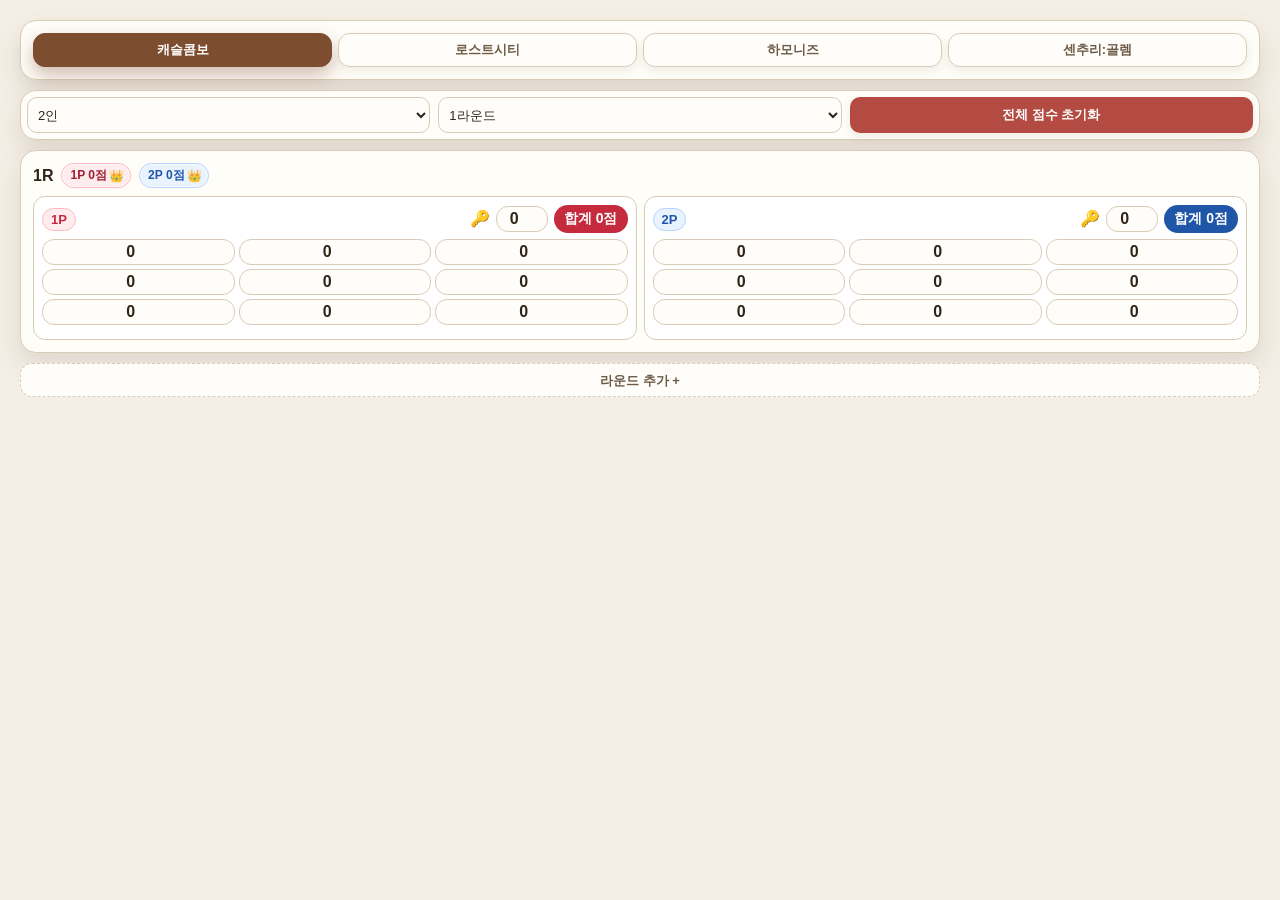
==== index.html @ 569b284f "Update styles and add round buttons in index.html Adjusted label widths and added styles for new rou" ====
<!doctype html>
<html lang="ko">
  <head>
    <meta charset="UTF-8" />
    <meta name="viewport" content="width=device-width, initial-scale=1.0" />
    <title>보드게임 점수 계산기</title>
    <style>
      :root {
        --bg: #f3f6fa;
        --card: #ffffff;
        --line: #d8e1eb;
        --text: #172033;
        --muted: #5e6d85;
        --primary: #2a62f2;
        --danger: #d84c57;
        --chip: #eef3ff;
        --shadow: 0 10px 28px rgba(17, 24, 39, 0.08);
        --shadow-soft: 0 4px 12px rgba(17, 24, 39, 0.06);
      }

      body.theme-castle {
        --bg: #f4efe6;
        --card: #fffdf8;
        --line: #d9ccb7;
        --text: #2f2418;
        --muted: #6d5b46;
        --primary: #7c4d2f;
        --danger: #b44b42;
        --chip: #f2e6d3;
        --shadow: 0 12px 26px rgba(92, 67, 40, 0.14);
        --shadow-soft: 0 4px 10px rgba(92, 67, 40, 0.09);
      }

      body.theme-lost {
        --bg: #f2ecdf;
        --card: #fffbf3;
        --line: #decfb3;
        --text: #352a1e;
        --muted: #75624a;
        --primary: #2d6f9f;
        --danger: #c15445;
        --chip: #f8eedb;
        --shadow: 0 12px 26px rgba(86, 66, 39, 0.13);
        --shadow-soft: 0 4px 10px rgba(86, 66, 39, 0.08);
      }

      body.theme-harmonies {
        --bg: #edf7f2;
        --card: #fbfffd;
        --line: #c8e0d3;
        --text: #17382d;
        --muted: #587a6b;
        --primary: #2f9d7e;
        --danger: #c45e4f;
        --chip: #e6f5ee;
        --shadow: 0 12px 26px rgba(32, 107, 83, 0.13);
        --shadow-soft: 0 4px 10px rgba(32, 107, 83, 0.08);
      }

      body.theme-century {
        --bg: #f4f0fa;
        --card: #fefcff;
        --line: #dccfee;
        --text: #2f2442;
        --muted: #6f618b;
        --primary: #5a4fcf;
        --danger: #c3567d;
        --chip: #efe8fb;
        --shadow: 0 12px 26px rgba(75, 58, 126, 0.15);
        --shadow-soft: 0 4px 10px rgba(75, 58, 126, 0.09);
      }

      * {
        box-sizing: border-box;
      }

      body {
        margin: 0;
        font-family:
          "Pretendard", "Noto Sans KR", "Segoe UI", Arial, sans-serif;
        background: var(--bg);
        color: var(--text);
        padding: 8px;
        -webkit-text-size-adjust: 100%;
        text-size-adjust: 100%;
        transition:
          background 0.25s ease,
          color 0.25s ease;
      }

      .wrap {
        max-width: 1100px;
        margin: 0 auto;
      }

      .title {
        margin: 0 0 4px;
        font-size: 24px;
      }

      .sub {
        margin: 0 0 14px;
        color: var(--muted);
        font-size: 13px;
      }

      .panel {
        background: var(--card);
        border: 1px solid var(--line);
        border-radius: 16px;
        padding: 10px;
        box-shadow: var(--shadow);
        margin-bottom: 6px;
        transition:
          border-color 0.2s ease,
          box-shadow 0.2s ease,
          background 0.2s ease;
      }

      .controls {
        display: grid;
        grid-template-columns: repeat(3, minmax(0, 1fr));
        gap: 6px;
        align-items: end;
        padding: 4px;
      }

      .field {
        display: flex;
        flex-direction: column;
        gap: 4px;
      }

      label {
        font-size: 11px;
        color: var(--muted);
      }

      select,
      input {
        width: 100%;
        border: 1px solid var(--line);
        border-radius: 12px;
        padding: 10px;
        font-size: 16px;
        background: color-mix(in srgb, var(--card) 92%, white 8%);
        color: var(--text);
        transition:
          border-color 0.2s ease,
          box-shadow 0.2s ease,
          background 0.2s ease;
      }

      select:focus,
      input:focus {
        outline: none;
        border-color: var(--primary);
        box-shadow: 0 0 0 3px
          color-mix(in srgb, var(--primary) 18%, transparent);
      }

      input[type="number"] {
        text-align: center;
        font-weight: 600;
      }

      button {
        border: 0;
        border-radius: 12px;
        padding: 11px 12px;
        font-size: 14px;
        font-weight: 600;
        cursor: pointer;
        width: 100%;
        transition:
          transform 0.12s ease,
          box-shadow 0.2s ease,
          background 0.2s ease,
          color 0.2s ease;
      }

      button:active {
        transform: translateY(1px);
      }

      .controls select,
      .controls button {
        height: 34px;
        padding: 4px 6px;
        font-size: 12px;
        border-radius: 10px;
      }

      .btn-danger {
        background: var(--danger);
        color: #fff;
        box-shadow: var(--shadow-soft);
      }

      .game-tabs {
        display: grid;
        grid-template-columns: repeat(4, minmax(0, 1fr));
        gap: 6px;
        padding: 4px;
      }

      .tab-btn {
        border: 1px solid var(--line);
        background: color-mix(in srgb, var(--card) 90%, white 10%);
        color: var(--muted);
        height: 34px;
        padding: 0;
        display: flex;
        align-items: center;
        justify-content: center;
        border-radius: 12px;
        font-size: 13px;
        font-weight: 700;
        box-shadow: var(--shadow-soft);
      }

      .tab-btn.active {
        background: var(--primary);
        border-color: var(--primary);
        color: #fff;
        box-shadow: 0 8px 18px
          color-mix(in srgb, var(--primary) 36%, transparent);
      }

      .game-page {
        display: none;
      }

      .game-page.active {
        display: block;
      }

      .lost-grid {
        display: grid;
        gap: 4px;
      }

      .lost-row {
        display: grid;
        grid-template-columns: 46px 60px minmax(116px, 1fr) 36px 56px;
        gap: 3px;
        align-items: center;
      }

      .lost-label {
        font-size: 12px;
        font-weight: 700;
        color: var(--muted);
        text-align: center;
      }

      .lost-row input {
        padding: 3px 4px;
        font-size: 16px;
      }

      .lost-sum-input {
        font-size: 16px;
        padding: 2px 4px;
      }

      .lost-wager-group {
        display: grid;
        grid-template-columns: repeat(4, 1fr);
        gap: 2px;
        padding: 1px;
        border: 1px solid var(--line);
        border-radius: 8px;
        background: #f8f9fd;
      }

      .lost-wager-btn {
        border: 0;
        border-radius: 6px;
        height: 24px;
        padding: 0;
        font-size: 12px;
        font-weight: 700;
        background: transparent;
        color: var(--muted);
      }

      .lost-wager-btn.active {
        background: var(--primary);
        color: #fff;
      }

      .lost-toggle {
        display: inline-flex;
        align-items: center;
        justify-content: center;
      }

      .lost-toggle input {
        width: 15px;
        height: 15px;
        margin: 0;
      }

      .lost-exp-score {
        border: 1px solid var(--line);
        border-radius: 8px;
        background: #f6f8fd;
        font-size: 12px;
        font-weight: 800;
        text-align: center;
        padding: 4px 3px;
      }

      .lost-guide-row {
        display: grid;
        grid-template-columns: 46px 60px minmax(116px, 1fr) 36px 56px;
        gap: 3px;
        align-items: center;
        margin-bottom: 2px;
      }

      .lost-guide {
        font-size: 10px;
        font-weight: 700;
        color: var(--muted);
        text-align: center;
        line-height: 1.1;
      }

      .harm-grid {
        display: grid;
        grid-template-columns: repeat(3, minmax(0, 1fr));
        gap: 4px;
      }

      .harm-divider {
        height: 1px;
        background: color-mix(in srgb, var(--line) 90%, transparent);
        margin: 2px 0;
      }

      .harm-col {
        display: grid;
        gap: 4px;
        align-content: start;
      }

      .harm-row {
        display: grid;
        grid-template-columns: 52px 1fr;
        gap: 4px;
        align-items: center;
      }

      .harm-label {
        font-size: 12px;
        font-weight: 700;
        color: var(--muted);
        text-align: center;
        border-radius: 8px;
        border: 1px solid transparent;
        padding: 2px 4px;
      }

      .harm-label.mountain {
        color: #5d646e;
        background: #eceff3;
        border-color: #c8ced8;
      }

      .harm-label.tree {
        color: #2f7a2f;
        background: #e5f5e5;
        border-color: #b7dfb7;
      }

      .harm-label.field {
        color: #8a6400;
        background: #fff3b8;
        border-color: #f4d35f;
      }

      .harm-label.river {
        color: #0f6071;
        background: #d9f4f8;
        border-color: #81d2dd;
      }

      .harm-label.building {
        color: #a9172e;
        background: #ffd8dd;
        border-color: #ff9aaa;
      }

      .harm-label.animal {
        color: #1f6fa5;
        background: #e8f5ff;
        border-color: #b9ddf5;
      }

      .harm-row input {
        padding: 3px 4px;
        font-size: 16px;
      }

      .cent-grid {
        display: grid;
        gap: 4px;
        --cent-label-w: 74px;
      }

      .cent-row {
        display: grid;
        grid-template-columns: var(--cent-label-w) repeat(3, minmax(0, 1fr));
        gap: 6px;
        align-items: center;
      }

      .cent-label {
        font-size: 12px;
        font-weight: 700;
        color: var(--muted);
        text-align: center;
        white-space: nowrap;
        border-radius: 8px;
        border: 1px solid transparent;
        padding: 2px 4px;
      }

      .cent-label.card {
        color: #2f4f78;
        background: #deecff;
        border-color: #9fc2f1;
      }

      .cent-label.gold {
        color: #8a5500;
        background: #ffe89a;
        border-color: #e8bc40;
      }

      .cent-label.silver {
        color: #4f5f6d;
        background: #dde8f2;
        border-color: #a8b8c7;
      }

      .cent-label.gem {
        color: #5a2fb3;
        background: #e8d8ff;
        border-color: #b999ff;
      }

      .cent-grid input {
        height: 26px;
        padding: 3px 4px;
      }

      .cent-empty {
        visibility: hidden;
      }

      .harm-sub-chip {
        font-size: 12px;
        border-radius: 999px;
        padding: 4px 8px;
        font-weight: 700;
        color: var(--muted);
        background: color-mix(in srgb, var(--card) 88%, var(--chip) 12%);
        border: 1px solid var(--line);
        white-space: nowrap;
      }

      .inline-bonus-icon {
        font-size: 16px;
        color: var(--muted);
        font-weight: 700;
        white-space: nowrap;
        line-height: 1;
      }

      .inline-bonus-input {
        width: 52px;
        min-width: 52px;
        height: 26px;
        padding: 3px 4px;
        font-size: 16px;
        border-radius: 12px;
      }

      .round-block + .round-block {
        margin-top: 14px;
      }

      .round-add-wrap {
        margin: 8px 0 12px;
      }

      .round-add-btn {
        height: 34px;
        border: 1px dashed var(--line);
        background: color-mix(in srgb, var(--card) 92%, white 8%);
        color: var(--muted);
        font-size: 13px;
        padding: 0;
        line-height: 1;
        display: flex;
        align-items: center;
        justify-content: center;
      }

      .round-add-btn:disabled {
        opacity: 0.55;
        cursor: not-allowed;
      }

      .round-title {
        margin: 0;
        font-size: 16px;
        flex: 0 0 auto;
      }

      .round-head {
        display: flex;
        align-items: center;
        gap: 8px;
        margin-bottom: 8px;
      }

      .round-meta {
        display: flex;
        flex-wrap: nowrap;
        gap: 6px;
        margin: 0;
        overflow-x: auto;
        white-space: nowrap;
      }

      .round-result-chip {
        display: inline-flex;
        align-items: center;
        gap: 2px;
        border: 1px solid var(--line);
        border-radius: 999px;
        padding: 3px 8px;
        font-size: 12px;
        font-weight: 700;
        background: var(--p-bg, #f4f7ff);
        border-color: var(--p-border, var(--line));
        color: var(--p-text, #3352a7);
      }

      .crown-slot {
        display: inline-block;
        width: 1.1em;
        text-align: center;
        line-height: 1;
        font-size: 12px;
      }

      .crown-slot.hidden {
        visibility: hidden;
      }

      .round-result-chip.win {
        box-shadow: inset 0 0 0 1px rgba(255, 255, 255, 0.7);
      }

      .round-result-chip.lose {
        opacity: 0.72;
      }

      .player-grid {
        display: grid;
        grid-template-columns: 1fr;
        gap: 10px;
      }

      .player-card {
        border: 1px solid var(--line);
        border-radius: 12px;
        padding: 8px;
        background: #fff;
      }

      .player-header {
        display: flex;
        align-items: center;
        justify-content: space-between;
        margin-bottom: 8px;
      }

      .player-name {
        font-size: 13px;
        font-weight: 800;
        padding: 4px 8px;
        border-radius: 999px;
        border: 1px solid var(--p-border, var(--line));
        background: var(--p-bg, #f4f7ff);
        color: var(--p-strong, var(--text));
        line-height: 1;
      }

      .player-head-right {
        display: flex;
        align-items: center;
        gap: 6px;
      }

      .round-total-chip {
        font-size: 14px;
        background: var(--p-strong, #1d3f95);
        border-radius: 99px;
        padding: 5px 10px;
        font-weight: 800;
        color: var(--p-strong-text, #ffffff);
      }

      .player-theme-1 {
        --p-bg: #ffecee;
        --p-border: #ffb9c0;
        --p-text: #9e1f2f;
        --p-strong: #c52a3d;
        --p-strong-text: #ffffff;
      }

      .player-theme-2 {
        --p-bg: #e9f2ff;
        --p-border: #b9d3ff;
        --p-text: #1f56a8;
        --p-strong: #1f56a8;
        --p-strong-text: #ffffff;
      }

      .player-theme-3 {
        --p-bg: #fff4e7;
        --p-border: #ffd7a8;
        --p-text: #9a5a00;
        --p-strong: #b96b00;
        --p-strong-text: #ffffff;
      }

      .player-theme-4 {
        --p-bg: #f4ecff;
        --p-border: #d5c0ff;
        --p-text: #6941a3;
        --p-strong: #6941a3;
        --p-strong-text: #ffffff;
      }

      .score-grid {
        display: grid;
        grid-template-columns: repeat(3, minmax(0, 1fr));
        gap: 6px;
        margin-bottom: 8px;
      }

      .score-grid input {
        padding: 5px 3px;
        font-size: 16px;
      }

      /* CastleCombo only: keep 16px text, compress vertical spacing */
      #pageCastle .round-block + .round-block {
        margin-top: 10px;
      }

      #pageCastle .player-grid {
        gap: 7px;
      }

      #pageCastle .player-card {
        padding: 8px;
      }

      #pageCastle .player-header {
        margin-bottom: 6px;
      }

      #pageCastle .score-grid {
        gap: 4px;
        margin-bottom: 6px;
      }

      #pageCastle .score-grid input {
        padding: 3px 2px;
        font-size: 16px;
      }

      @media (min-width: 680px) {
        body {
          padding: 18px;
        }

        .controls {
          grid-template-columns: repeat(3, minmax(0, 1fr));
        }
      }

      @media (max-width: 420px) {
        .controls {
          row-gap: 4px;
          column-gap: 5px;
        }

        .lost-row {
          grid-template-columns: 40px 52px minmax(96px, 1fr) 30px 50px;
        }

        .lost-guide-row {
          grid-template-columns: 40px 52px minmax(96px, 1fr) 30px 50px;
        }

        .harm-row {
          grid-template-columns: 44px 1fr;
          gap: 4px;
        }

        .harm-grid {
          gap: 3px;
        }

        .cent-row {
          --cent-label-w: 68px;
          grid-template-columns: var(--cent-label-w) repeat(3, minmax(0, 1fr));
          gap: 4px;
        }
      }

      /* Tablet (iPad) + phone landscape tablet-like optimization */
      @media (min-width: 768px) and (max-width: 1199px),
        (orientation: landscape) and (min-width: 640px) and (max-width: 767px) and (max-height: 500px) {
        body {
          padding: 12px;
        }

        .wrap {
          max-width: 1024px;
        }

        .panel {
          padding: 10px;
        }

        .player-grid {
          gap: 8px;
        }

        .round-meta {
          gap: 7px;
        }

        .lost-row {
          grid-template-columns: 42px 54px minmax(104px, 1fr) 30px 48px;
        }

        .lost-guide-row {
          grid-template-columns: 42px 54px minmax(104px, 1fr) 30px 48px;
        }
      }

      @media (min-width: 1200px) {
        body {
          padding: 20px;
        }

        .wrap {
          max-width: 1320px;
        }

        .panel {
          padding: 12px;
          margin-bottom: 10px;
        }

        .controls {
          gap: 8px;
          padding: 6px;
        }

        .controls select,
        .controls button {
          height: 36px;
          font-size: 13px;
        }

        .round-meta {
          gap: 8px;
        }

        .player-grid {
          gap: 10px;
        }
      }

      @media (min-width: 1600px) {
        .wrap {
          max-width: 1480px;
        }
      }
    </style>
  </head>
  <body>
    <div class="wrap">
      <section class="panel game-tabs">
        <button id="tabCastle" type="button" class="tab-btn active">
          캐슬콤보
        </button>
        <button id="tabLostCity" type="button" class="tab-btn">
          로스트시티
        </button>
        <button id="tabHarmonies" type="button" class="tab-btn">
          하모니즈
        </button>
        <button id="tabCentury" type="button" class="tab-btn">
          센추리:골렘
        </button>
      </section>

      <section id="pageCastle" class="game-page active">
        <section class="panel controls">
          <div class="field">
            <select id="playerCount">
              <option value="2" selected>2인</option>
              <option value="3">3인</option>
              <option value="4">4인</option>
            </select>
          </div>
          <div class="field">
            <select id="roundCount">
              <option value="1" selected>1라운드</option>
              <option value="2">2라운드</option>
              <option value="3">3라운드</option>
            </select>
          </div>
          <div class="field">
            <button id="resetBtn" type="button" class="btn-danger">
              전체 점수 초기화
            </button>
          </div>
        </section>

        <section id="roundContainer"></section>
        <div class="round-add-wrap">
          <button id="addRoundBtn" type="button" class="round-add-btn">
            라운드 추가 +
          </button>
        </div>
      </section>

      <section id="pageLostCity" class="game-page">
        <section class="panel controls">
          <div class="field">
            <select id="lostPlayerCount">
              <option value="2" selected>2인</option>
              <option value="3">3인</option>
              <option value="4">4인</option>
            </select>
          </div>
          <div class="field">
            <select id="lostRoundCount">
              <option value="1" selected>1라운드</option>
              <option value="2">2라운드</option>
              <option value="3">3라운드</option>
            </select>
          </div>
          <div class="field">
            <button id="lostResetBtn" type="button" class="btn-danger">
              전체 점수 초기화
            </button>
          </div>
        </section>

        <section id="lostRoundContainer"></section>
        <div class="round-add-wrap">
          <button id="lostAddRoundBtn" type="button" class="round-add-btn">
            라운드 추가 +
          </button>
        </div>
      </section>

      <section id="pageHarmonies" class="game-page">
        <section class="panel controls">
          <div class="field">
            <select id="harmPlayerCount">
              <option value="1">1인</option>
              <option value="2" selected>2인</option>
              <option value="3">3인</option>
              <option value="4">4인</option>
            </select>
          </div>
          <div class="field">
            <select id="harmRoundCount">
              <option value="1" selected>1라운드</option>
              <option value="2">2라운드</option>
              <option value="3">3라운드</option>
            </select>
          </div>
          <div class="field">
            <button id="harmResetBtn" type="button" class="btn-danger">
              전체 점수 초기화
            </button>
          </div>
        </section>

        <section id="harmRoundContainer"></section>
        <div class="round-add-wrap">
          <button id="harmAddRoundBtn" type="button" class="round-add-btn">
            라운드 추가 +
          </button>
        </div>
      </section>

      <section id="pageCentury" class="game-page">
        <section class="panel controls">
          <div class="field">
            <select id="centPlayerCount">
              <option value="2" selected>2인</option>
              <option value="3">3인</option>
              <option value="4">4인</option>
            </select>
          </div>
          <div class="field">
            <select id="centRoundCount">
              <option value="1" selected>1라운드</option>
              <option value="2">2라운드</option>
              <option value="3">3라운드</option>
            </select>
          </div>
          <div class="field">
            <button id="centResetBtn" type="button" class="btn-danger">
              전체 점수 초기화
            </button>
          </div>
        </section>

        <section id="centRoundContainer"></section>
        <div class="round-add-wrap">
          <button id="centAddRoundBtn" type="button" class="round-add-btn">
            라운드 추가 +
          </button>
        </div>
      </section>
    </div>

    <script>
      const state = {
        players: 2,
        rounds: 1,
        lostPlayers: 2,
        lostRounds: 1,
        harmPlayers: 2,
        harmRounds: 1,
        centPlayers: 2,
        centRounds: 1,
      };

      const STORAGE_KEYS = {
        castle: "board-score-castle-v1",
        lost: "board-score-lost-v1",
        harmonies: "board-score-harmonies-v1",
        century: "board-score-century-v1",
        ui: "board-score-ui-v1",
      };

      const playerCountEl = document.getElementById("playerCount");
      const roundCountEl = document.getElementById("roundCount");
      const resetBtn = document.getElementById("resetBtn");
      const addRoundBtnEl = document.getElementById("addRoundBtn");
      const roundContainerEl = document.getElementById("roundContainer");
      const tabCastleEl = document.getElementById("tabCastle");
      const tabLostCityEl = document.getElementById("tabLostCity");
      const tabHarmoniesEl = document.getElementById("tabHarmonies");
      const tabCenturyEl = document.getElementById("tabCentury");
      const pageCastleEl = document.getElementById("pageCastle");
      const pageLostCityEl = document.getElementById("pageLostCity");
      const pageHarmoniesEl = document.getElementById("pageHarmonies");
      const pageCenturyEl = document.getElementById("pageCentury");
      const lostPlayerCountEl = document.getElementById("lostPlayerCount");
      const lostRoundCountEl = document.getElementById("lostRoundCount");
      const lostResetBtnEl = document.getElementById("lostResetBtn");
      const lostAddRoundBtnEl = document.getElementById("lostAddRoundBtn");
      const lostRoundContainerEl =
        document.getElementById("lostRoundContainer");
      const harmPlayerCountEl = document.getElementById("harmPlayerCount");
      const harmRoundCountEl = document.getElementById("harmRoundCount");
      const harmResetBtnEl = document.getElementById("harmResetBtn");
      const harmAddRoundBtnEl = document.getElementById("harmAddRoundBtn");
      const harmRoundContainerEl =
        document.getElementById("harmRoundContainer");
      const centPlayerCountEl = document.getElementById("centPlayerCount");
      const centRoundCountEl = document.getElementById("centRoundCount");
      const centResetBtnEl = document.getElementById("centResetBtn");
      const centAddRoundBtnEl = document.getElementById("centAddRoundBtn");
      const centRoundContainerEl =
        document.getElementById("centRoundContainer");

      const GAME_DEFS = {
        castle: {
          statePlayersKey: "players",
          stateRoundsKey: "rounds",
          storageKey: STORAGE_KEYS.castle,
          pageEl: pageCastleEl,
          playerCountEl,
          roundCountEl,
          addRoundBtnEl,
          roundContainerEl,
          valueSelector: 'input[type="number"]',
        },
        lostcity: {
          statePlayersKey: "lostPlayers",
          stateRoundsKey: "lostRounds",
          storageKey: STORAGE_KEYS.lost,
          pageEl: pageLostCityEl,
          playerCountEl: lostPlayerCountEl,
          roundCountEl: lostRoundCountEl,
          addRoundBtnEl: lostAddRoundBtnEl,
          roundContainerEl: lostRoundContainerEl,
          valueSelector:
            'input[type="number"], input[type="hidden"], input[type="checkbox"]',
        },
        harmonies: {
          statePlayersKey: "harmPlayers",
          stateRoundsKey: "harmRounds",
          storageKey: STORAGE_KEYS.harmonies,
          pageEl: pageHarmoniesEl,
          playerCountEl: harmPlayerCountEl,
          roundCountEl: harmRoundCountEl,
          addRoundBtnEl: harmAddRoundBtnEl,
          roundContainerEl: harmRoundContainerEl,
          valueSelector: 'input[type="number"]',
        },
        century: {
          statePlayersKey: "centPlayers",
          stateRoundsKey: "centRounds",
          storageKey: STORAGE_KEYS.century,
          pageEl: pageCenturyEl,
          playerCountEl: centPlayerCountEl,
          roundCountEl: centRoundCountEl,
          addRoundBtnEl: centAddRoundBtnEl,
          roundContainerEl: centRoundContainerEl,
          valueSelector: 'input[type="number"]',
        },
      };

      function loadStorageByKey(key) {
        try {
          const raw = localStorage.getItem(key);
          if (!raw) return null;
          return JSON.parse(raw);
        } catch (_) {
          return null;
        }
      }

      function saveStorageByKey(key, payload) {
        try {
          localStorage.setItem(key, JSON.stringify(payload));
        } catch (_) {
          // Ignore storage failures on restricted environments.
        }
      }

      function collectValues(rootEl, selector) {
        const values = {};
        rootEl.querySelectorAll(selector).forEach((el) => {
          if (!el.id) return;
          if (el.type === "checkbox") {
            values[el.id] = Boolean(el.checked);
          } else {
            values[el.id] = el.value;
          }
        });
        return values;
      }

      function applyValues(values) {
        if (!values) return;
        Object.entries(values).forEach(([id, value]) => {
          const el = document.getElementById(id);
          if (!el) return;
          if (el.type === "checkbox") {
            el.checked = Boolean(value);
          } else {
            el.value = String(value);
          }
        });
      }

      function persistGame(gameKey) {
        const game = GAME_DEFS[gameKey];
        if (!game) return;
        saveStorageByKey(game.storageKey, {
          settings: {
            players: state[game.statePlayersKey],
            rounds: state[game.stateRoundsKey],
          },
          values: collectValues(game.roundContainerEl, game.valueSelector),
        });
      }

      const storedByGame = {};
      Object.keys(GAME_DEFS).forEach((gameKey) => {
        const game = GAME_DEFS[gameKey];
        storedByGame[gameKey] = loadStorageByKey(game.storageKey);
      });
      const storedUI = loadStorageByKey(STORAGE_KEYS.ui);

      Object.entries(GAME_DEFS).forEach(([gameKey, game]) => {
        const stored = storedByGame[gameKey];
        if (stored?.settings) {
          state[game.statePlayersKey] = Number(stored.settings.players) || 2;
          state[game.stateRoundsKey] = Math.min(
            3,
            Math.max(1, Number(stored.settings.rounds) || 1),
          );
        }
        game.playerCountEl.value = String(state[game.statePlayersKey]);
        game.roundCountEl.value = String(state[game.stateRoundsKey]);
      });

      function updateRoundAddButton(gameKey) {
        const game = GAME_DEFS[gameKey];
        if (!game?.addRoundBtnEl) return;
        const rounds = Math.min(3, Math.max(1, Number(state[game.stateRoundsKey]) || 1));
        game.addRoundBtnEl.disabled = rounds >= 3;
      }

      function setGameRounds(gameKey, nextRounds) {
        const game = GAME_DEFS[gameKey];
        const rounds = Math.min(3, Math.max(1, Number(nextRounds) || 1));
        state[game.stateRoundsKey] = rounds;
        game.roundCountEl.value = String(rounds);
        buildGameUI(gameKey);
        updateRoundAddButton(gameKey);
      }

      function toScore(value) {
        const n = Number(value);
        if (!Number.isFinite(n)) return 0;
        return Math.floor(n);
      }

      function normalizeInputNumber(
        inputEl,
        { min = -Infinity, max = Infinity } = {},
      ) {
        const value = Math.min(max, Math.max(min, toScore(inputEl.value)));
        inputEl.value = String(value);
        return value;
      }

      function getNormalizedValueById(id, options) {
        return normalizeInputNumber(document.getElementById(id), options);
      }

      function sumNormalizedRange(start, end, idBuilder, options) {
        let total = 0;
        for (let i = start; i <= end; i++) {
          total += getNormalizedValueById(idBuilder(i), options);
        }
        return total;
      }

      function setTextById(id, text) {
        const el = document.getElementById(id);
        if (el) el.textContent = text;
      }

      function createNumberInput({
        id,
        min,
        max,
        onInput,
        className,
        placeholder,
      }) {
        const input = document.createElement("input");
        input.type = "number";
        input.id = id;
        input.step = "1";
        if (min !== undefined) input.min = String(min);
        if (max !== undefined) input.max = String(max);
        if (className) input.className = className;
        if (placeholder) input.placeholder = placeholder;
        input.value = "0";
        input.inputMode = "numeric";
        bindSelectAll(input);
        if (onInput) input.addEventListener("input", onInput);
        return input;
      }

      function makeGridInput(round, player, cell) {
        return createNumberInput({
          id: `cell-r${round}-p${player}-c${cell}`,
          onInput: recalculate,
        });
      }

      function makeKeyInput(round, player) {
        return createNumberInput({
          id: `key-r${round}-p${player}`,
          min: 0,
          onInput: recalculate,
        });
      }

      const LOST_EXPEDITIONS = [
        { key: "z1", label: "1구역" },
        { key: "z2", label: "2구역" },
        { key: "z3", label: "3구역" },
        { key: "z4", label: "4구역" },
        { key: "z5", label: "5구역" },
      ];

      function makeLostInput(id, min, max) {
        return createNumberInput({
          id,
          min,
          max,
          onInput: recalculateLost,
        });
      }

      function makeLostWagerButtons(id) {
        const wrap = document.createElement("div");
        wrap.className = "lost-wager-group";

        [0, 1, 2, 3].forEach((n) => {
          const btn = document.createElement("button");
          btn.type = "button";
          btn.className = `lost-wager-btn${n === 0 ? " active" : ""}`;
          btn.dataset.value = String(n);
          btn.textContent = String(n);
          btn.addEventListener("click", () => {
            setLostWagerValue(id, n);
          });
          wrap.appendChild(btn);
        });

        const hidden = document.createElement("input");
        hidden.type = "hidden";
        hidden.id = id;
        hidden.value = "0";
        wrap.appendChild(hidden);

        return wrap;
      }

      function syncLostWagerButtons(id) {
        const hidden = document.getElementById(id);
        if (!hidden) return;
        const value = normalizeInputNumber(hidden, { min: 0, max: 3 });
        const wrap = hidden.parentElement;
        if (!wrap) return;
        const buttons = wrap.querySelectorAll(".lost-wager-btn");
        buttons.forEach((btn) => {
          btn.classList.toggle("active", toScore(btn.dataset.value) === value);
        });
      }

      function setLostWagerValue(id, value) {
        const hidden = document.getElementById(id);
        if (!hidden) return;
        hidden.value = String(value);
        syncLostWagerButtons(id);
        recalculateLost();
      }

      function makeLostBonusToggle(id) {
        const wrap = document.createElement("label");
        wrap.className = "lost-toggle";

        const checkbox = document.createElement("input");
        checkbox.type = "checkbox";
        checkbox.id = id;
        checkbox.addEventListener("change", recalculateLost);

        wrap.appendChild(checkbox);
        return wrap;
      }

      function bindSelectAll(input) {
        const selectAll = () => {
          if (typeof input.select === "function") {
            input.select();
          }
        };

        input.addEventListener("focus", () => {
          requestAnimationFrame(selectAll);
        });

        input.addEventListener("mouseup", (event) => {
          event.preventDefault();
          selectAll();
        });
      }

      function getResponsiveMaxColumns() {
        const width = window.innerWidth || document.documentElement.clientWidth;
        const height =
          window.innerHeight || document.documentElement.clientHeight;
        const isLandscapePhoneTabletLayout =
          width >= 640 &&
          width < 768 &&
          height <= 500 &&
          window.matchMedia("(orientation: landscape)").matches;
        if (width >= 1400) return 4;
        if (width >= 768 || isLandscapePhoneTabletLayout) return 2;
        return 1;
      }

      function applyResponsiveGridColumns(gridEl, playerCount) {
        const cols = Math.min(playerCount, getResponsiveMaxColumns());
        gridEl.style.gridTemplateColumns = `repeat(${Math.max(1, cols)}, minmax(0, 1fr))`;
      }

      function createRoundShell(round, metaId, playerCount) {
        const roundPanel = document.createElement("section");
        roundPanel.className = "panel round-block";

        const roundHead = document.createElement("div");
        roundHead.className = "round-head";

        const title = document.createElement("h2");
        title.className = "round-title";
        title.textContent = `${round}R`;
        roundHead.appendChild(title);

        const roundMeta = document.createElement("div");
        roundMeta.className = "round-meta";
        roundMeta.id = metaId;
        roundHead.appendChild(roundMeta);
        roundPanel.appendChild(roundHead);

        const playerGrid = document.createElement("div");
        playerGrid.className = "player-grid";
        applyResponsiveGridColumns(playerGrid, playerCount);

        return { roundPanel, playerGrid };
      }

      function createPlayerCardShell(player) {
        const card = document.createElement("article");
        card.className = "player-card";

        const header = document.createElement("div");
        header.className = "player-header";

        const name = document.createElement("div");
        name.className = `player-name player-theme-${player}`;
        name.textContent = `${player}P`;

        const headRight = document.createElement("div");
        headRight.className = "player-head-right";

        header.appendChild(name);
        header.appendChild(headRight);
        card.appendChild(header);

        return { card, headRight };
      }

      function syncAllLostWagerButtons() {
        document
          .querySelectorAll('#pageLostCity input[type="hidden"][id^="lost-w-"]')
          .forEach((hidden) => {
            syncLostWagerButtons(hidden.id);
          });
      }

      function buildUI() {
        const prevValues = collectValues(
          roundContainerEl,
          'input[type="number"]',
        );
        roundContainerEl.innerHTML = "";

        for (let r = 1; r <= state.rounds; r++) {
          const { roundPanel, playerGrid } = createRoundShell(
            r,
            `round-meta-r${r}`,
            state.players,
          );

          for (let p = 1; p <= state.players; p++) {
            const { card, headRight } = createPlayerCardShell(p);

            const keyLabel = document.createElement("span");
            keyLabel.className = "inline-bonus-icon";
            keyLabel.textContent = "🔑";
            const keyInput = makeKeyInput(r, p);
            keyInput.classList.add("inline-bonus-input");

            const roundTotal = document.createElement("div");
            roundTotal.className = `round-total-chip player-theme-${p}`;
            roundTotal.id = `round-total-r${r}-p${p}`;
            roundTotal.textContent = "합계 0점";

            headRight.appendChild(keyLabel);
            headRight.appendChild(keyInput);
            headRight.appendChild(roundTotal);

            const scoreGrid = document.createElement("div");
            scoreGrid.className = "score-grid";
            for (let c = 1; c <= 9; c++) {
              scoreGrid.appendChild(makeGridInput(r, p, c));
            }
            card.appendChild(scoreGrid);

            playerGrid.appendChild(card);
          }

          roundPanel.appendChild(playerGrid);
          roundContainerEl.appendChild(roundPanel);
        }

        applyValues(prevValues);
        recalculateGame("castle");
      }

      function computeCastleRoundScore(r, p) {
        const roundCard = sumNormalizedRange(
          1,
          9,
          (c) => `cell-r${r}-p${p}-c${c}`,
        );
        const roundKey = getNormalizedValueById(`key-r${r}-p${p}`, { min: 0 });
        const roundFinal = roundCard + roundKey;
        setTextById(`round-total-r${r}-p${p}`, `합계 ${roundFinal}점`);
        return roundFinal;
      }

      function computeHarmoniesRoundScore(r, p) {
        const landscapeTotal = sumNormalizedRange(
          0,
          HARM_LANDSCAPES.length - 1,
          (idx) => `harm-land-r${r}-p${p}-c${idx}`,
          { min: 0 },
        );
        const animalTotal = sumNormalizedRange(
          1,
          HARM_ANIMAL_INPUTS,
          (a) => `harm-animal-r${r}-p${p}-a${a}`,
          { min: 0 },
        );
        const total = landscapeTotal + animalTotal;
        setTextById(`harm-land-sub-r${r}-p${p}`, `풍경 ${landscapeTotal}`);
        setTextById(`harm-animal-sub-r${r}-p${p}`, `동물 ${animalTotal}`);
        setTextById(`harm-total-r${r}-p${p}`, `합계 ${total}점`);
        return total;
      }

      function computeCenturyRoundScore(r, p) {
        const cardTotal = sumNormalizedRange(
          1,
          6,
          (i) => `cent-card-r${r}-p${p}-i${i}`,
          { min: 0 },
        );
        const gold = getNormalizedValueById(`cent-gold-r${r}-p${p}`, {
          min: 0,
        });
        const silver = getNormalizedValueById(`cent-silver-r${r}-p${p}`, {
          min: 0,
        });
        const gem = getNormalizedValueById(`cent-gem-r${r}-p${p}`, { min: 0 });
        const bonusTotal = gold * 3 + silver + gem;
        const total = cardTotal + bonusTotal;
        setTextById(`cent-card-sub-r${r}-p${p}`, `카드 ${cardTotal}`);
        setTextById(`cent-bonus-sub-r${r}-p${p}`, `보너스 ${bonusTotal}`);
        setTextById(`cent-total-r${r}-p${p}`, `합계 ${total}점`);
        return total;
      }

      function computeLostRoundScore(r, p) {
        let total = 0;
        const bonus = getNormalizedValueById(`lost-bonus-r${r}-p${p}`, {
          min: 0,
        });

        LOST_EXPEDITIONS.forEach((_, idx) => {
          const sumId = `lost-sum-r${r}-p${p}-e${idx}`;
          const wagerId = `lost-w-r${r}-p${p}-e${idx}`;
          const bonusEl = document.getElementById(`lost-b-r${r}-p${p}-e${idx}`);
          const expScoreEl = document.getElementById(
            `lost-exp-score-r${r}-p${p}-e${idx}`,
          );

          const sum = getNormalizedValueById(sumId, { min: 0 });
          const wager = getNormalizedValueById(wagerId, { min: 0, max: 3 });
          const hasBonus = Boolean(bonusEl.checked);

          let expeditionScore = 0;
          if (sum > 0 || wager > 0 || hasBonus) {
            expeditionScore = (sum - 20) * (wager + 1);
            if (hasBonus) {
              expeditionScore += 20;
            }
          }

          expScoreEl.textContent = String(expeditionScore);
          total += expeditionScore;
        });

        total += bonus;
        setTextById(`lost-total-r${r}-p${p}`, `합계 ${total}점`);
        return total;
      }

      const GAME_RECALC_DEFS = {
        castle: {
          getRoundCount: () => state.rounds,
          getPlayerCount: () => state.players,
          metaPrefix: "round-meta-r",
          computeScore: computeCastleRoundScore,
        },
        harmonies: {
          getRoundCount: () => state.harmRounds,
          getPlayerCount: () => state.harmPlayers,
          metaPrefix: "harm-round-meta-r",
          computeScore: computeHarmoniesRoundScore,
        },
        century: {
          getRoundCount: () => state.centRounds,
          getPlayerCount: () => state.centPlayers,
          metaPrefix: "cent-round-meta-r",
          computeScore: computeCenturyRoundScore,
        },
        lostcity: {
          getRoundCount: () => state.lostRounds,
          getPlayerCount: () => state.lostPlayers,
          metaPrefix: "lost-round-meta-r",
          computeScore: computeLostRoundScore,
        },
      };

      function recalculateByGameDef(gameKey) {
        const def = GAME_RECALC_DEFS[gameKey];
        const roundScores = collectRoundScores(
          def.getRoundCount(),
          def.getPlayerCount(),
          def.computeScore,
        );
        finalizeRecalculation(roundScores, def.metaPrefix, gameKey);
      }

      function recalculate() {
        recalculateByGameDef("castle");
      }

      function renderRoundResults(roundScores, metaPrefix) {
        roundScores.forEach(({ round, entries }) => {
          const metaEl = document.getElementById(`${metaPrefix}${round}`);
          metaEl.innerHTML = "";

          const maxScore = Math.max(...entries.map((entry) => entry.score));

          entries.forEach((entry) => {
            const chip = document.createElement("span");
            const isWin = entry.score === maxScore;
            chip.className = `round-result-chip player-theme-${entry.player} ${isWin ? "win" : "lose"}`;

            const scoreText = document.createElement("span");
            scoreText.textContent = `${entry.player}P ${entry.score}점`;

            const crown = document.createElement("span");
            crown.className = `crown-slot${isWin ? "" : " hidden"}`;
            crown.textContent = "👑";

            chip.appendChild(scoreText);
            chip.appendChild(crown);
            metaEl.appendChild(chip);
          });
        });
      }

      function collectRoundScores(roundCount, playerCount, scoreByPlayer) {
        const roundScores = [];
        for (let r = 1; r <= roundCount; r++) {
          const entries = [];
          for (let p = 1; p <= playerCount; p++) {
            entries.push({ player: p, score: scoreByPlayer(r, p) });
          }
          roundScores.push({ round: r, entries });
        }
        return roundScores;
      }

      function finalizeRecalculation(roundScores, metaPrefix, gameKey) {
        renderRoundResults(roundScores, metaPrefix);
        persistGame(gameKey);
      }

      const HARM_LANDSCAPES = [
        { key: "mountain", label: "산", cls: "mountain" },
        { key: "tree", label: "나무", cls: "tree" },
        { key: "field", label: "들판", cls: "field" },
        { key: "river", label: "강", cls: "river" },
        { key: "building", label: "건물", cls: "building" },
      ];
      const HARM_ANIMAL_INPUTS = 9;

      function buildHarmoniesUI() {
        const prevValues = collectValues(
          harmRoundContainerEl,
          'input[type="number"]',
        );
        harmRoundContainerEl.innerHTML = "";

        for (let r = 1; r <= state.harmRounds; r++) {
          const { roundPanel, playerGrid } = createRoundShell(
            r,
            `harm-round-meta-r${r}`,
            state.harmPlayers,
          );

          for (let p = 1; p <= state.harmPlayers; p++) {
            const { card, headRight } = createPlayerCardShell(p);

            const landSub = document.createElement("div");
            landSub.className = "harm-sub-chip";
            landSub.id = `harm-land-sub-r${r}-p${p}`;
            landSub.textContent = "풍경 0";

            const animalSub = document.createElement("div");
            animalSub.className = "harm-sub-chip";
            animalSub.id = `harm-animal-sub-r${r}-p${p}`;
            animalSub.textContent = "동물 0";

            const total = document.createElement("div");
            total.className = `round-total-chip player-theme-${p}`;
            total.id = `harm-total-r${r}-p${p}`;
            total.textContent = "합계 0점";

            headRight.appendChild(landSub);
            headRight.appendChild(animalSub);
            headRight.appendChild(total);

            const grid = document.createElement("div");
            grid.className = "harm-grid";

            const landCol = document.createElement("div");
            landCol.className = "harm-col";

            HARM_LANDSCAPES.forEach((item, idx) => {
              const row = document.createElement("div");
              row.className = "harm-row";

              const label = document.createElement("div");
              label.className = `harm-label ${item.cls}`;
              label.textContent = item.label;

              const input = createNumberInput({
                id: `harm-land-r${r}-p${p}-c${idx}`,
                onInput: recalculateHarmonies,
              });

              row.appendChild(label);
              row.appendChild(input);
              landCol.appendChild(row);
            });

            const animalCol = document.createElement("div");
            animalCol.className = "harm-col";
            const animalCol2 = document.createElement("div");
            animalCol2.className = "harm-col";

            for (let a = 1; a <= HARM_ANIMAL_INPUTS; a++) {
              const row = document.createElement("div");
              row.className = "harm-row";

              const label = document.createElement("div");
              label.className = "harm-label animal";
              label.textContent = `동물${a}`;

              const input = createNumberInput({
                id: `harm-animal-r${r}-p${p}-a${a}`,
                onInput: recalculateHarmonies,
              });

              row.appendChild(label);
              row.appendChild(input);
              if (a <= Math.ceil(HARM_ANIMAL_INPUTS / 2)) {
                animalCol.appendChild(row);
              } else {
                animalCol2.appendChild(row);
              }
            }

            grid.appendChild(landCol);
            grid.appendChild(animalCol);
            grid.appendChild(animalCol2);

            card.appendChild(grid);
            playerGrid.appendChild(card);
          }

          roundPanel.appendChild(playerGrid);
          harmRoundContainerEl.appendChild(roundPanel);
        }

        applyValues(prevValues);
        recalculateGame("harmonies");
      }

      function recalculateHarmonies() {
        recalculateByGameDef("harmonies");
      }

      function buildCenturyUI() {
        const prevValues = collectValues(
          centRoundContainerEl,
          'input[type="number"]',
        );
        centRoundContainerEl.innerHTML = "";

        for (let r = 1; r <= state.centRounds; r++) {
          const { roundPanel, playerGrid } = createRoundShell(
            r,
            `cent-round-meta-r${r}`,
            state.centPlayers,
          );

          for (let p = 1; p <= state.centPlayers; p++) {
            const { card, headRight } = createPlayerCardShell(p);

            const cardSub = document.createElement("div");
            cardSub.className = "harm-sub-chip";
            cardSub.id = `cent-card-sub-r${r}-p${p}`;
            cardSub.textContent = "카드 0";

            const bonusSub = document.createElement("div");
            bonusSub.className = "harm-sub-chip";
            bonusSub.id = `cent-bonus-sub-r${r}-p${p}`;
            bonusSub.textContent = "보너스 0";

            const total = document.createElement("div");
            total.className = `round-total-chip player-theme-${p}`;
            total.id = `cent-total-r${r}-p${p}`;
            total.textContent = "합계 0점";

            headRight.appendChild(cardSub);
            headRight.appendChild(bonusSub);
            headRight.appendChild(total);

            const grid = document.createElement("div");
            grid.className = "cent-grid";

            const cardRow = document.createElement("div");
            cardRow.className = "cent-row";
            const cardLabel = document.createElement("div");
            cardLabel.className = "cent-label card";
            cardLabel.textContent = "승점카드";
            cardRow.appendChild(cardLabel);
            for (let i = 1; i <= 3; i++) {
              cardRow.appendChild(
                createNumberInput({
                  id: `cent-card-r${r}-p${p}-i${i}`,
                  onInput: recalculateCentury,
                }),
              );
            }
            grid.appendChild(cardRow);

            const cardRow2 = document.createElement("div");
            cardRow2.className = "cent-row";
            const cardRow2Label = document.createElement("div");
            cardRow2Label.className = "cent-label card cent-empty";
            cardRow2Label.textContent = "승점카드";
            cardRow2.appendChild(cardRow2Label);
            for (let i = 4; i <= 6; i++) {
              cardRow2.appendChild(
                createNumberInput({
                  id: `cent-card-r${r}-p${p}-i${i}`,
                  onInput: recalculateCentury,
                }),
              );
            }
            grid.appendChild(cardRow2);

            const goldRow = document.createElement("div");
            goldRow.className = "cent-row";
            const goldLabel = document.createElement("div");
            goldLabel.className = "cent-label gold";
            goldLabel.textContent = "동화 x3";
            goldRow.appendChild(goldLabel);
            goldRow.appendChild(
              createNumberInput({
                id: `cent-gold-r${r}-p${p}`,
                onInput: recalculateCentury,
              }),
            );
            goldRow.appendChild(document.createElement("div")).className =
              "cent-empty";
            goldRow.appendChild(document.createElement("div")).className =
              "cent-empty";
            grid.appendChild(goldRow);

            const silverRow = document.createElement("div");
            silverRow.className = "cent-row";
            const silverLabel = document.createElement("div");
            silverLabel.className = "cent-label silver";
            silverLabel.textContent = "은화 x1";
            silverRow.appendChild(silverLabel);
            silverRow.appendChild(
              createNumberInput({
                id: `cent-silver-r${r}-p${p}`,
                onInput: recalculateCentury,
              }),
            );
            const gemLabel = document.createElement("div");
            gemLabel.className = "cent-label gem";
            gemLabel.textContent = "수정(노랑제외)";
            silverRow.appendChild(gemLabel);
            silverRow.appendChild(
              createNumberInput({
                id: `cent-gem-r${r}-p${p}`,
                onInput: recalculateCentury,
              }),
            );
            grid.appendChild(silverRow);

            card.appendChild(grid);
            playerGrid.appendChild(card);
          }

          roundPanel.appendChild(playerGrid);
          centRoundContainerEl.appendChild(roundPanel);
        }

        applyValues(prevValues);
        recalculateGame("century");
      }

      function recalculateCentury() {
        recalculateByGameDef("century");
      }

      function buildLostUI() {
        const prevValues = collectValues(
          lostRoundContainerEl,
          'input[type="number"], input[type="hidden"], input[type="checkbox"]',
        );
        lostRoundContainerEl.innerHTML = "";

        for (let r = 1; r <= state.lostRounds; r++) {
          const { roundPanel, playerGrid } = createRoundShell(
            r,
            `lost-round-meta-r${r}`,
            state.lostPlayers,
          );

          for (let p = 1; p <= state.lostPlayers; p++) {
            const { card, headRight } = createPlayerCardShell(p);

            const bonusLabel = document.createElement("span");
            bonusLabel.className = "inline-bonus-icon";
            bonusLabel.textContent = "🃏";
            const bonusInput = makeLostInput(
              `lost-bonus-r${r}-p${p}`,
              0,
              undefined,
            );
            bonusInput.classList.add("inline-bonus-input");

            const roundTotal = document.createElement("div");
            roundTotal.className = `round-total-chip player-theme-${p}`;
            roundTotal.id = `lost-total-r${r}-p${p}`;
            roundTotal.textContent = "합계 0점";

            headRight.appendChild(bonusLabel);
            headRight.appendChild(bonusInput);
            headRight.appendChild(roundTotal);

            const grid = document.createElement("div");
            grid.className = "lost-grid";

            const guideRow = document.createElement("div");
            guideRow.className = "lost-guide-row";

            const g0 = document.createElement("div");
            g0.className = "lost-guide";
            g0.textContent = "";
            const g1 = document.createElement("div");
            g1.className = "lost-guide";
            g1.textContent = "점수합";
            const g2 = document.createElement("div");
            g2.className = "lost-guide";
            g2.textContent = "x2투자";
            const g3 = document.createElement("div");
            g3.className = "lost-guide";
            g3.textContent = "8장+";
            const g4 = document.createElement("div");
            g4.className = "lost-guide";
            g4.textContent = "구역합";

            guideRow.appendChild(g0);
            guideRow.appendChild(g1);
            guideRow.appendChild(g2);
            guideRow.appendChild(g3);
            guideRow.appendChild(g4);
            grid.appendChild(guideRow);

            LOST_EXPEDITIONS.forEach((exp, idx) => {
              const row = document.createElement("div");
              row.className = "lost-row";

              const label = document.createElement("div");
              label.className = "lost-label";
              label.textContent = exp.label;

              const sumInput = makeLostInput(
                `lost-sum-r${r}-p${p}-e${idx}`,
                0,
                undefined,
              );
              sumInput.classList.add("lost-sum-input");
              sumInput.placeholder = "숫자합";

              const wagerInput = makeLostWagerButtons(
                `lost-w-r${r}-p${p}-e${idx}`,
              );
              const bonusToggle = makeLostBonusToggle(
                `lost-b-r${r}-p${p}-e${idx}`,
              );

              const expScore = document.createElement("div");
              expScore.className = "lost-exp-score";
              expScore.id = `lost-exp-score-r${r}-p${p}-e${idx}`;
              expScore.textContent = "0";

              row.appendChild(label);
              row.appendChild(sumInput);
              row.appendChild(wagerInput);
              row.appendChild(bonusToggle);
              row.appendChild(expScore);
              grid.appendChild(row);
            });

            card.appendChild(grid);
            playerGrid.appendChild(card);
          }

          roundPanel.appendChild(playerGrid);
          lostRoundContainerEl.appendChild(roundPanel);
        }

        applyValues(prevValues);
        syncAllLostWagerButtons();
        recalculateGame("lostcity");
      }

      function recalculateLost() {
        recalculateByGameDef("lostcity");
      }

      const GAME_RUNTIME = {
        castle: {
          build: buildUI,
          recalc: recalculate,
          tabEl: tabCastleEl,
          resetSelector: 'input[type="number"]',
        },
        lostcity: {
          build: buildLostUI,
          recalc: recalculateLost,
          tabEl: tabLostCityEl,
          resetSelector:
            'input[type="number"], input[type="hidden"], input[type="checkbox"]',
          resetExtra: syncAllLostWagerButtons,
          afterRestore: syncAllLostWagerButtons,
        },
        harmonies: {
          build: buildHarmoniesUI,
          recalc: recalculateHarmonies,
          tabEl: tabHarmoniesEl,
          resetSelector: 'input[type="number"]',
        },
        century: {
          build: buildCenturyUI,
          recalc: recalculateCentury,
          tabEl: tabCenturyEl,
          resetSelector: 'input[type="number"]',
        },
      };

      function buildGameUI(gameKey) {
        GAME_RUNTIME[gameKey].build();
      }

      function recalculateGame(gameKey) {
        GAME_RUNTIME[gameKey].recalc();
      }

      function resetGame(gameKey) {
        const game = GAME_DEFS[gameKey];
        const runtime = GAME_RUNTIME[gameKey];
        game.roundContainerEl
          .querySelectorAll(runtime.resetSelector || 'input[type="number"]')
          .forEach((el) => {
            if (el.type === "checkbox") {
              el.checked = false;
            } else {
              el.value = "0";
            }
          });
        runtime.resetExtra?.();
        recalculateGame(gameKey);
      }

      function bindGameControls(gameKey, resetButtonEl) {
        const game = GAME_DEFS[gameKey];
        game.playerCountEl.addEventListener("change", () => {
          state[game.statePlayersKey] = Number(game.playerCountEl.value) || 2;
          buildGameUI(gameKey);
        });
        game.roundCountEl.addEventListener("change", () => {
          setGameRounds(gameKey, game.roundCountEl.value);
        });
        resetButtonEl.addEventListener("click", () => {
          resetGame(gameKey);
        });
        game.addRoundBtnEl?.addEventListener("click", () => {
          setGameRounds(gameKey, Number(state[game.stateRoundsKey]) + 1);
        });
        updateRoundAddButton(gameKey);
      }

      bindGameControls("castle", resetBtn);
      bindGameControls("lostcity", lostResetBtnEl);
      bindGameControls("harmonies", harmResetBtnEl);
      bindGameControls("century", centResetBtnEl);

      function setActiveGame(gameKey) {
        Object.entries(GAME_RUNTIME).forEach(([key, runtime]) => {
          const isActive = key === gameKey;
          runtime.tabEl.classList.toggle("active", isActive);
          GAME_DEFS[key].pageEl.classList.toggle("active", isActive);
          document.body.classList.toggle(
            `theme-${key === "lostcity" ? "lost" : key}`,
            isActive,
          );
        });
        saveStorageByKey(STORAGE_KEYS.ui, { activeGame: gameKey });
      }

      Object.entries(GAME_RUNTIME).forEach(([key, runtime]) => {
        runtime.tabEl.addEventListener("click", () => {
          setActiveGame(key);
        });
      });

      window.addEventListener("resize", () => {
        Object.entries(GAME_DEFS).forEach(([key, game]) => {
          game.pageEl.querySelectorAll(".player-grid").forEach((grid) => {
            applyResponsiveGridColumns(grid, state[game.statePlayersKey]);
          });
          GAME_RUNTIME[key].afterRestore?.();
        });
      });

      const initialGame =
        storedUI?.activeGame === "lostcity" ||
        storedUI?.activeGame === "harmonies" ||
        storedUI?.activeGame === "century"
          ? storedUI.activeGame
          : "castle";
      setActiveGame(initialGame);
      Object.keys(GAME_RUNTIME).forEach((gameKey) => buildGameUI(gameKey));
      Object.keys(GAME_RUNTIME).forEach((gameKey) => updateRoundAddButton(gameKey));

      const hasStoredValues = Object.values(storedByGame).some((v) =>
        Boolean(v),
      );
      if (hasStoredValues) {
        Object.entries(storedByGame).forEach(([gameKey, stored]) => {
          applyValues(stored?.values);
          GAME_RUNTIME[gameKey].afterRestore?.();
          recalculateGame(gameKey);
        });
      }
    </script>
  </body>
</html>
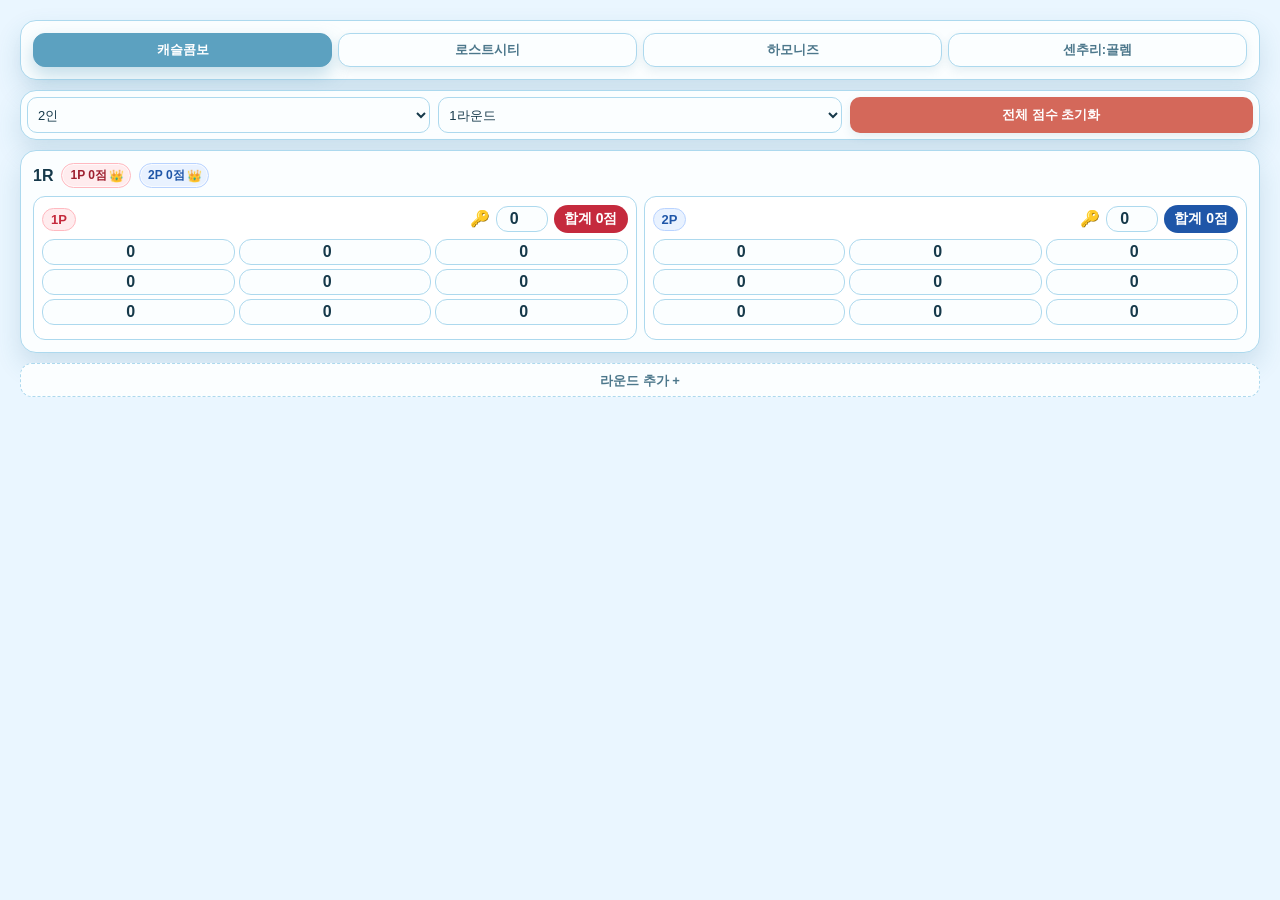
==== commit af240fbd: "Update index.html" ====
--- a/index.html
+++ b/index.html
@@ -19,29 +19,29 @@
       }
 
       body.theme-castle {
-        --bg: #f4efe6;
+        --bg: #eaf6ff;
+        --card: #fbfeff;
+        --line: #add9ee;
+        --text: #16394a;
+        --muted: #4c778b;
+        --primary: #5ca1c0;
+        --danger: #d4685a;
+        --chip: #dff1fb;
+        --shadow: 0 12px 26px rgba(39, 105, 134, 0.16);
+        --shadow-soft: 0 4px 10px rgba(39, 105, 134, 0.1);
+      }
+
+      body.theme-lost {
+        --bg: #f8f3e8;
         --card: #fffdf8;
-        --line: #d9ccb7;
-        --text: #2f2418;
-        --muted: #6d5b46;
-        --primary: #7c4d2f;
-        --danger: #b44b42;
-        --chip: #f2e6d3;
-        --shadow: 0 12px 26px rgba(92, 67, 40, 0.14);
-        --shadow-soft: 0 4px 10px rgba(92, 67, 40, 0.09);
-      }
-
-      body.theme-lost {
-        --bg: #f2ecdf;
-        --card: #fffbf3;
-        --line: #decfb3;
-        --text: #352a1e;
-        --muted: #75624a;
-        --primary: #2d6f9f;
-        --danger: #c15445;
-        --chip: #f8eedb;
-        --shadow: 0 12px 26px rgba(86, 66, 39, 0.13);
-        --shadow-soft: 0 4px 10px rgba(86, 66, 39, 0.08);
+        --line: #e2d1af;
+        --text: #2b3f61;
+        --muted: #5b6f90;
+        --primary: #c57e29;
+        --danger: #0d4e96;
+        --chip: #f7ecd8;
+        --shadow: 0 12px 26px rgba(126, 86, 30, 0.18);
+        --shadow-soft: 0 4px 10px rgba(126, 86, 30, 0.11);
       }
 
       body.theme-harmonies {
@@ -252,6 +252,64 @@
         font-weight: 700;
         color: var(--muted);
         text-align: center;
+        border-radius: 8px;
+        border: 1px solid transparent;
+        padding: 2px 4px;
+      }
+
+      .lost-label.zone-1 {
+        color: #8a6500;
+        background: #fff3bf;
+        border-color: #f1d36d;
+      }
+
+      .lost-row.zone-1 {
+        --lost-zone-accent: #e0bf62;
+        --lost-zone-accent-text: #ffffff;
+      }
+
+      .lost-label.zone-2 {
+        color: #0f6071;
+        background: #d9f4f8;
+        border-color: #81d2dd;
+      }
+
+      .lost-row.zone-2 {
+        --lost-zone-accent: #58accb;
+        --lost-zone-accent-text: #ffffff;
+      }
+
+      .lost-label.zone-3 {
+        color: #5f3f9f;
+        background: #efe6ff;
+        border-color: #cbb0ff;
+      }
+
+      .lost-row.zone-3 {
+        --lost-zone-accent: #8d72bc;
+        --lost-zone-accent-text: #ffffff;
+      }
+
+      .lost-label.zone-4 {
+        color: #2f7a2f;
+        background: #e5f5e5;
+        border-color: #b7dfb7;
+      }
+
+      .lost-row.zone-4 {
+        --lost-zone-accent: #68ad6f;
+        --lost-zone-accent-text: #ffffff;
+      }
+
+      .lost-label.zone-5 {
+        color: #a45a18;
+        background: #ffe7cf;
+        border-color: #f2c79d;
+      }
+
+      .lost-row.zone-5 {
+        --lost-zone-accent: #c96a5f;
+        --lost-zone-accent-text: #ffffff;
       }
 
       .lost-row input {
@@ -286,8 +344,8 @@
       }
 
       .lost-wager-btn.active {
-        background: var(--primary);
-        color: #fff;
+        background: var(--lost-zone-accent, var(--primary));
+        color: var(--lost-zone-accent-text, #fff);
       }
 
       .lost-toggle {
@@ -1207,11 +1265,11 @@
       }
 
       const LOST_EXPEDITIONS = [
-        { key: "z1", label: "1구역" },
-        { key: "z2", label: "2구역" },
-        { key: "z3", label: "3구역" },
-        { key: "z4", label: "4구역" },
-        { key: "z5", label: "5구역" },
+        { key: "z1", label: "1구역", cls: "zone-1" },
+        { key: "z2", label: "2구역", cls: "zone-2" },
+        { key: "z3", label: "3구역", cls: "zone-3" },
+        { key: "z4", label: "4구역", cls: "zone-4" },
+        { key: "z5", label: "5구역", cls: "zone-5" },
       ];
 
       function makeLostInput(id, min, max) {
@@ -1906,10 +1964,10 @@
 
             LOST_EXPEDITIONS.forEach((exp, idx) => {
               const row = document.createElement("div");
-              row.className = "lost-row";
+              row.className = `lost-row ${exp.cls}`;
 
               const label = document.createElement("div");
-              label.className = "lost-label";
+              label.className = `lost-label ${exp.cls}`;
               label.textContent = exp.label;
 
               const sumInput = makeLostInput(
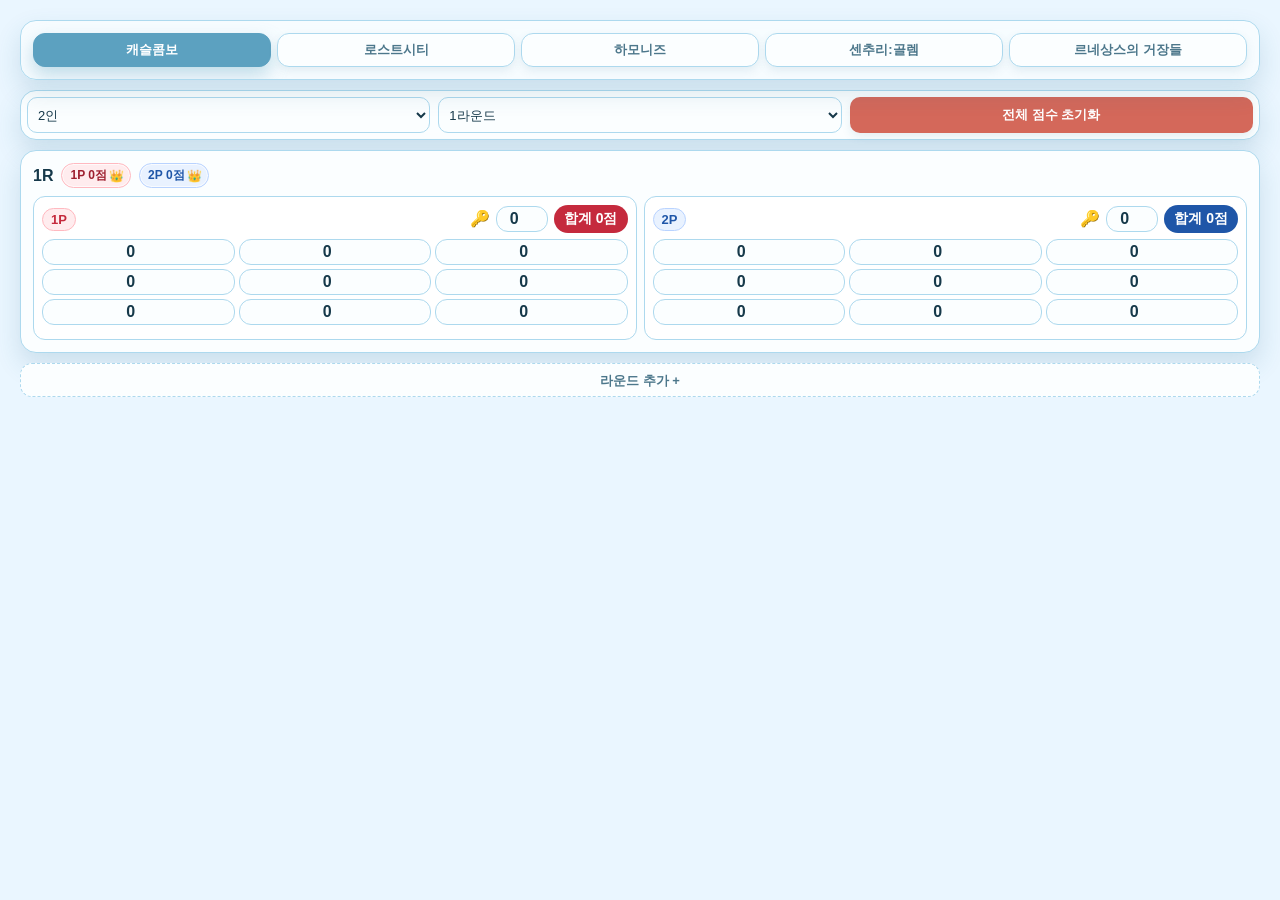
==== commit fae7510b: "Add 'renaissance' theme styles and update layout Added styles for a new theme 'renaissance' includin" ====
--- a/index.html
+++ b/index.html
@@ -70,6 +70,19 @@
         --shadow-soft: 0 4px 10px rgba(75, 58, 126, 0.09);
       }
 
+      body.theme-renaissance {
+        --bg: #f4eee4;
+        --card: #fffdf8;
+        --line: #dccab0;
+        --text: #34251f;
+        --muted: #806b5c;
+        --primary: #8f3f37;
+        --danger: #8f3f37;
+        --chip: #f2e5d2;
+        --shadow: 0 12px 28px rgba(88, 54, 35, 0.14);
+        --shadow-soft: 0 4px 10px rgba(88, 54, 35, 0.09);
+      }
+
       * {
         box-sizing: border-box;
       }
@@ -91,6 +104,7 @@
       .wrap {
         max-width: 1100px;
         margin: 0 auto;
+        min-width: 0;
       }
 
       .title {
@@ -129,6 +143,7 @@
         display: flex;
         flex-direction: column;
         gap: 4px;
+        min-width: 0;
       }
 
       label {
@@ -139,6 +154,7 @@
       select,
       input {
         width: 100%;
+        min-width: 0;
         border: 1px solid var(--line);
         border-radius: 12px;
         padding: 10px;
@@ -198,10 +214,21 @@
       }
 
       .game-tabs {
-        display: grid;
-        grid-template-columns: repeat(4, minmax(0, 1fr));
+        position: sticky;
+        top: 8px;
+        z-index: 20;
+        display: flex;
         gap: 6px;
-        padding: 4px;
+        padding: 5px;
+        overflow-x: auto;
+        scrollbar-width: none;
+        background: color-mix(in srgb, var(--card) 76%, transparent);
+        backdrop-filter: blur(16px) saturate(135%);
+        -webkit-backdrop-filter: blur(16px) saturate(135%);
+      }
+
+      .game-tabs::-webkit-scrollbar {
+        display: none;
       }
 
       .tab-btn {
@@ -217,6 +244,8 @@
         font-size: 13px;
         font-weight: 700;
         box-shadow: var(--shadow-soft);
+        flex: 1 0 104px;
+        white-space: nowrap;
       }
 
       .tab-btn.active {
@@ -640,6 +669,114 @@
         border-radius: 12px;
         padding: 8px;
         background: #fff;
+        min-width: 0;
+      }
+
+      .rena-grid {
+        display: grid;
+        gap: 4px;
+        --rena-label-w: 74px;
+      }
+
+      .rena-row {
+        display: grid;
+        grid-template-columns: var(--rena-label-w) repeat(4, minmax(0, 1fr));
+        gap: 6px;
+        align-items: center;
+      }
+
+      .rena-label {
+        font-size: 12px;
+        font-weight: 700;
+        color: var(--muted);
+        text-align: center;
+        white-space: nowrap;
+        border: 1px solid transparent;
+        border-radius: 8px;
+        padding: 2px 4px;
+      }
+
+      .rena-label.card {
+        color: #71362f;
+        background: #f4ded6;
+        border-color: #d9a89b;
+      }
+
+      .rena-label.faith {
+        color: #7d2940;
+        background: #f5dce3;
+        border-color: #dca6b5;
+      }
+
+      .rena-label.resource {
+        color: #76521e;
+        background: #f5e6bd;
+        border-color: #d9bd77;
+      }
+
+      .rena-row input[type="number"] {
+        height: 26px;
+        padding: 3px 2px;
+      }
+
+      .rena-empty {
+        visibility: hidden;
+      }
+
+      .rena-pope-group {
+        grid-column: span 3;
+        display: grid;
+        grid-template-columns: repeat(3, minmax(0, 1fr));
+        gap: 4px;
+      }
+
+      .rena-pope {
+        position: relative;
+        min-height: 26px;
+        display: flex;
+        align-items: center;
+        justify-content: center;
+        border: 1px solid var(--line);
+        border-radius: 9px;
+        background: #fff;
+        color: var(--muted);
+        font-size: 12px;
+        font-weight: 800;
+        cursor: pointer;
+      }
+
+      .rena-pope input {
+        position: absolute;
+        opacity: 0;
+        pointer-events: none;
+      }
+
+      .rena-pope:has(input:checked) {
+        border-color: var(--primary);
+        background: color-mix(in srgb, var(--primary) 13%, white);
+        color: var(--primary);
+        box-shadow: inset 0 0 0 1px var(--primary);
+      }
+
+      .rena-sub-chip {
+        font-size: 11px;
+        font-weight: 800;
+        color: var(--muted);
+        white-space: nowrap;
+      }
+
+      .rena-resource-cell {
+        min-width: 0;
+        display: grid;
+        gap: 2px;
+      }
+
+      .rena-resource-name {
+        color: var(--muted);
+        font-size: 9px;
+        font-weight: 700;
+        text-align: center;
+        line-height: 1;
       }
 
       .player-header {
@@ -754,6 +891,10 @@
         .controls {
           grid-template-columns: repeat(3, minmax(0, 1fr));
         }
+
+        .game-tabs {
+          top: 12px;
+        }
       }
 
       @media (max-width: 420px) {
@@ -782,6 +923,14 @@
         .cent-row {
           --cent-label-w: 68px;
           grid-template-columns: var(--cent-label-w) repeat(3, minmax(0, 1fr));
+          gap: 4px;
+        }
+
+        .rena-grid {
+          --rena-label-w: 68px;
+        }
+
+        .rena-row {
           gap: 4px;
         }
       }
@@ -873,6 +1022,9 @@
         </button>
         <button id="tabCentury" type="button" class="tab-btn">
           센추리:골렘
+        </button>
+        <button id="tabRenaissance" type="button" class="tab-btn">
+          르네상스의 거장들
         </button>
       </section>
 
@@ -1000,6 +1152,37 @@
           </button>
         </div>
       </section>
+
+      <section id="pageRenaissance" class="game-page">
+        <section class="panel controls">
+          <div class="field">
+            <select id="renaPlayerCount" aria-label="플레이어 수">
+              <option value="2" selected>2인</option>
+              <option value="3">3인</option>
+              <option value="4">4인</option>
+            </select>
+          </div>
+          <div class="field">
+            <select id="renaRoundCount" aria-label="게임 기록 수">
+              <option value="1" selected>1게임</option>
+              <option value="2">2게임</option>
+              <option value="3">3게임</option>
+            </select>
+          </div>
+          <div class="field">
+            <button id="renaResetBtn" type="button" class="btn-danger">
+              전체 점수 초기화
+            </button>
+          </div>
+        </section>
+
+        <section id="renaRoundContainer"></section>
+        <div class="round-add-wrap">
+          <button id="renaAddRoundBtn" type="button" class="round-add-btn">
+            게임 기록 추가 +
+          </button>
+        </div>
+      </section>
     </div>
 
     <script>
@@ -1012,6 +1195,8 @@
         harmRounds: 1,
         centPlayers: 2,
         centRounds: 1,
+        renaPlayers: 2,
+        renaRounds: 1,
       };
 
       const STORAGE_KEYS = {
@@ -1019,6 +1204,7 @@
         lost: "board-score-lost-v1",
         harmonies: "board-score-harmonies-v1",
         century: "board-score-century-v1",
+        renaissance: "board-score-renaissance-v1",
         ui: "board-score-ui-v1",
       };
 
@@ -1031,10 +1217,12 @@
       const tabLostCityEl = document.getElementById("tabLostCity");
       const tabHarmoniesEl = document.getElementById("tabHarmonies");
       const tabCenturyEl = document.getElementById("tabCentury");
+      const tabRenaissanceEl = document.getElementById("tabRenaissance");
       const pageCastleEl = document.getElementById("pageCastle");
       const pageLostCityEl = document.getElementById("pageLostCity");
       const pageHarmoniesEl = document.getElementById("pageHarmonies");
       const pageCenturyEl = document.getElementById("pageCentury");
+      const pageRenaissanceEl = document.getElementById("pageRenaissance");
       const lostPlayerCountEl = document.getElementById("lostPlayerCount");
       const lostRoundCountEl = document.getElementById("lostRoundCount");
       const lostResetBtnEl = document.getElementById("lostResetBtn");
@@ -1053,6 +1241,12 @@
       const centAddRoundBtnEl = document.getElementById("centAddRoundBtn");
       const centRoundContainerEl =
         document.getElementById("centRoundContainer");
+      const renaPlayerCountEl = document.getElementById("renaPlayerCount");
+      const renaRoundCountEl = document.getElementById("renaRoundCount");
+      const renaResetBtnEl = document.getElementById("renaResetBtn");
+      const renaAddRoundBtnEl = document.getElementById("renaAddRoundBtn");
+      const renaRoundContainerEl =
+        document.getElementById("renaRoundContainer");
 
       const GAME_DEFS = {
         castle: {
@@ -1100,6 +1294,17 @@
           roundContainerEl: centRoundContainerEl,
           valueSelector: 'input[type="number"]',
         },
+        renaissance: {
+          statePlayersKey: "renaPlayers",
+          stateRoundsKey: "renaRounds",
+          storageKey: STORAGE_KEYS.renaissance,
+          pageEl: pageRenaissanceEl,
+          playerCountEl: renaPlayerCountEl,
+          roundCountEl: renaRoundCountEl,
+          addRoundBtnEl: renaAddRoundBtnEl,
+          roundContainerEl: renaRoundContainerEl,
+          valueSelector: 'input[type="number"], input[type="checkbox"]',
+        },
       };
 
       function loadStorageByKey(key) {
@@ -1565,6 +1770,64 @@
 
         total += bonus;
         setTextById(`lost-total-r${r}-p${p}`, `합계 ${total}점`);
+        return total;
+      }
+
+      function getRenaissanceFaithScore(position) {
+        const spaces = [
+          [24, 20],
+          [21, 16],
+          [18, 12],
+          [15, 9],
+          [12, 6],
+          [9, 4],
+          [6, 2],
+          [3, 1],
+        ];
+        const match = spaces.find(([space]) => position >= space);
+        return match ? match[1] : 0;
+      }
+
+      function getRenaissanceResourceCount(r, p) {
+        return getNormalizedValueById(
+          `rena-resource-r${r}-p${p}`,
+          { min: 0 },
+        );
+      }
+
+      function computeRenaissanceRoundScore(r, p) {
+        const development = sumNormalizedRange(
+          1,
+          3,
+          (i) => `rena-dev-col-r${r}-p${p}-i${i}`,
+          { min: 0 },
+        );
+        const faithPosition = getNormalizedValueById(
+          `rena-faith-r${r}-p${p}`,
+          { min: 0, max: 24 },
+        );
+        const faith = getRenaissanceFaithScore(faithPosition);
+        let pope = 0;
+        [2, 3, 4].forEach((value) => {
+          if (document.getElementById(`rena-pope-${value}-r${r}-p${p}`).checked) {
+            pope += value;
+          }
+        });
+        const leaders = getNormalizedValueById(
+          `rena-leader-r${r}-p${p}`,
+          { min: 0 },
+        );
+        const resources = getRenaissanceResourceCount(r, p);
+        const resourceScore = Math.floor(resources / 5);
+        const total = development + faith + pope + leaders + resourceScore;
+
+        setTextById(`rena-dev-label-r${r}-p${p}`, `개발 ${development}`);
+        setTextById(
+          `rena-faith-label-r${r}-p${p}`,
+          `신앙 ${faith + pope}`,
+        );
+        setTextById(`rena-resource-label-r${r}-p${p}`, `자원 ${resourceScore}`);
+        setTextById(`rena-total-r${r}-p${p}`, `합계 ${total}점`);
         return total;
       }
 
@@ -1593,6 +1856,13 @@
           metaPrefix: "lost-round-meta-r",
           computeScore: computeLostRoundScore,
         },
+        renaissance: {
+          getRoundCount: () => state.renaRounds,
+          getPlayerCount: () => state.renaPlayers,
+          metaPrefix: "rena-round-meta-r",
+          computeScore: computeRenaissanceRoundScore,
+          tieBreakByPlayer: getRenaissanceResourceCount,
+        },
       };
 
       function recalculateByGameDef(gameKey) {
@@ -1601,6 +1871,7 @@
           def.getRoundCount(),
           def.getPlayerCount(),
           def.computeScore,
+          def.tieBreakByPlayer,
         );
         finalizeRecalculation(roundScores, def.metaPrefix, gameKey);
       }
@@ -1615,10 +1886,21 @@
           metaEl.innerHTML = "";
 
           const maxScore = Math.max(...entries.map((entry) => entry.score));
+          const scoreLeaders = entries.filter(
+            (entry) => entry.score === maxScore,
+          );
+          const usesTieBreak = scoreLeaders.some((entry) =>
+            Number.isFinite(entry.tieBreak),
+          );
+          const maxTieBreak = usesTieBreak
+            ? Math.max(...scoreLeaders.map((entry) => entry.tieBreak))
+            : null;
 
           entries.forEach((entry) => {
             const chip = document.createElement("span");
-            const isWin = entry.score === maxScore;
+            const isWin =
+              entry.score === maxScore &&
+              (!usesTieBreak || entry.tieBreak === maxTieBreak);
             chip.className = `round-result-chip player-theme-${entry.player} ${isWin ? "win" : "lose"}`;
 
             const scoreText = document.createElement("span");
@@ -1635,12 +1917,23 @@
         });
       }
 
-      function collectRoundScores(roundCount, playerCount, scoreByPlayer) {
+      function collectRoundScores(
+        roundCount,
+        playerCount,
+        scoreByPlayer,
+        tieBreakByPlayer,
+      ) {
         const roundScores = [];
         for (let r = 1; r <= roundCount; r++) {
           const entries = [];
           for (let p = 1; p <= playerCount; p++) {
-            entries.push({ player: p, score: scoreByPlayer(r, p) });
+            entries.push({
+              player: p,
+              score: scoreByPlayer(r, p),
+              tieBreak: tieBreakByPlayer
+                ? tieBreakByPlayer(r, p)
+                : undefined,
+            });
           }
           roundScores.push({ round: r, entries });
         }
@@ -1895,6 +2188,148 @@
 
       function recalculateCentury() {
         recalculateByGameDef("century");
+      }
+
+      function makeRenaissanceInput(id, onInput, max) {
+        return createNumberInput({
+          id,
+          min: 0,
+          max,
+          onInput,
+        });
+      }
+
+      function createRenaissanceLabel(text, id, variant) {
+        const label = document.createElement("div");
+        label.className = `rena-label${variant ? ` ${variant}` : ""}`;
+        label.textContent = text;
+        if (id) label.id = id;
+        return label;
+      }
+
+      function buildRenaissanceUI() {
+        const prevValues = collectValues(
+          renaRoundContainerEl,
+          'input[type="number"], input[type="checkbox"]',
+        );
+        renaRoundContainerEl.innerHTML = "";
+
+        for (let r = 1; r <= state.renaRounds; r++) {
+          const { roundPanel, playerGrid } = createRoundShell(
+            r,
+            `rena-round-meta-r${r}`,
+            state.renaPlayers,
+          );
+          roundPanel.querySelector(".round-title").textContent = `${r}게임`;
+
+          for (let p = 1; p <= state.renaPlayers; p++) {
+            const { card, headRight } = createPlayerCardShell(p);
+            const total = document.createElement("div");
+            total.className = `round-total-chip player-theme-${p}`;
+            total.id = `rena-total-r${r}-p${p}`;
+            total.textContent = "합계 0점";
+            headRight.appendChild(total);
+
+            const grid = document.createElement("div");
+            grid.className = "rena-grid";
+
+            const developmentRow = document.createElement("div");
+            developmentRow.className = "rena-row";
+            developmentRow.appendChild(
+              createRenaissanceLabel(
+                "개발 0",
+                `rena-dev-label-r${r}-p${p}`,
+                "card",
+              ),
+            );
+            ["1열", "2열", "3열", "지도자"].forEach((name, index) => {
+              const scoreCell = document.createElement("div");
+              scoreCell.className = "rena-resource-cell";
+              const scoreName = document.createElement("span");
+              scoreName.className = "rena-resource-name";
+              scoreName.textContent = name;
+              const input = makeRenaissanceInput(
+                index < 3
+                  ? `rena-dev-col-r${r}-p${p}-i${index + 1}`
+                  : `rena-leader-r${r}-p${p}`,
+                recalculateRenaissance,
+              );
+              input.setAttribute("aria-label", `${name} 카드 점수 합계`);
+              scoreCell.appendChild(scoreName);
+              scoreCell.appendChild(input);
+              developmentRow.appendChild(scoreCell);
+            });
+            grid.appendChild(developmentRow);
+
+            const faithRow = document.createElement("div");
+            faithRow.className = "rena-row";
+            faithRow.appendChild(
+              createRenaissanceLabel(
+                "신앙 0",
+                `rena-faith-label-r${r}-p${p}`,
+                "faith",
+              ),
+            );
+            const faithInput = makeRenaissanceInput(
+              `rena-faith-r${r}-p${p}`,
+              recalculateRenaissance,
+              24,
+            );
+            faithInput.title = "신앙 트랙 위치 (0–24)";
+            faithInput.setAttribute("aria-label", "신앙 트랙 위치");
+            faithRow.appendChild(faithInput);
+            const popeGroup = document.createElement("div");
+            popeGroup.className = "rena-pope-group";
+            [2, 3, 4].forEach((value) => {
+              const popeLabel = document.createElement("label");
+              popeLabel.className = "rena-pope";
+              const checkbox = document.createElement("input");
+              checkbox.type = "checkbox";
+              checkbox.id = `rena-pope-${value}-r${r}-p${p}`;
+              checkbox.addEventListener("change", recalculateRenaissance);
+              popeLabel.appendChild(checkbox);
+              popeLabel.append(`${value}점`);
+              popeGroup.appendChild(popeLabel);
+            });
+            faithRow.appendChild(popeGroup);
+            grid.appendChild(faithRow);
+
+            const resourceRow = document.createElement("div");
+            resourceRow.className = "rena-row";
+            resourceRow.appendChild(
+              createRenaissanceLabel(
+                "자원 0",
+                `rena-resource-label-r${r}-p${p}`,
+                "resource",
+              ),
+            );
+            const resourceInput = makeRenaissanceInput(
+              `rena-resource-r${r}-p${p}`,
+              recalculateRenaissance,
+            );
+            resourceInput.setAttribute("aria-label", "남은 자원 총개수");
+            resourceRow.appendChild(resourceInput);
+            for (let i = 0; i < 3; i++) {
+              const empty = document.createElement("div");
+              empty.className = "rena-empty";
+              resourceRow.appendChild(empty);
+            }
+            grid.appendChild(resourceRow);
+
+            card.appendChild(grid);
+            playerGrid.appendChild(card);
+          }
+
+          roundPanel.appendChild(playerGrid);
+          renaRoundContainerEl.appendChild(roundPanel);
+        }
+
+        applyValues(prevValues);
+        recalculateGame("renaissance");
+      }
+
+      function recalculateRenaissance() {
+        recalculateByGameDef("renaissance");
       }
 
       function buildLostUI() {
@@ -2043,6 +2478,12 @@
           tabEl: tabCenturyEl,
           resetSelector: 'input[type="number"]',
         },
+        renaissance: {
+          build: buildRenaissanceUI,
+          recalc: recalculateRenaissance,
+          tabEl: tabRenaissanceEl,
+          resetSelector: 'input[type="number"], input[type="checkbox"]',
+        },
       };
 
       function buildGameUI(gameKey) {
@@ -2091,6 +2532,7 @@
       bindGameControls("lostcity", lostResetBtnEl);
       bindGameControls("harmonies", harmResetBtnEl);
       bindGameControls("century", centResetBtnEl);
+      bindGameControls("renaissance", renaResetBtnEl);
 
       function setActiveGame(gameKey) {
         Object.entries(GAME_RUNTIME).forEach(([key, runtime]) => {
@@ -2103,6 +2545,11 @@
           );
         });
         saveStorageByKey(STORAGE_KEYS.ui, { activeGame: gameKey });
+        GAME_RUNTIME[gameKey].tabEl.scrollIntoView({
+          behavior: "smooth",
+          block: "nearest",
+          inline: "center",
+        });
       }
 
       Object.entries(GAME_RUNTIME).forEach(([key, runtime]) => {
@@ -2123,7 +2570,8 @@
       const initialGame =
         storedUI?.activeGame === "lostcity" ||
         storedUI?.activeGame === "harmonies" ||
-        storedUI?.activeGame === "century"
+        storedUI?.activeGame === "century" ||
+        storedUI?.activeGame === "renaissance"
           ? storedUI.activeGame
           : "castle";
       setActiveGame(initialGame);
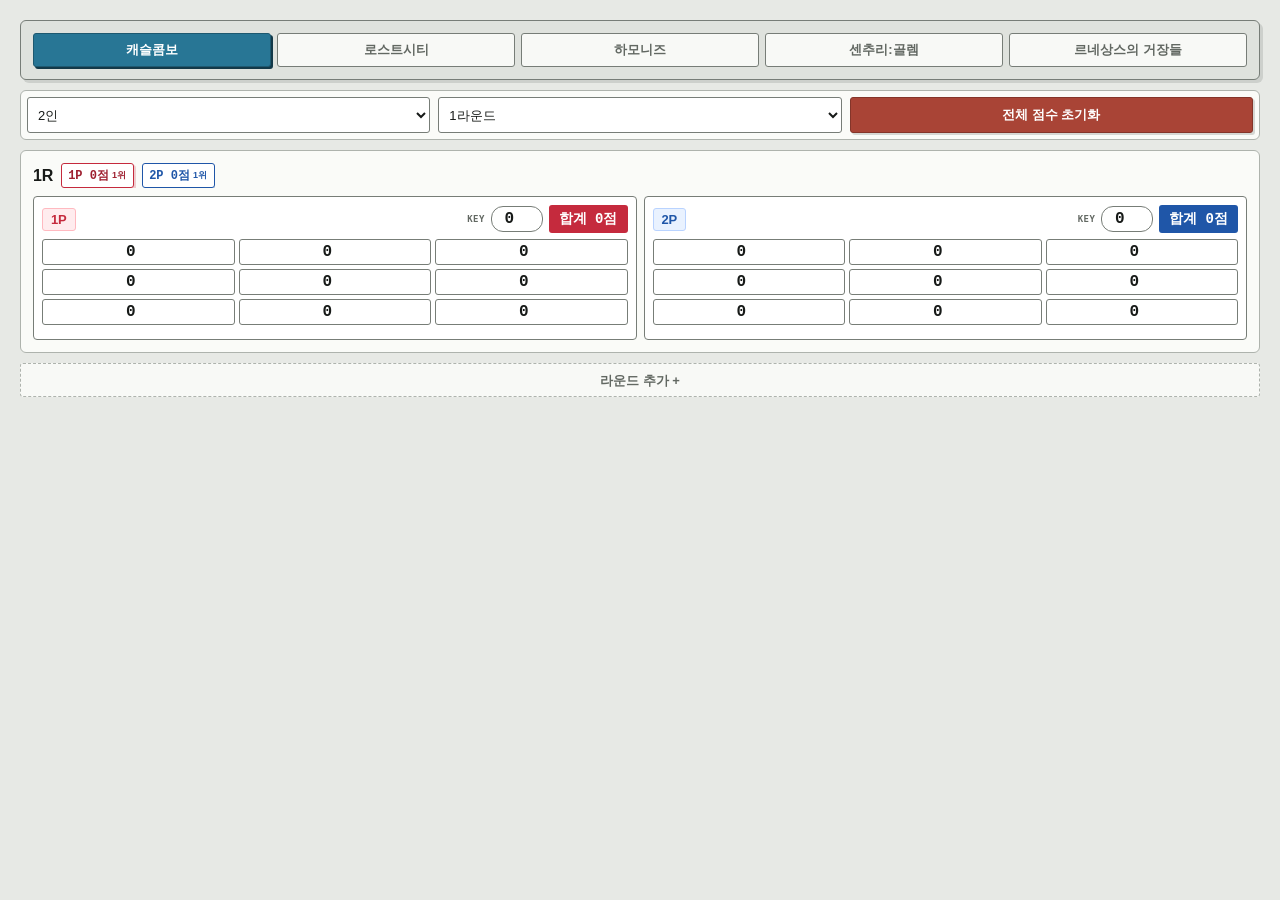
==== commit e1bfaf72: "Refactor CSS variables and update UI elements Updated theme colors and styles in index.html for bett" ====
--- a/index.html
+++ b/index.html
@@ -6,81 +6,47 @@
     <title>보드게임 점수 계산기</title>
     <style>
       :root {
-        --bg: #f3f6fa;
-        --card: #ffffff;
-        --line: #d8e1eb;
-        --text: #172033;
-        --muted: #5e6d85;
-        --primary: #2a62f2;
-        --danger: #d84c57;
-        --chip: #eef3ff;
-        --shadow: 0 10px 28px rgba(17, 24, 39, 0.08);
-        --shadow-soft: 0 4px 12px rgba(17, 24, 39, 0.06);
+        --bg: #e7e9e5;
+        --card: #fafbf8;
+        --line: #aeb3ad;
+        --line-strong: #777d77;
+        --text: #171a18;
+        --muted: #626862;
+        --primary: #26312b;
+        --danger: #a23b32;
+        --chip: #eceee9;
+        --shadow: none;
+        --shadow-soft: 2px 2px 0 rgba(23, 26, 24, 0.12);
       }
 
       body.theme-castle {
-        --bg: #eaf6ff;
-        --card: #fbfeff;
-        --line: #add9ee;
-        --text: #16394a;
-        --muted: #4c778b;
-        --primary: #5ca1c0;
-        --danger: #d4685a;
-        --chip: #dff1fb;
-        --shadow: 0 12px 26px rgba(39, 105, 134, 0.16);
-        --shadow-soft: 0 4px 10px rgba(39, 105, 134, 0.1);
+        --primary: #287695;
+        --danger: #a94436;
+        --chip: #e7f0f2;
       }
 
       body.theme-lost {
-        --bg: #f8f3e8;
-        --card: #fffdf8;
-        --line: #e2d1af;
-        --text: #2b3f61;
-        --muted: #5b6f90;
-        --primary: #c57e29;
-        --danger: #0d4e96;
-        --chip: #f7ecd8;
-        --shadow: 0 12px 26px rgba(126, 86, 30, 0.18);
-        --shadow-soft: 0 4px 10px rgba(126, 86, 30, 0.11);
+        --primary: #b5651d;
+        --danger: #285789;
+        --chip: #f2e9dc;
       }
 
       body.theme-harmonies {
-        --bg: #edf7f2;
-        --card: #fbfffd;
-        --line: #c8e0d3;
-        --text: #17382d;
-        --muted: #587a6b;
-        --primary: #2f9d7e;
-        --danger: #c45e4f;
-        --chip: #e6f5ee;
-        --shadow: 0 12px 26px rgba(32, 107, 83, 0.13);
-        --shadow-soft: 0 4px 10px rgba(32, 107, 83, 0.08);
+        --primary: #277c63;
+        --danger: #a84638;
+        --chip: #e4efe9;
       }
 
       body.theme-century {
-        --bg: #f4f0fa;
-        --card: #fefcff;
-        --line: #dccfee;
-        --text: #2f2442;
-        --muted: #6f618b;
-        --primary: #5a4fcf;
-        --danger: #c3567d;
-        --chip: #efe8fb;
-        --shadow: 0 12px 26px rgba(75, 58, 126, 0.15);
-        --shadow-soft: 0 4px 10px rgba(75, 58, 126, 0.09);
+        --primary: #584aa5;
+        --danger: #a43f66;
+        --chip: #ece8f2;
       }
 
       body.theme-renaissance {
-        --bg: #f4eee4;
-        --card: #fffdf8;
-        --line: #dccab0;
-        --text: #34251f;
-        --muted: #806b5c;
-        --primary: #8f3f37;
-        --danger: #8f3f37;
-        --chip: #f2e5d2;
-        --shadow: 0 12px 28px rgba(88, 54, 35, 0.14);
-        --shadow-soft: 0 4px 10px rgba(88, 54, 35, 0.09);
+        --primary: #8d3e35;
+        --danger: #8d3e35;
+        --chip: #f0e7dc;
       }
 
       * {
@@ -1005,6 +971,144 @@
         .wrap {
           max-width: 1480px;
         }
+      }
+
+      /* Industrial score-board skin: dense, flat and tactile. */
+      body {
+        letter-spacing: -0.01em;
+        transition: background 0.18s ease;
+      }
+
+      .panel {
+        border-color: var(--line);
+        border-radius: 6px;
+        box-shadow: none;
+      }
+
+      select,
+      input {
+        border-color: var(--line-strong);
+        border-radius: 3px;
+        background: #ffffff;
+      }
+
+      select:focus,
+      input:focus {
+        border-color: var(--primary);
+        box-shadow: 0 0 0 2px
+          color-mix(in srgb, var(--primary) 24%, transparent);
+      }
+
+      input[type="number"],
+      .round-total-chip,
+      .round-result-chip,
+      .lost-exp-score,
+      .harm-sub-chip {
+        font-family: "SFMono-Regular", Consolas, "Liberation Mono", monospace;
+        font-variant-numeric: tabular-nums;
+        letter-spacing: 0;
+      }
+
+      button {
+        border-radius: 4px;
+      }
+
+      button:active {
+        transform: translate(1px, 1px);
+        box-shadow: none;
+      }
+
+      .controls select,
+      .controls button {
+        border-radius: 3px;
+      }
+
+      .btn-danger {
+        border: 1px solid color-mix(in srgb, var(--danger) 78%, black);
+        box-shadow: 2px 2px 0 rgba(23, 26, 24, 0.16);
+      }
+
+      .game-tabs {
+        background: #dfe2dd;
+        border-color: var(--line-strong);
+        box-shadow: 3px 3px 0 rgba(23, 26, 24, 0.12);
+        backdrop-filter: none;
+        -webkit-backdrop-filter: none;
+      }
+
+      .tab-btn {
+        border-color: var(--line-strong);
+        border-radius: 3px;
+        background: #f8f9f6;
+        box-shadow: none;
+      }
+
+      .tab-btn.active {
+        border-color: color-mix(in srgb, var(--primary) 75%, black);
+        box-shadow: 2px 2px 0 color-mix(in srgb, var(--primary) 48%, black);
+      }
+
+      .player-card {
+        border-color: var(--line-strong);
+        border-radius: 4px;
+        background: #ffffff;
+      }
+
+      .player-name,
+      .round-total-chip,
+      .round-result-chip,
+      .harm-sub-chip {
+        border-radius: 3px;
+      }
+
+      .round-result-chip {
+        padding: 3px 6px;
+        background: #ffffff;
+      }
+
+      .round-result-chip.win {
+        border-color: var(--p-strong, var(--line-strong));
+        box-shadow: 2px 2px 0 color-mix(in srgb, var(--p-strong, #222) 22%, transparent);
+      }
+
+      .round-result-chip.lose {
+        opacity: 0.58;
+      }
+
+      .crown-slot {
+        width: auto;
+        min-width: 1.8em;
+        font-family: "Pretendard", "Noto Sans KR", sans-serif;
+        font-size: 9px;
+        font-weight: 800;
+      }
+
+      .round-add-btn {
+        border-radius: 3px;
+        background: #f8f9f6;
+      }
+
+      .lost-label,
+      .lost-wager-btn,
+      .lost-toggle,
+      .harm-label,
+      .cent-label,
+      .rena-label,
+      .rena-pope {
+        border-radius: 3px;
+      }
+
+      .lost-wager-btn.active,
+      .rena-pope:has(input:checked) {
+        box-shadow: 1px 1px 0 rgba(23, 26, 24, 0.18);
+      }
+
+      .inline-bonus-icon {
+        min-width: 2.5em;
+        font-family: "SFMono-Regular", Consolas, monospace;
+        font-size: 9px;
+        letter-spacing: 0.04em;
+        text-align: right;
       }
     </style>
   </head>
@@ -1653,7 +1757,7 @@
 
             const keyLabel = document.createElement("span");
             keyLabel.className = "inline-bonus-icon";
-            keyLabel.textContent = "🔑";
+            keyLabel.textContent = "KEY";
             const keyInput = makeKeyInput(r, p);
             keyInput.classList.add("inline-bonus-input");
 
@@ -1908,7 +2012,7 @@
 
             const crown = document.createElement("span");
             crown.className = `crown-slot${isWin ? "" : " hidden"}`;
-            crown.textContent = "👑";
+            crown.textContent = "1위";
 
             chip.appendChild(scoreText);
             chip.appendChild(crown);
@@ -2351,7 +2455,7 @@
 
             const bonusLabel = document.createElement("span");
             bonusLabel.className = "inline-bonus-icon";
-            bonusLabel.textContent = "🃏";
+            bonusLabel.textContent = "추가";
             const bonusInput = makeLostInput(
               `lost-bonus-r${r}-p${p}`,
               0,
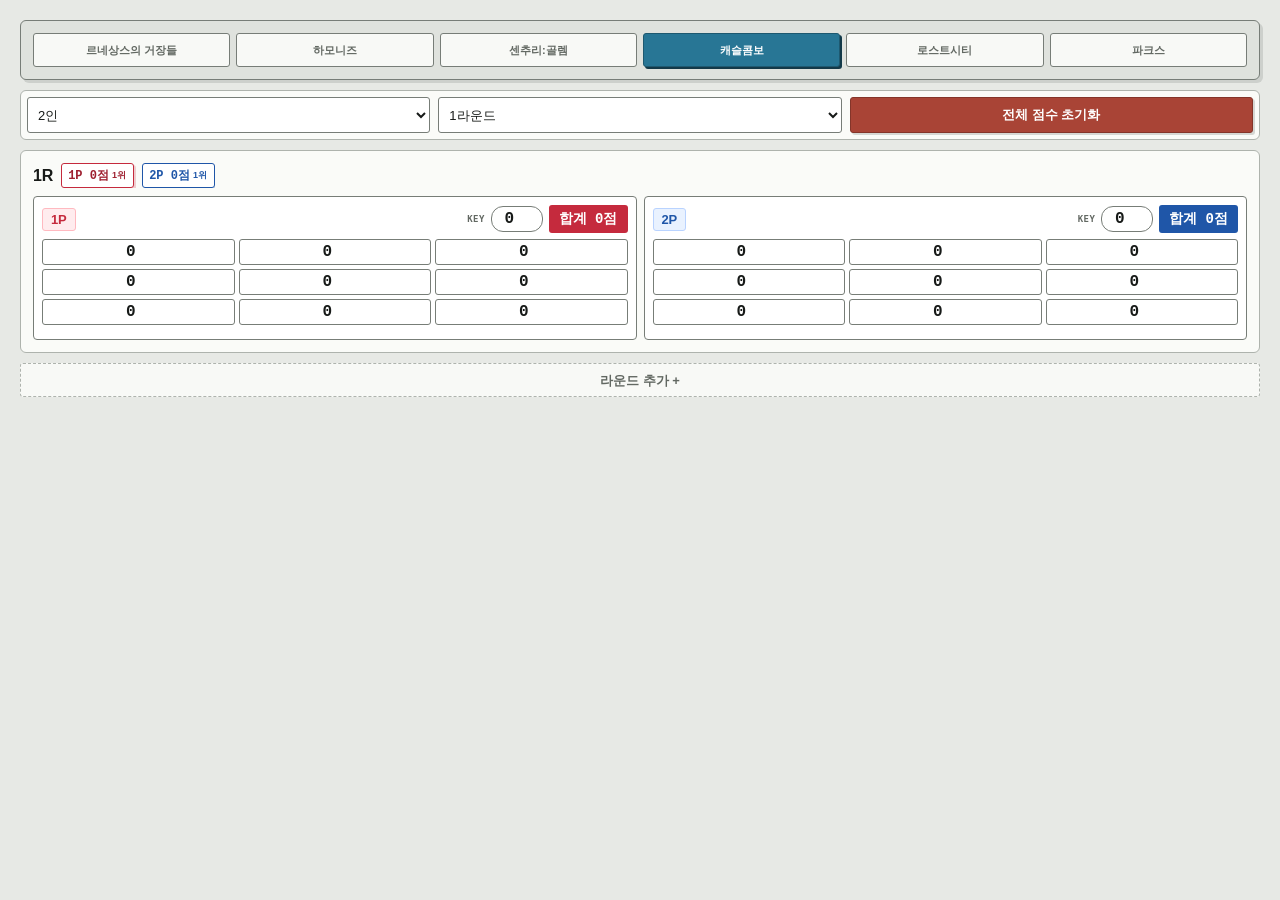
==== commit 81b922e7: "Implement parks UI with scoring and layout Added new styles and functionality for parks-themed UI, i" ====
--- a/index.html
+++ b/index.html
@@ -49,6 +49,12 @@
         --chip: #f0e7dc;
       }
 
+      body.theme-parks {
+        --primary: #356b4c;
+        --danger: #9b4939;
+        --chip: #e4eee6;
+      }
+
       * {
         box-sizing: border-box;
       }
@@ -183,18 +189,13 @@
         position: sticky;
         top: 8px;
         z-index: 20;
-        display: flex;
+        display: grid;
+        grid-template-columns: repeat(3, minmax(0, 1fr));
         gap: 6px;
         padding: 5px;
-        overflow-x: auto;
-        scrollbar-width: none;
         background: color-mix(in srgb, var(--card) 76%, transparent);
         backdrop-filter: blur(16px) saturate(135%);
         -webkit-backdrop-filter: blur(16px) saturate(135%);
-      }
-
-      .game-tabs::-webkit-scrollbar {
-        display: none;
       }
 
       .tab-btn {
@@ -210,7 +211,6 @@
         font-size: 13px;
         font-weight: 700;
         box-shadow: var(--shadow-soft);
-        flex: 1 0 104px;
         white-space: nowrap;
       }
 
@@ -745,6 +745,109 @@
         line-height: 1;
       }
 
+      .parks-grid {
+        display: grid;
+        grid-template-columns: repeat(5, minmax(0, 1fr));
+        gap: 4px;
+      }
+
+      .parks-field {
+        min-width: 0;
+        display: grid;
+        gap: 3px;
+      }
+
+      .parks-field.wide {
+        grid-column: 1 / -1;
+      }
+
+      .parks-park-grid {
+        display: grid;
+        grid-template-columns: repeat(5, minmax(0, 1fr));
+        gap: 4px;
+      }
+
+      .parks-park-cell {
+        min-width: 0;
+        display: grid;
+        gap: 2px;
+      }
+
+      .parks-park-cell span {
+        color: var(--muted);
+        font-size: 9px;
+        font-weight: 700;
+        line-height: 1;
+        text-align: center;
+      }
+
+      .parks-field label,
+      .parks-photo-label {
+        color: var(--muted);
+        font-size: 10px;
+        font-weight: 800;
+        line-height: 1.1;
+        text-align: center;
+      }
+
+      .parks-field input[type="number"] {
+        height: 30px;
+        padding: 3px 4px;
+        font-size: 16px;
+      }
+
+      .parks-photo-wrap {
+        display: grid;
+        grid-template-columns: minmax(0, 1fr) auto;
+        gap: 4px;
+        align-items: center;
+      }
+
+      .parks-photo-field {
+        grid-column: span 2;
+      }
+
+      .parks-photo-bonus {
+        min-width: 42px;
+        border: 1px solid #9fc0ab;
+        border-radius: 3px;
+        padding: 5px 4px;
+        background: #e8f2eb;
+        color: #285a3e;
+        font-size: 11px;
+        font-weight: 800;
+        text-align: center;
+        white-space: nowrap;
+      }
+
+      .parks-toggle {
+        position: relative;
+        min-height: 30px;
+        display: flex;
+        align-items: center;
+        justify-content: center;
+        border: 1px solid var(--line-strong);
+        border-radius: 3px;
+        background: #fff;
+        color: var(--muted);
+        font-size: 11px;
+        font-weight: 800;
+        cursor: pointer;
+      }
+
+      .parks-toggle input {
+        position: absolute;
+        opacity: 0;
+        pointer-events: none;
+      }
+
+      .parks-toggle:has(input:checked) {
+        border-color: var(--primary);
+        background: color-mix(in srgb, var(--primary) 13%, white);
+        color: var(--primary);
+        box-shadow: 1px 1px 0 rgba(23, 26, 24, 0.18);
+      }
+
       .player-header {
         display: flex;
         align-items: center;
@@ -810,6 +913,14 @@
         --p-strong-text: #ffffff;
       }
 
+      .player-theme-5 {
+        --p-bg: #e7f5ed;
+        --p-border: #abd8bd;
+        --p-text: #276846;
+        --p-strong: #28734c;
+        --p-strong-text: #ffffff;
+      }
+
       .score-grid {
         display: grid;
         grid-template-columns: repeat(3, minmax(0, 1fr));
@@ -860,6 +971,21 @@
 
         .game-tabs {
           top: 12px;
+          grid-template-columns: repeat(6, minmax(0, 1fr));
+        }
+
+        .tab-btn {
+          font-size: 11px;
+        }
+      }
+
+      @media (orientation: landscape) and (min-width: 640px) {
+        .game-tabs {
+          grid-template-columns: repeat(6, minmax(0, 1fr));
+        }
+
+        .tab-btn {
+          font-size: 11px;
         }
       }
 
@@ -1115,11 +1241,8 @@
   <body>
     <div class="wrap">
       <section class="panel game-tabs">
-        <button id="tabCastle" type="button" class="tab-btn active">
-          캐슬콤보
-        </button>
-        <button id="tabLostCity" type="button" class="tab-btn">
-          로스트시티
+        <button id="tabRenaissance" type="button" class="tab-btn">
+          르네상스의 거장들
         </button>
         <button id="tabHarmonies" type="button" class="tab-btn">
           하모니즈
@@ -1127,8 +1250,14 @@
         <button id="tabCentury" type="button" class="tab-btn">
           센추리:골렘
         </button>
-        <button id="tabRenaissance" type="button" class="tab-btn">
-          르네상스의 거장들
+        <button id="tabCastle" type="button" class="tab-btn active">
+          캐슬콤보
+        </button>
+        <button id="tabLostCity" type="button" class="tab-btn">
+          로스트시티
+        </button>
+        <button id="tabParks" type="button" class="tab-btn">
+          파크스
         </button>
       </section>
 
@@ -1287,6 +1416,39 @@
           </button>
         </div>
       </section>
+
+      <section id="pageParks" class="game-page">
+        <section class="panel controls">
+          <div class="field">
+            <select id="parksPlayerCount" aria-label="플레이어 수">
+              <option value="1">1인</option>
+              <option value="2" selected>2인</option>
+              <option value="3">3인</option>
+              <option value="4">4인</option>
+              <option value="5">5인</option>
+            </select>
+          </div>
+          <div class="field">
+            <select id="parksRoundCount" aria-label="게임 기록 수">
+              <option value="1" selected>1게임</option>
+              <option value="2">2게임</option>
+              <option value="3">3게임</option>
+            </select>
+          </div>
+          <div class="field">
+            <button id="parksResetBtn" type="button" class="btn-danger">
+              전체 점수 초기화
+            </button>
+          </div>
+        </section>
+
+        <section id="parksRoundContainer"></section>
+        <div class="round-add-wrap">
+          <button id="parksAddRoundBtn" type="button" class="round-add-btn">
+            게임 기록 추가 +
+          </button>
+        </div>
+      </section>
     </div>
 
     <script>
@@ -1301,6 +1463,8 @@
         centRounds: 1,
         renaPlayers: 2,
         renaRounds: 1,
+        parksPlayers: 2,
+        parksRounds: 1,
       };
 
       const STORAGE_KEYS = {
@@ -1309,6 +1473,7 @@
         harmonies: "board-score-harmonies-v1",
         century: "board-score-century-v1",
         renaissance: "board-score-renaissance-v1",
+        parks: "board-score-parks-v1",
         ui: "board-score-ui-v1",
       };
 
@@ -1322,11 +1487,13 @@
       const tabHarmoniesEl = document.getElementById("tabHarmonies");
       const tabCenturyEl = document.getElementById("tabCentury");
       const tabRenaissanceEl = document.getElementById("tabRenaissance");
+      const tabParksEl = document.getElementById("tabParks");
       const pageCastleEl = document.getElementById("pageCastle");
       const pageLostCityEl = document.getElementById("pageLostCity");
       const pageHarmoniesEl = document.getElementById("pageHarmonies");
       const pageCenturyEl = document.getElementById("pageCentury");
       const pageRenaissanceEl = document.getElementById("pageRenaissance");
+      const pageParksEl = document.getElementById("pageParks");
       const lostPlayerCountEl = document.getElementById("lostPlayerCount");
       const lostRoundCountEl = document.getElementById("lostRoundCount");
       const lostResetBtnEl = document.getElementById("lostResetBtn");
@@ -1351,6 +1518,12 @@
       const renaAddRoundBtnEl = document.getElementById("renaAddRoundBtn");
       const renaRoundContainerEl =
         document.getElementById("renaRoundContainer");
+      const parksPlayerCountEl = document.getElementById("parksPlayerCount");
+      const parksRoundCountEl = document.getElementById("parksRoundCount");
+      const parksResetBtnEl = document.getElementById("parksResetBtn");
+      const parksAddRoundBtnEl = document.getElementById("parksAddRoundBtn");
+      const parksRoundContainerEl =
+        document.getElementById("parksRoundContainer");
 
       const GAME_DEFS = {
         castle: {
@@ -1409,6 +1582,17 @@
           roundContainerEl: renaRoundContainerEl,
           valueSelector: 'input[type="number"], input[type="checkbox"]',
         },
+        parks: {
+          statePlayersKey: "parksPlayers",
+          stateRoundsKey: "parksRounds",
+          storageKey: STORAGE_KEYS.parks,
+          pageEl: pageParksEl,
+          playerCountEl: parksPlayerCountEl,
+          roundCountEl: parksRoundCountEl,
+          addRoundBtnEl: parksAddRoundBtnEl,
+          roundContainerEl: parksRoundContainerEl,
+          valueSelector: 'input[type="number"], input[type="checkbox"]',
+        },
       };
 
       function loadStorageByKey(key) {
@@ -1552,7 +1736,8 @@
         if (className) input.className = className;
         if (placeholder) input.placeholder = placeholder;
         input.value = "0";
-        input.inputMode = "numeric";
+        input.setAttribute("inputmode", "numeric");
+        input.setAttribute("pattern", "[0-9]*");
         bindSelectAll(input);
         if (onInput) input.addEventListener("input", onInput);
         return input;
@@ -1932,6 +2117,75 @@
         );
         setTextById(`rena-resource-label-r${r}-p${p}`, `자원 ${resourceScore}`);
         setTextById(`rena-total-r${r}-p${p}`, `합계 ${total}점`);
+        return total;
+      }
+
+      function getParksPhotoBonus(r, p) {
+        if (state.parksPlayers <= 1) return 0;
+        const photoCounts = [];
+        for (let player = 1; player <= state.parksPlayers; player++) {
+          photoCounts.push(
+            getNormalizedValueById(`parks-photos-r${r}-p${player}`, { min: 0 }),
+          );
+        }
+        const rankedCounts = [...new Set(photoCounts)].sort((a, b) => b - a);
+        const photos = photoCounts[p - 1];
+        if (photos <= 0) return 0;
+        if (photos === rankedCounts[0]) {
+          return state.parksPlayers === 2 ? 3 : 4;
+        }
+        if (state.parksPlayers >= 3 && photos === rankedCounts[1]) return 2;
+        return 0;
+      }
+
+      function getParksVisitedCount(r, p) {
+        let count = 0;
+        for (let park = 1; park <= 10; park++) {
+          if (
+            getNormalizedValueById(`parks-points-r${r}-p${p}-i${park}`, {
+              min: 0,
+            }) > 0
+          ) {
+            count += 1;
+          }
+        }
+        return count;
+      }
+
+      function computeParksRoundScore(r, p) {
+        const parkPoints = sumNormalizedRange(
+          1,
+          10,
+          (park) => `parks-points-r${r}-p${p}-i${park}`,
+          { min: 0 },
+        );
+        const visitedParks = getParksVisitedCount(r, p);
+        const photos = getNormalizedValueById(`parks-photos-r${r}-p${p}`, {
+          min: 0,
+        });
+        const photoBonus = getParksPhotoBonus(r, p);
+        const passion = getNormalizedValueById(`parks-passion-r${r}-p${p}`, {
+          min: 0,
+        });
+        const fallBonus = document.getElementById(
+          `parks-fall-r${r}-p${p}`,
+        ).checked
+          ? 3
+          : 0;
+        const firstHiker = document.getElementById(
+          `parks-first-r${r}-p${p}`,
+        ).checked
+          ? 1
+          : 0;
+        const total =
+          parkPoints + photos + photoBonus + passion + fallBonus + firstHiker;
+
+        setTextById(
+          `parks-parks-label-r${r}-p${p}`,
+          `방문한 공원 ${visitedParks}개 · ${parkPoints}점`,
+        );
+        setTextById(`parks-photo-bonus-r${r}-p${p}`, `보너스 +${photoBonus}`);
+        setTextById(`parks-total-r${r}-p${p}`, `합계 ${total}점`);
         return total;
       }
 
@@ -1967,6 +2221,13 @@
           computeScore: computeRenaissanceRoundScore,
           tieBreakByPlayer: getRenaissanceResourceCount,
         },
+        parks: {
+          getRoundCount: () => state.parksRounds,
+          getPlayerCount: () => state.parksPlayers,
+          metaPrefix: "parks-round-meta-r",
+          computeScore: computeParksRoundScore,
+          tieBreakByPlayer: getParksVisitedCount,
+        },
       };
 
       function recalculateByGameDef(gameKey) {
@@ -2050,11 +2311,11 @@
       }
 
       const HARM_LANDSCAPES = [
-        { key: "mountain", label: "산", cls: "mountain" },
-        { key: "tree", label: "나무", cls: "tree" },
-        { key: "field", label: "들판", cls: "field" },
-        { key: "river", label: "강", cls: "river" },
-        { key: "building", label: "건물", cls: "building" },
+        { key: "tree", label: "나무", cls: "tree", scoreIndex: 1 },
+        { key: "mountain", label: "산", cls: "mountain", scoreIndex: 0 },
+        { key: "field", label: "들판", cls: "field", scoreIndex: 2 },
+        { key: "building", label: "건물", cls: "building", scoreIndex: 4 },
+        { key: "river", label: "강", cls: "river", scoreIndex: 3 },
       ];
       const HARM_ANIMAL_INPUTS = 9;
 
@@ -2100,7 +2361,7 @@
             const landCol = document.createElement("div");
             landCol.className = "harm-col";
 
-            HARM_LANDSCAPES.forEach((item, idx) => {
+            HARM_LANDSCAPES.forEach((item) => {
               const row = document.createElement("div");
               row.className = "harm-row";
 
@@ -2109,7 +2370,7 @@
               label.textContent = item.label;
 
               const input = createNumberInput({
-                id: `harm-land-r${r}-p${p}-c${idx}`,
+                id: `harm-land-r${r}-p${p}-c${item.scoreIndex}`,
                 onInput: recalculateHarmonies,
               });
 
@@ -2434,6 +2695,145 @@
 
       function recalculateRenaissance() {
         recalculateByGameDef("renaissance");
+      }
+
+      function createParksField(labelText, input) {
+        const field = document.createElement("div");
+        field.className = "parks-field";
+        const label = document.createElement("label");
+        label.htmlFor = input.id;
+        label.textContent = labelText;
+        field.appendChild(label);
+        field.appendChild(input);
+        return field;
+      }
+
+      function createParksToggle(id, labelText) {
+        const label = document.createElement("label");
+        label.className = "parks-toggle";
+        const input = document.createElement("input");
+        input.type = "checkbox";
+        input.id = id;
+        input.addEventListener("change", () => {
+          if (input.checked && id.startsWith("parks-first-")) {
+            const round = id.match(/-r(\d+)-/)?.[1];
+            parksRoundContainerEl
+              .querySelectorAll(`input[id^="parks-first-r${round}-"]`)
+              .forEach((other) => {
+                if (other !== input) other.checked = false;
+              });
+          }
+          recalculateParks();
+        });
+        label.appendChild(input);
+        label.append(labelText);
+        return label;
+      }
+
+      function buildParksUI() {
+        const prevValues = collectValues(
+          parksRoundContainerEl,
+          'input[type="number"], input[type="checkbox"]',
+        );
+        parksRoundContainerEl.innerHTML = "";
+
+        for (let r = 1; r <= state.parksRounds; r++) {
+          const { roundPanel, playerGrid } = createRoundShell(
+            r,
+            `parks-round-meta-r${r}`,
+            state.parksPlayers,
+          );
+          roundPanel.querySelector(".round-title").textContent = `${r}게임`;
+
+          for (let p = 1; p <= state.parksPlayers; p++) {
+            const { card, headRight } = createPlayerCardShell(p);
+            const total = document.createElement("div");
+            total.className = `round-total-chip player-theme-${p}`;
+            total.id = `parks-total-r${r}-p${p}`;
+            total.textContent = "합계 0점";
+            headRight.appendChild(total);
+
+            const grid = document.createElement("div");
+            grid.className = "parks-grid";
+            const parkField = document.createElement("div");
+            parkField.className = "parks-field wide";
+            const parkLabel = document.createElement("label");
+            parkLabel.id = `parks-parks-label-r${r}-p${p}`;
+            parkLabel.textContent = "방문한 공원 점수 (최대 10개)";
+            const parkGrid = document.createElement("div");
+            parkGrid.className = "parks-park-grid";
+            for (let park = 1; park <= 10; park++) {
+              const parkCell = document.createElement("div");
+              parkCell.className = "parks-park-cell";
+              const parkName = document.createElement("span");
+              parkName.textContent = `${park}`;
+              const parkInput = createNumberInput({
+                id: `parks-points-r${r}-p${p}-i${park}`,
+                min: 0,
+                onInput: recalculateParks,
+              });
+              parkInput.setAttribute("aria-label", `${park}번째 방문 공원 점수`);
+              parkCell.appendChild(parkName);
+              parkCell.appendChild(parkInput);
+              parkGrid.appendChild(parkCell);
+            }
+            parkField.appendChild(parkLabel);
+            parkField.appendChild(parkGrid);
+            grid.appendChild(parkField);
+
+            const photoInput = createNumberInput({
+              id: `parks-photos-r${r}-p${p}`,
+              min: 0,
+              onInput: recalculateParks,
+            });
+            const photoField = document.createElement("div");
+            photoField.className = "parks-field parks-photo-field";
+            const photoLabel = document.createElement("label");
+            photoLabel.htmlFor = photoInput.id;
+            photoLabel.textContent = "사진 수 (각 1점)";
+            const photoWrap = document.createElement("div");
+            photoWrap.className = "parks-photo-wrap";
+            const photoBonus = document.createElement("span");
+            photoBonus.className = "parks-photo-bonus";
+            photoBonus.id = `parks-photo-bonus-r${r}-p${p}`;
+            photoBonus.textContent = "보너스 +0";
+            photoWrap.appendChild(photoInput);
+            photoWrap.appendChild(photoBonus);
+            photoField.appendChild(photoLabel);
+            photoField.appendChild(photoWrap);
+            grid.appendChild(photoField);
+
+            grid.appendChild(
+              createParksField(
+                "버킷리스트 점수",
+                createNumberInput({
+                  id: `parks-passion-r${r}-p${p}`,
+                  min: 0,
+                  onInput: recalculateParks,
+                }),
+              ),
+            );
+            grid.appendChild(
+              createParksToggle(`parks-fall-r${r}-p${p}`, "가을 +3"),
+            );
+            grid.appendChild(
+              createParksToggle(`parks-first-r${r}-p${p}`, "선두 +1"),
+            );
+
+            card.appendChild(grid);
+            playerGrid.appendChild(card);
+          }
+
+          roundPanel.appendChild(playerGrid);
+          parksRoundContainerEl.appendChild(roundPanel);
+        }
+
+        applyValues(prevValues);
+        recalculateGame("parks");
+      }
+
+      function recalculateParks() {
+        recalculateByGameDef("parks");
       }
 
       function buildLostUI() {
@@ -2588,6 +2988,12 @@
           tabEl: tabRenaissanceEl,
           resetSelector: 'input[type="number"], input[type="checkbox"]',
         },
+        parks: {
+          build: buildParksUI,
+          recalc: recalculateParks,
+          tabEl: tabParksEl,
+          resetSelector: 'input[type="number"], input[type="checkbox"]',
+        },
       };
 
       function buildGameUI(gameKey) {
@@ -2637,6 +3043,7 @@
       bindGameControls("harmonies", harmResetBtnEl);
       bindGameControls("century", centResetBtnEl);
       bindGameControls("renaissance", renaResetBtnEl);
+      bindGameControls("parks", parksResetBtnEl);
 
       function setActiveGame(gameKey) {
         Object.entries(GAME_RUNTIME).forEach(([key, runtime]) => {
@@ -2675,7 +3082,8 @@
         storedUI?.activeGame === "lostcity" ||
         storedUI?.activeGame === "harmonies" ||
         storedUI?.activeGame === "century" ||
-        storedUI?.activeGame === "renaissance"
+        storedUI?.activeGame === "renaissance" ||
+        storedUI?.activeGame === "parks"
           ? storedUI.activeGame
           : "castle";
       setActiveGame(initialGame);
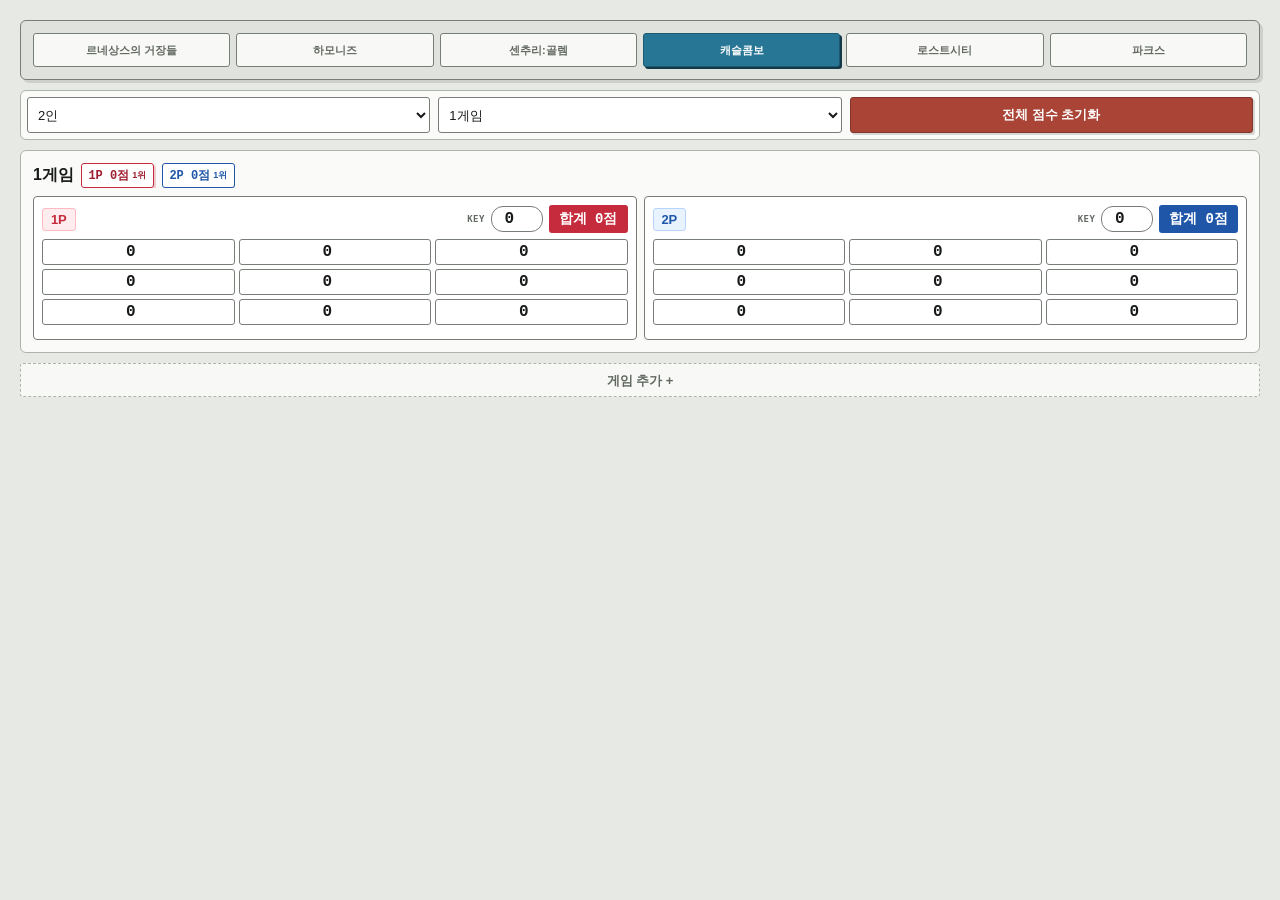
==== commit 006f5c4f: "Update labels and colors for game interface" ====
--- a/index.html
+++ b/index.html
@@ -447,9 +447,9 @@
       }
 
       .harm-label.animal {
-        color: #1f6fa5;
-        background: #e8f5ff;
-        border-color: #b9ddf5;
+        color: #60476f;
+        background: #f0e9f2;
+        border-color: #cdbdd3;
       }
 
       .harm-row input {
@@ -1272,9 +1272,9 @@
           </div>
           <div class="field">
             <select id="roundCount">
-              <option value="1" selected>1라운드</option>
-              <option value="2">2라운드</option>
-              <option value="3">3라운드</option>
+              <option value="1" selected>1게임</option>
+              <option value="2">2게임</option>
+              <option value="3">3게임</option>
             </select>
           </div>
           <div class="field">
@@ -1287,7 +1287,7 @@
         <section id="roundContainer"></section>
         <div class="round-add-wrap">
           <button id="addRoundBtn" type="button" class="round-add-btn">
-            라운드 추가 +
+            게임 추가 +
           </button>
         </div>
       </section>
@@ -1303,9 +1303,9 @@
           </div>
           <div class="field">
             <select id="lostRoundCount">
-              <option value="1" selected>1라운드</option>
-              <option value="2">2라운드</option>
-              <option value="3">3라운드</option>
+              <option value="1" selected>1게임</option>
+              <option value="2">2게임</option>
+              <option value="3">3게임</option>
             </select>
           </div>
           <div class="field">
@@ -1318,7 +1318,7 @@
         <section id="lostRoundContainer"></section>
         <div class="round-add-wrap">
           <button id="lostAddRoundBtn" type="button" class="round-add-btn">
-            라운드 추가 +
+            게임 추가 +
           </button>
         </div>
       </section>
@@ -1335,9 +1335,9 @@
           </div>
           <div class="field">
             <select id="harmRoundCount">
-              <option value="1" selected>1라운드</option>
-              <option value="2">2라운드</option>
-              <option value="3">3라운드</option>
+              <option value="1" selected>1게임</option>
+              <option value="2">2게임</option>
+              <option value="3">3게임</option>
             </select>
           </div>
           <div class="field">
@@ -1350,7 +1350,7 @@
         <section id="harmRoundContainer"></section>
         <div class="round-add-wrap">
           <button id="harmAddRoundBtn" type="button" class="round-add-btn">
-            라운드 추가 +
+            게임 추가 +
           </button>
         </div>
       </section>
@@ -1366,9 +1366,9 @@
           </div>
           <div class="field">
             <select id="centRoundCount">
-              <option value="1" selected>1라운드</option>
-              <option value="2">2라운드</option>
-              <option value="3">3라운드</option>
+              <option value="1" selected>1게임</option>
+              <option value="2">2게임</option>
+              <option value="3">3게임</option>
             </select>
           </div>
           <div class="field">
@@ -1381,7 +1381,7 @@
         <section id="centRoundContainer"></section>
         <div class="round-add-wrap">
           <button id="centAddRoundBtn" type="button" class="round-add-btn">
-            라운드 추가 +
+            게임 추가 +
           </button>
         </div>
       </section>
@@ -1412,7 +1412,7 @@
         <section id="renaRoundContainer"></section>
         <div class="round-add-wrap">
           <button id="renaAddRoundBtn" type="button" class="round-add-btn">
-            게임 기록 추가 +
+            게임 추가 +
           </button>
         </div>
       </section>
@@ -1445,7 +1445,7 @@
         <section id="parksRoundContainer"></section>
         <div class="round-add-wrap">
           <button id="parksAddRoundBtn" type="button" class="round-add-btn">
-            게임 기록 추가 +
+            게임 추가 +
           </button>
         </div>
       </section>
@@ -1878,7 +1878,7 @@
 
         const title = document.createElement("h2");
         title.className = "round-title";
-        title.textContent = `${round}R`;
+        title.textContent = `${round}게임`;
         roundHead.appendChild(title);
 
         const roundMeta = document.createElement("div");
@@ -2805,7 +2805,7 @@
 
             grid.appendChild(
               createParksField(
-                "버킷리스트 점수",
+                "버킷리스트",
                 createNumberInput({
                   id: `parks-passion-r${r}-p${p}`,
                   min: 0,
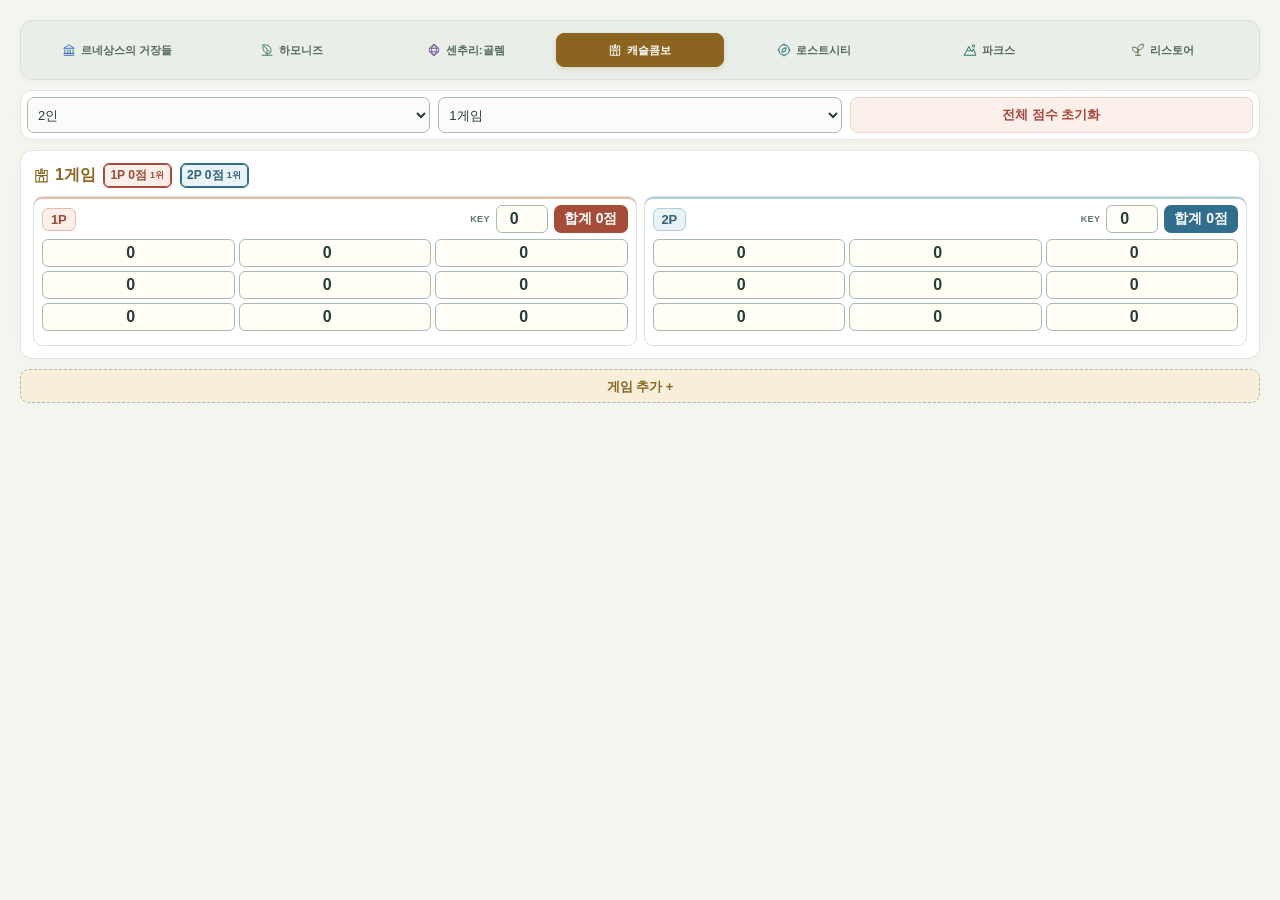
==== commit bde180db: "Implement restore game feature with UI updates Added restore game functionality with UI and logic fo" ====
--- a/index.html
+++ b/index.html
@@ -4,1239 +4,7 @@
     <meta charset="UTF-8" />
     <meta name="viewport" content="width=device-width, initial-scale=1.0" />
     <title>보드게임 점수 계산기</title>
-    <style>
-      :root {
-        --bg: #e7e9e5;
-        --card: #fafbf8;
-        --line: #aeb3ad;
-        --line-strong: #777d77;
-        --text: #171a18;
-        --muted: #626862;
-        --primary: #26312b;
-        --danger: #a23b32;
-        --chip: #eceee9;
-        --shadow: none;
-        --shadow-soft: 2px 2px 0 rgba(23, 26, 24, 0.12);
-      }
-
-      body.theme-castle {
-        --primary: #287695;
-        --danger: #a94436;
-        --chip: #e7f0f2;
-      }
-
-      body.theme-lost {
-        --primary: #b5651d;
-        --danger: #285789;
-        --chip: #f2e9dc;
-      }
-
-      body.theme-harmonies {
-        --primary: #277c63;
-        --danger: #a84638;
-        --chip: #e4efe9;
-      }
-
-      body.theme-century {
-        --primary: #584aa5;
-        --danger: #a43f66;
-        --chip: #ece8f2;
-      }
-
-      body.theme-renaissance {
-        --primary: #8d3e35;
-        --danger: #8d3e35;
-        --chip: #f0e7dc;
-      }
-
-      body.theme-parks {
-        --primary: #356b4c;
-        --danger: #9b4939;
-        --chip: #e4eee6;
-      }
-
-      * {
-        box-sizing: border-box;
-      }
-
-      body {
-        margin: 0;
-        font-family:
-          "Pretendard", "Noto Sans KR", "Segoe UI", Arial, sans-serif;
-        background: var(--bg);
-        color: var(--text);
-        padding: 8px;
-        -webkit-text-size-adjust: 100%;
-        text-size-adjust: 100%;
-        transition:
-          background 0.25s ease,
-          color 0.25s ease;
-      }
-
-      .wrap {
-        max-width: 1100px;
-        margin: 0 auto;
-        min-width: 0;
-      }
-
-      .title {
-        margin: 0 0 4px;
-        font-size: 24px;
-      }
-
-      .sub {
-        margin: 0 0 14px;
-        color: var(--muted);
-        font-size: 13px;
-      }
-
-      .panel {
-        background: var(--card);
-        border: 1px solid var(--line);
-        border-radius: 16px;
-        padding: 10px;
-        box-shadow: var(--shadow);
-        margin-bottom: 6px;
-        transition:
-          border-color 0.2s ease,
-          box-shadow 0.2s ease,
-          background 0.2s ease;
-      }
-
-      .controls {
-        display: grid;
-        grid-template-columns: repeat(3, minmax(0, 1fr));
-        gap: 6px;
-        align-items: end;
-        padding: 4px;
-      }
-
-      .field {
-        display: flex;
-        flex-direction: column;
-        gap: 4px;
-        min-width: 0;
-      }
-
-      label {
-        font-size: 11px;
-        color: var(--muted);
-      }
-
-      select,
-      input {
-        width: 100%;
-        min-width: 0;
-        border: 1px solid var(--line);
-        border-radius: 12px;
-        padding: 10px;
-        font-size: 16px;
-        background: color-mix(in srgb, var(--card) 92%, white 8%);
-        color: var(--text);
-        transition:
-          border-color 0.2s ease,
-          box-shadow 0.2s ease,
-          background 0.2s ease;
-      }
-
-      select:focus,
-      input:focus {
-        outline: none;
-        border-color: var(--primary);
-        box-shadow: 0 0 0 3px
-          color-mix(in srgb, var(--primary) 18%, transparent);
-      }
-
-      input[type="number"] {
-        text-align: center;
-        font-weight: 600;
-      }
-
-      button {
-        border: 0;
-        border-radius: 12px;
-        padding: 11px 12px;
-        font-size: 14px;
-        font-weight: 600;
-        cursor: pointer;
-        width: 100%;
-        transition:
-          transform 0.12s ease,
-          box-shadow 0.2s ease,
-          background 0.2s ease,
-          color 0.2s ease;
-      }
-
-      button:active {
-        transform: translateY(1px);
-      }
-
-      .controls select,
-      .controls button {
-        height: 34px;
-        padding: 4px 6px;
-        font-size: 12px;
-        border-radius: 10px;
-      }
-
-      .btn-danger {
-        background: var(--danger);
-        color: #fff;
-        box-shadow: var(--shadow-soft);
-      }
-
-      .game-tabs {
-        position: sticky;
-        top: 8px;
-        z-index: 20;
-        display: grid;
-        grid-template-columns: repeat(3, minmax(0, 1fr));
-        gap: 6px;
-        padding: 5px;
-        background: color-mix(in srgb, var(--card) 76%, transparent);
-        backdrop-filter: blur(16px) saturate(135%);
-        -webkit-backdrop-filter: blur(16px) saturate(135%);
-      }
-
-      .tab-btn {
-        border: 1px solid var(--line);
-        background: color-mix(in srgb, var(--card) 90%, white 10%);
-        color: var(--muted);
-        height: 34px;
-        padding: 0;
-        display: flex;
-        align-items: center;
-        justify-content: center;
-        border-radius: 12px;
-        font-size: 13px;
-        font-weight: 700;
-        box-shadow: var(--shadow-soft);
-        white-space: nowrap;
-      }
-
-      .tab-btn.active {
-        background: var(--primary);
-        border-color: var(--primary);
-        color: #fff;
-        box-shadow: 0 8px 18px
-          color-mix(in srgb, var(--primary) 36%, transparent);
-      }
-
-      .game-page {
-        display: none;
-      }
-
-      .game-page.active {
-        display: block;
-      }
-
-      .lost-grid {
-        display: grid;
-        gap: 4px;
-      }
-
-      .lost-row {
-        display: grid;
-        grid-template-columns: 46px 60px minmax(116px, 1fr) 36px 56px;
-        gap: 3px;
-        align-items: center;
-      }
-
-      .lost-label {
-        font-size: 12px;
-        font-weight: 700;
-        color: var(--muted);
-        text-align: center;
-        border-radius: 8px;
-        border: 1px solid transparent;
-        padding: 2px 4px;
-      }
-
-      .lost-label.zone-1 {
-        color: #8a6500;
-        background: #fff3bf;
-        border-color: #f1d36d;
-      }
-
-      .lost-row.zone-1 {
-        --lost-zone-accent: #e0bf62;
-        --lost-zone-accent-text: #ffffff;
-      }
-
-      .lost-label.zone-2 {
-        color: #0f6071;
-        background: #d9f4f8;
-        border-color: #81d2dd;
-      }
-
-      .lost-row.zone-2 {
-        --lost-zone-accent: #58accb;
-        --lost-zone-accent-text: #ffffff;
-      }
-
-      .lost-label.zone-3 {
-        color: #5f3f9f;
-        background: #efe6ff;
-        border-color: #cbb0ff;
-      }
-
-      .lost-row.zone-3 {
-        --lost-zone-accent: #8d72bc;
-        --lost-zone-accent-text: #ffffff;
-      }
-
-      .lost-label.zone-4 {
-        color: #2f7a2f;
-        background: #e5f5e5;
-        border-color: #b7dfb7;
-      }
-
-      .lost-row.zone-4 {
-        --lost-zone-accent: #68ad6f;
-        --lost-zone-accent-text: #ffffff;
-      }
-
-      .lost-label.zone-5 {
-        color: #a45a18;
-        background: #ffe7cf;
-        border-color: #f2c79d;
-      }
-
-      .lost-row.zone-5 {
-        --lost-zone-accent: #c96a5f;
-        --lost-zone-accent-text: #ffffff;
-      }
-
-      .lost-row input {
-        padding: 3px 4px;
-        font-size: 16px;
-      }
-
-      .lost-sum-input {
-        font-size: 16px;
-        padding: 2px 4px;
-      }
-
-      .lost-wager-group {
-        display: grid;
-        grid-template-columns: repeat(4, 1fr);
-        gap: 2px;
-        padding: 1px;
-        border: 1px solid var(--line);
-        border-radius: 8px;
-        background: #f8f9fd;
-      }
-
-      .lost-wager-btn {
-        border: 0;
-        border-radius: 6px;
-        height: 24px;
-        padding: 0;
-        font-size: 12px;
-        font-weight: 700;
-        background: transparent;
-        color: var(--muted);
-      }
-
-      .lost-wager-btn.active {
-        background: var(--lost-zone-accent, var(--primary));
-        color: var(--lost-zone-accent-text, #fff);
-      }
-
-      .lost-toggle {
-        display: inline-flex;
-        align-items: center;
-        justify-content: center;
-      }
-
-      .lost-toggle input {
-        width: 15px;
-        height: 15px;
-        margin: 0;
-      }
-
-      .lost-exp-score {
-        border: 1px solid var(--line);
-        border-radius: 8px;
-        background: #f6f8fd;
-        font-size: 12px;
-        font-weight: 800;
-        text-align: center;
-        padding: 4px 3px;
-      }
-
-      .lost-guide-row {
-        display: grid;
-        grid-template-columns: 46px 60px minmax(116px, 1fr) 36px 56px;
-        gap: 3px;
-        align-items: center;
-        margin-bottom: 2px;
-      }
-
-      .lost-guide {
-        font-size: 10px;
-        font-weight: 700;
-        color: var(--muted);
-        text-align: center;
-        line-height: 1.1;
-      }
-
-      .harm-grid {
-        display: grid;
-        grid-template-columns: repeat(3, minmax(0, 1fr));
-        gap: 4px;
-      }
-
-      .harm-divider {
-        height: 1px;
-        background: color-mix(in srgb, var(--line) 90%, transparent);
-        margin: 2px 0;
-      }
-
-      .harm-col {
-        display: grid;
-        gap: 4px;
-        align-content: start;
-      }
-
-      .harm-row {
-        display: grid;
-        grid-template-columns: 52px 1fr;
-        gap: 4px;
-        align-items: center;
-      }
-
-      .harm-label {
-        font-size: 12px;
-        font-weight: 700;
-        color: var(--muted);
-        text-align: center;
-        border-radius: 8px;
-        border: 1px solid transparent;
-        padding: 2px 4px;
-      }
-
-      .harm-label.mountain {
-        color: #5d646e;
-        background: #eceff3;
-        border-color: #c8ced8;
-      }
-
-      .harm-label.tree {
-        color: #2f7a2f;
-        background: #e5f5e5;
-        border-color: #b7dfb7;
-      }
-
-      .harm-label.field {
-        color: #8a6400;
-        background: #fff3b8;
-        border-color: #f4d35f;
-      }
-
-      .harm-label.river {
-        color: #0f6071;
-        background: #d9f4f8;
-        border-color: #81d2dd;
-      }
-
-      .harm-label.building {
-        color: #a9172e;
-        background: #ffd8dd;
-        border-color: #ff9aaa;
-      }
-
-      .harm-label.animal {
-        color: #60476f;
-        background: #f0e9f2;
-        border-color: #cdbdd3;
-      }
-
-      .harm-row input {
-        padding: 3px 4px;
-        font-size: 16px;
-      }
-
-      .cent-grid {
-        display: grid;
-        gap: 4px;
-        --cent-label-w: 74px;
-      }
-
-      .cent-row {
-        display: grid;
-        grid-template-columns: var(--cent-label-w) repeat(3, minmax(0, 1fr));
-        gap: 6px;
-        align-items: center;
-      }
-
-      .cent-label {
-        font-size: 12px;
-        font-weight: 700;
-        color: var(--muted);
-        text-align: center;
-        white-space: nowrap;
-        border-radius: 8px;
-        border: 1px solid transparent;
-        padding: 2px 4px;
-      }
-
-      .cent-label.card {
-        color: #2f4f78;
-        background: #deecff;
-        border-color: #9fc2f1;
-      }
-
-      .cent-label.gold {
-        color: #8a5500;
-        background: #ffe89a;
-        border-color: #e8bc40;
-      }
-
-      .cent-label.silver {
-        color: #4f5f6d;
-        background: #dde8f2;
-        border-color: #a8b8c7;
-      }
-
-      .cent-label.gem {
-        color: #5a2fb3;
-        background: #e8d8ff;
-        border-color: #b999ff;
-      }
-
-      .cent-grid input {
-        height: 26px;
-        padding: 3px 4px;
-      }
-
-      .cent-empty {
-        visibility: hidden;
-      }
-
-      .harm-sub-chip {
-        font-size: 12px;
-        border-radius: 999px;
-        padding: 4px 8px;
-        font-weight: 700;
-        color: var(--muted);
-        background: color-mix(in srgb, var(--card) 88%, var(--chip) 12%);
-        border: 1px solid var(--line);
-        white-space: nowrap;
-      }
-
-      .inline-bonus-icon {
-        font-size: 16px;
-        color: var(--muted);
-        font-weight: 700;
-        white-space: nowrap;
-        line-height: 1;
-      }
-
-      .inline-bonus-input {
-        width: 52px;
-        min-width: 52px;
-        height: 26px;
-        padding: 3px 4px;
-        font-size: 16px;
-        border-radius: 12px;
-      }
-
-      .round-block + .round-block {
-        margin-top: 14px;
-      }
-
-      .round-add-wrap {
-        margin: 8px 0 12px;
-      }
-
-      .round-add-btn {
-        height: 34px;
-        border: 1px dashed var(--line);
-        background: color-mix(in srgb, var(--card) 92%, white 8%);
-        color: var(--muted);
-        font-size: 13px;
-        padding: 0;
-        line-height: 1;
-        display: flex;
-        align-items: center;
-        justify-content: center;
-      }
-
-      .round-add-btn:disabled {
-        opacity: 0.55;
-        cursor: not-allowed;
-      }
-
-      .round-title {
-        margin: 0;
-        font-size: 16px;
-        flex: 0 0 auto;
-      }
-
-      .round-head {
-        display: flex;
-        align-items: center;
-        gap: 8px;
-        margin-bottom: 8px;
-      }
-
-      .round-meta {
-        display: flex;
-        flex-wrap: nowrap;
-        gap: 6px;
-        margin: 0;
-        overflow-x: auto;
-        white-space: nowrap;
-      }
-
-      .round-result-chip {
-        display: inline-flex;
-        align-items: center;
-        gap: 2px;
-        border: 1px solid var(--line);
-        border-radius: 999px;
-        padding: 3px 8px;
-        font-size: 12px;
-        font-weight: 700;
-        background: var(--p-bg, #f4f7ff);
-        border-color: var(--p-border, var(--line));
-        color: var(--p-text, #3352a7);
-      }
-
-      .crown-slot {
-        display: inline-block;
-        width: 1.1em;
-        text-align: center;
-        line-height: 1;
-        font-size: 12px;
-      }
-
-      .crown-slot.hidden {
-        visibility: hidden;
-      }
-
-      .round-result-chip.win {
-        box-shadow: inset 0 0 0 1px rgba(255, 255, 255, 0.7);
-      }
-
-      .round-result-chip.lose {
-        opacity: 0.72;
-      }
-
-      .player-grid {
-        display: grid;
-        grid-template-columns: 1fr;
-        gap: 10px;
-      }
-
-      .player-card {
-        border: 1px solid var(--line);
-        border-radius: 12px;
-        padding: 8px;
-        background: #fff;
-        min-width: 0;
-      }
-
-      .rena-grid {
-        display: grid;
-        gap: 4px;
-        --rena-label-w: 74px;
-      }
-
-      .rena-row {
-        display: grid;
-        grid-template-columns: var(--rena-label-w) repeat(4, minmax(0, 1fr));
-        gap: 6px;
-        align-items: center;
-      }
-
-      .rena-label {
-        font-size: 12px;
-        font-weight: 700;
-        color: var(--muted);
-        text-align: center;
-        white-space: nowrap;
-        border: 1px solid transparent;
-        border-radius: 8px;
-        padding: 2px 4px;
-      }
-
-      .rena-label.card {
-        color: #71362f;
-        background: #f4ded6;
-        border-color: #d9a89b;
-      }
-
-      .rena-label.faith {
-        color: #7d2940;
-        background: #f5dce3;
-        border-color: #dca6b5;
-      }
-
-      .rena-label.resource {
-        color: #76521e;
-        background: #f5e6bd;
-        border-color: #d9bd77;
-      }
-
-      .rena-row input[type="number"] {
-        height: 26px;
-        padding: 3px 2px;
-      }
-
-      .rena-empty {
-        visibility: hidden;
-      }
-
-      .rena-pope-group {
-        grid-column: span 3;
-        display: grid;
-        grid-template-columns: repeat(3, minmax(0, 1fr));
-        gap: 4px;
-      }
-
-      .rena-pope {
-        position: relative;
-        min-height: 26px;
-        display: flex;
-        align-items: center;
-        justify-content: center;
-        border: 1px solid var(--line);
-        border-radius: 9px;
-        background: #fff;
-        color: var(--muted);
-        font-size: 12px;
-        font-weight: 800;
-        cursor: pointer;
-      }
-
-      .rena-pope input {
-        position: absolute;
-        opacity: 0;
-        pointer-events: none;
-      }
-
-      .rena-pope:has(input:checked) {
-        border-color: var(--primary);
-        background: color-mix(in srgb, var(--primary) 13%, white);
-        color: var(--primary);
-        box-shadow: inset 0 0 0 1px var(--primary);
-      }
-
-      .rena-sub-chip {
-        font-size: 11px;
-        font-weight: 800;
-        color: var(--muted);
-        white-space: nowrap;
-      }
-
-      .rena-resource-cell {
-        min-width: 0;
-        display: grid;
-        gap: 2px;
-      }
-
-      .rena-resource-name {
-        color: var(--muted);
-        font-size: 9px;
-        font-weight: 700;
-        text-align: center;
-        line-height: 1;
-      }
-
-      .parks-grid {
-        display: grid;
-        grid-template-columns: repeat(5, minmax(0, 1fr));
-        gap: 4px;
-      }
-
-      .parks-field {
-        min-width: 0;
-        display: grid;
-        gap: 3px;
-      }
-
-      .parks-field.wide {
-        grid-column: 1 / -1;
-      }
-
-      .parks-park-grid {
-        display: grid;
-        grid-template-columns: repeat(5, minmax(0, 1fr));
-        gap: 4px;
-      }
-
-      .parks-park-cell {
-        min-width: 0;
-        display: grid;
-        gap: 2px;
-      }
-
-      .parks-park-cell span {
-        color: var(--muted);
-        font-size: 9px;
-        font-weight: 700;
-        line-height: 1;
-        text-align: center;
-      }
-
-      .parks-field label,
-      .parks-photo-label {
-        color: var(--muted);
-        font-size: 10px;
-        font-weight: 800;
-        line-height: 1.1;
-        text-align: center;
-      }
-
-      .parks-field input[type="number"] {
-        height: 30px;
-        padding: 3px 4px;
-        font-size: 16px;
-      }
-
-      .parks-photo-wrap {
-        display: grid;
-        grid-template-columns: minmax(0, 1fr) auto;
-        gap: 4px;
-        align-items: center;
-      }
-
-      .parks-photo-field {
-        grid-column: span 2;
-      }
-
-      .parks-photo-bonus {
-        min-width: 42px;
-        border: 1px solid #9fc0ab;
-        border-radius: 3px;
-        padding: 5px 4px;
-        background: #e8f2eb;
-        color: #285a3e;
-        font-size: 11px;
-        font-weight: 800;
-        text-align: center;
-        white-space: nowrap;
-      }
-
-      .parks-toggle {
-        position: relative;
-        min-height: 30px;
-        display: flex;
-        align-items: center;
-        justify-content: center;
-        border: 1px solid var(--line-strong);
-        border-radius: 3px;
-        background: #fff;
-        color: var(--muted);
-        font-size: 11px;
-        font-weight: 800;
-        cursor: pointer;
-      }
-
-      .parks-toggle input {
-        position: absolute;
-        opacity: 0;
-        pointer-events: none;
-      }
-
-      .parks-toggle:has(input:checked) {
-        border-color: var(--primary);
-        background: color-mix(in srgb, var(--primary) 13%, white);
-        color: var(--primary);
-        box-shadow: 1px 1px 0 rgba(23, 26, 24, 0.18);
-      }
-
-      .player-header {
-        display: flex;
-        align-items: center;
-        justify-content: space-between;
-        margin-bottom: 8px;
-      }
-
-      .player-name {
-        font-size: 13px;
-        font-weight: 800;
-        padding: 4px 8px;
-        border-radius: 999px;
-        border: 1px solid var(--p-border, var(--line));
-        background: var(--p-bg, #f4f7ff);
-        color: var(--p-strong, var(--text));
-        line-height: 1;
-      }
-
-      .player-head-right {
-        display: flex;
-        align-items: center;
-        gap: 6px;
-      }
-
-      .round-total-chip {
-        font-size: 14px;
-        background: var(--p-strong, #1d3f95);
-        border-radius: 99px;
-        padding: 5px 10px;
-        font-weight: 800;
-        color: var(--p-strong-text, #ffffff);
-      }
-
-      .player-theme-1 {
-        --p-bg: #ffecee;
-        --p-border: #ffb9c0;
-        --p-text: #9e1f2f;
-        --p-strong: #c52a3d;
-        --p-strong-text: #ffffff;
-      }
-
-      .player-theme-2 {
-        --p-bg: #e9f2ff;
-        --p-border: #b9d3ff;
-        --p-text: #1f56a8;
-        --p-strong: #1f56a8;
-        --p-strong-text: #ffffff;
-      }
-
-      .player-theme-3 {
-        --p-bg: #fff4e7;
-        --p-border: #ffd7a8;
-        --p-text: #9a5a00;
-        --p-strong: #b96b00;
-        --p-strong-text: #ffffff;
-      }
-
-      .player-theme-4 {
-        --p-bg: #f4ecff;
-        --p-border: #d5c0ff;
-        --p-text: #6941a3;
-        --p-strong: #6941a3;
-        --p-strong-text: #ffffff;
-      }
-
-      .player-theme-5 {
-        --p-bg: #e7f5ed;
-        --p-border: #abd8bd;
-        --p-text: #276846;
-        --p-strong: #28734c;
-        --p-strong-text: #ffffff;
-      }
-
-      .score-grid {
-        display: grid;
-        grid-template-columns: repeat(3, minmax(0, 1fr));
-        gap: 6px;
-        margin-bottom: 8px;
-      }
-
-      .score-grid input {
-        padding: 5px 3px;
-        font-size: 16px;
-      }
-
-      /* CastleCombo only: keep 16px text, compress vertical spacing */
-      #pageCastle .round-block + .round-block {
-        margin-top: 10px;
-      }
-
-      #pageCastle .player-grid {
-        gap: 7px;
-      }
-
-      #pageCastle .player-card {
-        padding: 8px;
-      }
-
-      #pageCastle .player-header {
-        margin-bottom: 6px;
-      }
-
-      #pageCastle .score-grid {
-        gap: 4px;
-        margin-bottom: 6px;
-      }
-
-      #pageCastle .score-grid input {
-        padding: 3px 2px;
-        font-size: 16px;
-      }
-
-      @media (min-width: 680px) {
-        body {
-          padding: 18px;
-        }
-
-        .controls {
-          grid-template-columns: repeat(3, minmax(0, 1fr));
-        }
-
-        .game-tabs {
-          top: 12px;
-          grid-template-columns: repeat(6, minmax(0, 1fr));
-        }
-
-        .tab-btn {
-          font-size: 11px;
-        }
-      }
-
-      @media (orientation: landscape) and (min-width: 640px) {
-        .game-tabs {
-          grid-template-columns: repeat(6, minmax(0, 1fr));
-        }
-
-        .tab-btn {
-          font-size: 11px;
-        }
-      }
-
-      @media (max-width: 420px) {
-        .controls {
-          row-gap: 4px;
-          column-gap: 5px;
-        }
-
-        .lost-row {
-          grid-template-columns: 40px 52px minmax(96px, 1fr) 30px 50px;
-        }
-
-        .lost-guide-row {
-          grid-template-columns: 40px 52px minmax(96px, 1fr) 30px 50px;
-        }
-
-        .harm-row {
-          grid-template-columns: 44px 1fr;
-          gap: 4px;
-        }
-
-        .harm-grid {
-          gap: 3px;
-        }
-
-        .cent-row {
-          --cent-label-w: 68px;
-          grid-template-columns: var(--cent-label-w) repeat(3, minmax(0, 1fr));
-          gap: 4px;
-        }
-
-        .rena-grid {
-          --rena-label-w: 68px;
-        }
-
-        .rena-row {
-          gap: 4px;
-        }
-      }
-
-      /* Tablet (iPad) + phone landscape tablet-like optimization */
-      @media (min-width: 768px) and (max-width: 1199px),
-        (orientation: landscape) and (min-width: 640px) and (max-width: 767px) and (max-height: 500px) {
-        body {
-          padding: 12px;
-        }
-
-        .wrap {
-          max-width: 1024px;
-        }
-
-        .panel {
-          padding: 10px;
-        }
-
-        .player-grid {
-          gap: 8px;
-        }
-
-        .round-meta {
-          gap: 7px;
-        }
-
-        .lost-row {
-          grid-template-columns: 42px 54px minmax(104px, 1fr) 30px 48px;
-        }
-
-        .lost-guide-row {
-          grid-template-columns: 42px 54px minmax(104px, 1fr) 30px 48px;
-        }
-      }
-
-      @media (min-width: 1200px) {
-        body {
-          padding: 20px;
-        }
-
-        .wrap {
-          max-width: 1320px;
-        }
-
-        .panel {
-          padding: 12px;
-          margin-bottom: 10px;
-        }
-
-        .controls {
-          gap: 8px;
-          padding: 6px;
-        }
-
-        .controls select,
-        .controls button {
-          height: 36px;
-          font-size: 13px;
-        }
-
-        .round-meta {
-          gap: 8px;
-        }
-
-        .player-grid {
-          gap: 10px;
-        }
-      }
-
-      @media (min-width: 1600px) {
-        .wrap {
-          max-width: 1480px;
-        }
-      }
-
-      /* Industrial score-board skin: dense, flat and tactile. */
-      body {
-        letter-spacing: -0.01em;
-        transition: background 0.18s ease;
-      }
-
-      .panel {
-        border-color: var(--line);
-        border-radius: 6px;
-        box-shadow: none;
-      }
-
-      select,
-      input {
-        border-color: var(--line-strong);
-        border-radius: 3px;
-        background: #ffffff;
-      }
-
-      select:focus,
-      input:focus {
-        border-color: var(--primary);
-        box-shadow: 0 0 0 2px
-          color-mix(in srgb, var(--primary) 24%, transparent);
-      }
-
-      input[type="number"],
-      .round-total-chip,
-      .round-result-chip,
-      .lost-exp-score,
-      .harm-sub-chip {
-        font-family: "SFMono-Regular", Consolas, "Liberation Mono", monospace;
-        font-variant-numeric: tabular-nums;
-        letter-spacing: 0;
-      }
-
-      button {
-        border-radius: 4px;
-      }
-
-      button:active {
-        transform: translate(1px, 1px);
-        box-shadow: none;
-      }
-
-      .controls select,
-      .controls button {
-        border-radius: 3px;
-      }
-
-      .btn-danger {
-        border: 1px solid color-mix(in srgb, var(--danger) 78%, black);
-        box-shadow: 2px 2px 0 rgba(23, 26, 24, 0.16);
-      }
-
-      .game-tabs {
-        background: #dfe2dd;
-        border-color: var(--line-strong);
-        box-shadow: 3px 3px 0 rgba(23, 26, 24, 0.12);
-        backdrop-filter: none;
-        -webkit-backdrop-filter: none;
-      }
-
-      .tab-btn {
-        border-color: var(--line-strong);
-        border-radius: 3px;
-        background: #f8f9f6;
-        box-shadow: none;
-      }
-
-      .tab-btn.active {
-        border-color: color-mix(in srgb, var(--primary) 75%, black);
-        box-shadow: 2px 2px 0 color-mix(in srgb, var(--primary) 48%, black);
-      }
-
-      .player-card {
-        border-color: var(--line-strong);
-        border-radius: 4px;
-        background: #ffffff;
-      }
-
-      .player-name,
-      .round-total-chip,
-      .round-result-chip,
-      .harm-sub-chip {
-        border-radius: 3px;
-      }
-
-      .round-result-chip {
-        padding: 3px 6px;
-        background: #ffffff;
-      }
-
-      .round-result-chip.win {
-        border-color: var(--p-strong, var(--line-strong));
-        box-shadow: 2px 2px 0 color-mix(in srgb, var(--p-strong, #222) 22%, transparent);
-      }
-
-      .round-result-chip.lose {
-        opacity: 0.58;
-      }
-
-      .crown-slot {
-        width: auto;
-        min-width: 1.8em;
-        font-family: "Pretendard", "Noto Sans KR", sans-serif;
-        font-size: 9px;
-        font-weight: 800;
-      }
-
-      .round-add-btn {
-        border-radius: 3px;
-        background: #f8f9f6;
-      }
-
-      .lost-label,
-      .lost-wager-btn,
-      .lost-toggle,
-      .harm-label,
-      .cent-label,
-      .rena-label,
-      .rena-pope {
-        border-radius: 3px;
-      }
-
-      .lost-wager-btn.active,
-      .rena-pope:has(input:checked) {
-        box-shadow: 1px 1px 0 rgba(23, 26, 24, 0.18);
-      }
-
-      .inline-bonus-icon {
-        min-width: 2.5em;
-        font-family: "SFMono-Regular", Consolas, monospace;
-        font-size: 9px;
-        letter-spacing: 0.04em;
-        text-align: right;
-      }
-    </style>
+    <link rel="stylesheet" href="styles.css" />
   </head>
   <body>
     <div class="wrap">
@@ -1258,6 +26,9 @@
         </button>
         <button id="tabParks" type="button" class="tab-btn">
           파크스
+        </button>
+        <button id="tabRestore" type="button" class="tab-btn">
+          리스토어
         </button>
       </section>
 
@@ -1449,6 +220,33 @@
           </button>
         </div>
       </section>
+      <section id="pageRestore" class="game-page">
+        <section class="panel controls">
+          <div class="field">
+            <select id="restorePlayerCount" aria-label="플레이어 수" disabled>
+              <option value="2" selected>2인 전용</option>
+            </select>
+          </div>
+          <div class="field">
+            <select id="restoreRoundCount" aria-label="게임 기록 수">
+              <option value="1" selected>1게임</option>
+              <option value="2">2게임</option>
+              <option value="3">3게임</option>
+            </select>
+          </div>
+          <div class="field">
+            <button id="restoreResetBtn" type="button" class="btn-danger">
+              전체 점수 초기화
+            </button>
+          </div>
+        </section>
+        <section id="restoreRoundContainer"></section>
+        <div class="round-add-wrap">
+          <button id="restoreAddRoundBtn" type="button" class="round-add-btn">
+            게임 추가 +
+          </button>
+        </div>
+      </section>
     </div>
 
     <script>
@@ -1465,6 +263,8 @@
         renaRounds: 1,
         parksPlayers: 2,
         parksRounds: 1,
+        restorePlayers: 2,
+        restoreRounds: 1,
       };
 
       const STORAGE_KEYS = {
@@ -1474,6 +274,7 @@
         century: "board-score-century-v1",
         renaissance: "board-score-renaissance-v1",
         parks: "board-score-parks-v1",
+        restore: "board-score-restore-v1",
         ui: "board-score-ui-v1",
       };
 
@@ -1526,6 +327,18 @@
         document.getElementById("parksRoundContainer");
 
       const GAME_DEFS = {
+        restore: {
+          fixedPlayers: 2,
+          statePlayersKey: "restorePlayers",
+          stateRoundsKey: "restoreRounds",
+          storageKey: STORAGE_KEYS.restore,
+          pageEl: document.getElementById("pageRestore"),
+          playerCountEl: document.getElementById("restorePlayerCount"),
+          roundCountEl: document.getElementById("restoreRoundCount"),
+          addRoundBtnEl: document.getElementById("restoreAddRoundBtn"),
+          roundContainerEl: document.getElementById("restoreRoundContainer"),
+          valueSelector: 'input[type="number"]',
+        },
         castle: {
           statePlayersKey: "players",
           stateRoundsKey: "rounds",
@@ -1661,7 +474,8 @@
       Object.entries(GAME_DEFS).forEach(([gameKey, game]) => {
         const stored = storedByGame[gameKey];
         if (stored?.settings) {
-          state[game.statePlayersKey] = Number(stored.settings.players) || 2;
+          state[game.statePlayersKey] =
+            game.fixedPlayers || Number(stored.settings.players) || 2;
           state[game.stateRoundsKey] = Math.min(
             3,
             Math.max(1, Number(stored.settings.rounds) || 1),
@@ -1850,25 +664,6 @@
         });
       }
 
-      function getResponsiveMaxColumns() {
-        const width = window.innerWidth || document.documentElement.clientWidth;
-        const height =
-          window.innerHeight || document.documentElement.clientHeight;
-        const isLandscapePhoneTabletLayout =
-          width >= 640 &&
-          width < 768 &&
-          height <= 500 &&
-          window.matchMedia("(orientation: landscape)").matches;
-        if (width >= 1400) return 4;
-        if (width >= 768 || isLandscapePhoneTabletLayout) return 2;
-        return 1;
-      }
-
-      function applyResponsiveGridColumns(gridEl, playerCount) {
-        const cols = Math.min(playerCount, getResponsiveMaxColumns());
-        gridEl.style.gridTemplateColumns = `repeat(${Math.max(1, cols)}, minmax(0, 1fr))`;
-      }
-
       function createRoundShell(round, metaId, playerCount) {
         const roundPanel = document.createElement("section");
         roundPanel.className = "panel round-block";
@@ -1889,7 +684,7 @@
 
         const playerGrid = document.createElement("div");
         playerGrid.className = "player-grid";
-        applyResponsiveGridColumns(playerGrid, playerCount);
+        playerGrid.dataset.playerCount = String(playerCount);
 
         return { roundPanel, playerGrid };
       }
@@ -2110,12 +905,6 @@
         const resourceScore = Math.floor(resources / 5);
         const total = development + faith + pope + leaders + resourceScore;
 
-        setTextById(`rena-dev-label-r${r}-p${p}`, `개발 ${development}`);
-        setTextById(
-          `rena-faith-label-r${r}-p${p}`,
-          `신앙 ${faith + pope}`,
-        );
-        setTextById(`rena-resource-label-r${r}-p${p}`, `자원 ${resourceScore}`);
         setTextById(`rena-total-r${r}-p${p}`, `합계 ${total}점`);
         return total;
       }
@@ -2190,6 +979,12 @@
       }
 
       const GAME_RECALC_DEFS = {
+        restore: {
+          getRoundCount: () => state.restoreRounds,
+          getPlayerCount: () => 2,
+          metaPrefix: "restore-round-meta-r",
+          computeScore: computeRestoreRoundScore,
+        },
         castle: {
           getRoundCount: () => state.rounds,
           getPlayerCount: () => state.players,
@@ -2602,7 +1397,7 @@
             developmentRow.className = "rena-row";
             developmentRow.appendChild(
               createRenaissanceLabel(
-                "개발 0",
+                "개발카드",
                 `rena-dev-label-r${r}-p${p}`,
                 "card",
               ),
@@ -2630,7 +1425,7 @@
             faithRow.className = "rena-row";
             faithRow.appendChild(
               createRenaissanceLabel(
-                "신앙 0",
+                "신앙",
                 `rena-faith-label-r${r}-p${p}`,
                 "faith",
               ),
@@ -2663,7 +1458,7 @@
             resourceRow.className = "rena-row";
             resourceRow.appendChild(
               createRenaissanceLabel(
-                "자원 0",
+                "자원",
                 `rena-resource-label-r${r}-p${p}`,
                 "resource",
               ),
@@ -2954,7 +1749,108 @@
         recalculateByGameDef("lostcity");
       }
 
+      const RESTORE_PARTS = [1, 2, 3, 4, 5];
+      const RESTORE_CATEGORIES = [
+        { key: "animal", label: "동물 그룹" },
+        { key: "forest", label: "숲" },
+        { key: "lake", label: "호수" },
+        { key: "purifier", label: "정화기" },
+        { key: "mission", label: "미션" },
+        { key: "tile", label: "타일" },
+      ];
+
+      function computeRestoreRoundScore(r, p) {
+        let total = 0;
+        RESTORE_CATEGORIES.forEach(({ key }) => {
+          const subtotal = sumNormalizedRange(
+            1,
+            RESTORE_PARTS.length,
+            (part) => `restore-${key}-r${r}-p${p}-i${part}`,
+          );
+          setTextById(`restore-${key}-subtotal-r${r}-p${p}`, `${subtotal}점`);
+          total += subtotal;
+        });
+        setTextById(`restore-total-r${r}-p${p}`, `합계 ${total}점`);
+        return total;
+      }
+
+      function recalculateRestore() {
+        recalculateByGameDef("restore");
+      }
+
+      function buildRestoreUI() {
+        const container = GAME_DEFS.restore.roundContainerEl;
+        const prevValues = collectValues(container, 'input[type="number"]');
+        container.innerHTML = "";
+
+        for (let r = 1; r <= state.restoreRounds; r++) {
+          const { roundPanel, playerGrid } = createRoundShell(
+            r,
+            `restore-round-meta-r${r}`,
+            2,
+          );
+          for (let p = 1; p <= 2; p++) {
+            const { card, headRight } = createPlayerCardShell(p);
+            const total = document.createElement("div");
+            total.className = `round-total-chip player-theme-${p}`;
+            total.id = `restore-total-r${r}-p${p}`;
+            total.textContent = "합계 0점";
+            headRight.appendChild(total);
+
+            const grid = document.createElement("div");
+            grid.className = "restore-grid";
+            const guide = document.createElement("div");
+            guide.className = "restore-row restore-guide";
+            ["점수 항목", ...RESTORE_PARTS.map((part) => `부분 ${part}`), "소계"].forEach((text) => {
+              const heading = document.createElement("span");
+              heading.textContent = text;
+              guide.appendChild(heading);
+            });
+            grid.appendChild(guide);
+
+            RESTORE_CATEGORIES.forEach(({ key, label }) => {
+              const row = document.createElement("div");
+              row.className = "restore-row";
+              const name = document.createElement("div");
+              name.className = `restore-label ${key}`;
+              name.textContent = label;
+              row.appendChild(name);
+              for (const part of RESTORE_PARTS) {
+                const input = createNumberInput({
+                  id: `restore-${key}-r${r}-p${p}-i${part}`,
+                  onInput: recalculateRestore,
+                });
+                input.setAttribute("aria-label", `${r}게임 ${p}P ${label} 부분 점수 ${part}`);
+                row.appendChild(input);
+              }
+              const subtotal = document.createElement("output");
+              subtotal.id = `restore-${key}-subtotal-r${r}-p${p}`;
+              subtotal.className = "restore-subtotal";
+              subtotal.setAttribute("aria-label", `${r}게임 ${p}P ${label} 소계`);
+              subtotal.htmlFor = RESTORE_PARTS
+                .map((part) => `restore-${key}-r${r}-p${p}-i${part}`)
+                .join(" ");
+              subtotal.textContent = "0점";
+              row.appendChild(subtotal);
+              grid.appendChild(row);
+            });
+            card.appendChild(grid);
+            playerGrid.appendChild(card);
+          }
+          roundPanel.appendChild(playerGrid);
+          container.appendChild(roundPanel);
+        }
+        applyValues(prevValues);
+        recalculateGame("restore");
+      }
+
       const GAME_RUNTIME = {
+        restore: {
+          build: buildRestoreUI,
+          recalc: recalculateRestore,
+          tabEl: document.getElementById("tabRestore"),
+          resetSelector: 'input[type="number"]',
+        },
         castle: {
           build: buildUI,
           recalc: recalculate,
@@ -3023,7 +1919,8 @@
       function bindGameControls(gameKey, resetButtonEl) {
         const game = GAME_DEFS[gameKey];
         game.playerCountEl.addEventListener("change", () => {
-          state[game.statePlayersKey] = Number(game.playerCountEl.value) || 2;
+          state[game.statePlayersKey] =
+            game.fixedPlayers || Number(game.playerCountEl.value) || 2;
           buildGameUI(gameKey);
         });
         game.roundCountEl.addEventListener("change", () => {
@@ -3044,6 +1941,7 @@
       bindGameControls("century", centResetBtnEl);
       bindGameControls("renaissance", renaResetBtnEl);
       bindGameControls("parks", parksResetBtnEl);
+      bindGameControls("restore", document.getElementById("restoreResetBtn"));
 
       function setActiveGame(gameKey) {
         Object.entries(GAME_RUNTIME).forEach(([key, runtime]) => {
@@ -3070,11 +1968,8 @@
       });
 
       window.addEventListener("resize", () => {
-        Object.entries(GAME_DEFS).forEach(([key, game]) => {
-          game.pageEl.querySelectorAll(".player-grid").forEach((grid) => {
-            applyResponsiveGridColumns(grid, state[game.statePlayersKey]);
-          });
-          GAME_RUNTIME[key].afterRestore?.();
+        Object.values(GAME_RUNTIME).forEach((runtime) => {
+          runtime.afterRestore?.();
         });
       });
 
@@ -3083,7 +1978,8 @@
         storedUI?.activeGame === "harmonies" ||
         storedUI?.activeGame === "century" ||
         storedUI?.activeGame === "renaissance" ||
-        storedUI?.activeGame === "parks"
+        storedUI?.activeGame === "parks" ||
+        storedUI?.activeGame === "restore"
           ? storedUI.activeGame
           : "castle";
       setActiveGame(initialGame);
--- a/styles.css
+++ b/styles.css
@@ -0,0 +1,1513 @@
+/* 1. Shared foundations, score-sheet components and spacing. */
+:root {
+  --bg: #e7e9e5;
+  --card: #fafbf8;
+  --line: #aeb3ad;
+  --line-strong: #777d77;
+  --text: #171a18;
+  --muted: #626862;
+  --primary: #26312b;
+  --danger: #a23b32;
+  --chip: #eceee9;
+  --shadow: none;
+  --shadow-soft: 2px 2px 0 rgba(23, 26, 24, 0.12);
+}
+
+body.theme-castle {
+  --primary: #287695;
+  --danger: #a94436;
+  --chip: #e7f0f2;
+}
+
+body.theme-lost {
+  --primary: #b5651d;
+  --danger: #285789;
+  --chip: #f2e9dc;
+}
+
+body.theme-harmonies {
+  --primary: #277c63;
+  --danger: #a84638;
+  --chip: #e4efe9;
+}
+
+body.theme-century {
+  --primary: #584aa5;
+  --danger: #a43f66;
+  --chip: #ece8f2;
+}
+
+body.theme-renaissance {
+  --primary: #8d3e35;
+  --danger: #8d3e35;
+  --chip: #f0e7dc;
+}
+
+body.theme-parks {
+  --primary: #356b4c;
+  --danger: #9b4939;
+  --chip: #e4eee6;
+}
+
+
+body.theme-restore {
+  --primary: #52735a;
+  --danger: #9b4939;
+  --chip: #e7eee5;
+}
+
+.restore-grid {
+  display: grid;
+  gap: 6px;
+}
+
+.restore-row {
+  display: grid;
+  grid-template-columns: 60px repeat(5, minmax(0, 1fr)) 36px;
+  gap: 3px;
+  align-items: center;
+}
+
+.restore-guide {
+  font-size: 10px;
+  color: var(--muted);
+  text-align: center;
+}
+
+.restore-label {
+  padding: 5px 2px;
+  border: 1px solid var(--restore-border);
+  border-radius: 3px;
+  background: var(--restore-bg);
+  color: var(--restore-text);
+  font-size: 12px;
+  font-weight: 700;
+  text-align: center;
+}
+
+.restore-label.animal {
+  --restore-bg: #ffe1c4;
+  --restore-border: #dcab7c;
+  --restore-text: #8b4816;
+}
+
+.restore-label.forest {
+  --restore-bg: #e5f5e5;
+  --restore-border: #a3cda3;
+  --restore-text: #2f702f;
+}
+
+.restore-label.lake {
+  --restore-bg: #d9f4f8;
+  --restore-border: #81c9dd;
+  --restore-text: #0f6071;
+}
+
+.restore-label.purifier {
+  --restore-bg: #efe6ff;
+  --restore-border: #c5abef;
+  --restore-text: #654096;
+}
+
+.restore-label.mission {
+  --restore-bg: #292d2b;
+  --restore-border: #171a18;
+  --restore-text: #ffffff;
+}
+
+.restore-label.tile {
+  --restore-bg: #e7e9eb;
+  --restore-border: #afb5ba;
+  --restore-text: #4b5258;
+}
+
+.restore-subtotal {
+  font-family: inherit;
+  font-variant-numeric: tabular-nums;
+  font-size: 13px;
+  font-weight: 700;
+  text-align: right;
+  overflow-wrap: anywhere;
+}
+
+* {
+  box-sizing: border-box;
+}
+
+body {
+  margin: 0;
+  font-family:
+    "Pretendard", "Noto Sans KR", "Segoe UI", Arial, sans-serif;
+  background: var(--bg);
+  color: var(--text);
+  padding: 8px;
+  -webkit-text-size-adjust: 100%;
+  text-size-adjust: 100%;
+  transition:
+    background 0.25s ease,
+    color 0.25s ease;
+}
+
+button,
+input,
+select,
+textarea {
+  font-family: inherit;
+}
+
+.wrap {
+  max-width: 1100px;
+  margin: 0 auto;
+  min-width: 0;
+}
+
+.title {
+  margin: 0 0 4px;
+  font-size: 24px;
+}
+
+.sub {
+  margin: 0 0 14px;
+  color: var(--muted);
+  font-size: 13px;
+}
+
+.panel {
+  background: var(--card);
+  border: 1px solid var(--line);
+  border-radius: 16px;
+  padding: 10px;
+  box-shadow: var(--shadow);
+  margin-bottom: 6px;
+  transition:
+    border-color 0.2s ease,
+    box-shadow 0.2s ease,
+    background 0.2s ease;
+}
+
+.controls {
+  display: grid;
+  grid-template-columns: repeat(3, minmax(0, 1fr));
+  gap: 6px;
+  align-items: end;
+  padding: 4px;
+}
+
+.field {
+  display: flex;
+  flex-direction: column;
+  gap: 4px;
+  min-width: 0;
+}
+
+label {
+  font-size: 11px;
+  color: var(--muted);
+}
+
+select,
+input {
+  width: 100%;
+  min-width: 0;
+  border: 1px solid var(--line);
+  border-radius: 12px;
+  padding: 10px;
+  font-size: 16px;
+  background: color-mix(in srgb, var(--card) 92%, white 8%);
+  color: var(--text);
+  transition:
+    border-color 0.2s ease,
+    box-shadow 0.2s ease,
+    background 0.2s ease;
+}
+
+select:focus,
+input:focus {
+  outline: none;
+  border-color: var(--primary);
+  box-shadow: 0 0 0 3px
+    color-mix(in srgb, var(--primary) 18%, transparent);
+}
+
+input[type="number"] {
+  text-align: center;
+  font-weight: 600;
+}
+
+button {
+  border: 0;
+  border-radius: 12px;
+  padding: 11px 12px;
+  font-size: 14px;
+  font-weight: 600;
+  cursor: pointer;
+  width: 100%;
+  transition:
+    transform 0.12s ease,
+    box-shadow 0.2s ease,
+    background 0.2s ease,
+    color 0.2s ease;
+}
+
+button:active {
+  transform: translateY(1px);
+}
+
+.controls select,
+.controls button {
+  height: 34px;
+  padding: 4px 6px;
+  font-size: 12px;
+  border-radius: 10px;
+}
+
+.btn-danger {
+  background: var(--danger);
+  color: #fff;
+  box-shadow: var(--shadow-soft);
+}
+
+.game-tabs {
+  display: grid;
+  grid-template-columns: repeat(3, minmax(0, 1fr));
+  gap: 6px;
+  padding: 5px;
+  background: color-mix(in srgb, var(--card) 76%, transparent);
+  backdrop-filter: blur(16px) saturate(135%);
+  -webkit-backdrop-filter: blur(16px) saturate(135%);
+}
+
+.tab-btn {
+  border: 1px solid var(--line);
+  background: color-mix(in srgb, var(--card) 90%, white 10%);
+  color: var(--muted);
+  height: 34px;
+  padding: 0;
+  display: flex;
+  align-items: center;
+  justify-content: center;
+  border-radius: 12px;
+  font-size: 13px;
+  font-weight: 700;
+  box-shadow: var(--shadow-soft);
+  white-space: nowrap;
+}
+
+.tab-btn.active {
+  background: var(--primary);
+  border-color: var(--primary);
+  color: #fff;
+  box-shadow: 0 8px 18px
+    color-mix(in srgb, var(--primary) 36%, transparent);
+}
+
+.game-page {
+  display: none;
+}
+
+.game-page.active {
+  display: block;
+}
+
+.lost-grid {
+  display: grid;
+  gap: 4px;
+}
+
+.lost-row {
+  display: grid;
+  grid-template-columns: 46px 60px minmax(116px, 1fr) 36px 56px;
+  gap: 3px;
+  align-items: center;
+}
+
+.lost-label {
+  font-size: 12px;
+  font-weight: 700;
+  color: var(--muted);
+  text-align: center;
+  border-radius: 8px;
+  border: 1px solid transparent;
+  padding: 2px 4px;
+}
+
+.lost-label.zone-1 {
+  color: #8a6500;
+  background: #fff3bf;
+  border-color: #f1d36d;
+}
+
+.lost-row.zone-1 {
+  --lost-zone-accent: #e0bf62;
+  --lost-zone-accent-text: #ffffff;
+}
+
+.lost-label.zone-2 {
+  color: #0f6071;
+  background: #d9f4f8;
+  border-color: #81d2dd;
+}
+
+.lost-row.zone-2 {
+  --lost-zone-accent: #58accb;
+  --lost-zone-accent-text: #ffffff;
+}
+
+.lost-label.zone-3 {
+  color: #5f3f9f;
+  background: #efe6ff;
+  border-color: #cbb0ff;
+}
+
+.lost-row.zone-3 {
+  --lost-zone-accent: #8d72bc;
+  --lost-zone-accent-text: #ffffff;
+}
+
+.lost-label.zone-4 {
+  color: #2f7a2f;
+  background: #e5f5e5;
+  border-color: #b7dfb7;
+}
+
+.lost-row.zone-4 {
+  --lost-zone-accent: #68ad6f;
+  --lost-zone-accent-text: #ffffff;
+}
+
+.lost-label.zone-5 {
+  color: #a45a18;
+  background: #ffe7cf;
+  border-color: #f2c79d;
+}
+
+.lost-row.zone-5 {
+  --lost-zone-accent: #c96a5f;
+  --lost-zone-accent-text: #ffffff;
+}
+
+.lost-wager-group {
+  display: grid;
+  grid-template-columns: repeat(4, 1fr);
+  gap: 2px;
+  padding: 1px;
+  border: 1px solid var(--line);
+  border-radius: 8px;
+  background: #f8f9fd;
+}
+
+.lost-wager-btn {
+  border: 0;
+  border-radius: 6px;
+  height: 24px;
+  padding: 0;
+  font-size: 12px;
+  font-weight: 700;
+  background: transparent;
+  color: var(--muted);
+}
+
+.lost-wager-btn.active {
+  background: var(--lost-zone-accent, var(--primary));
+  color: var(--lost-zone-accent-text, #fff);
+}
+
+.lost-toggle {
+  display: inline-flex;
+  align-items: center;
+  justify-content: center;
+}
+
+.lost-toggle input {
+  width: 15px;
+  height: 15px;
+  margin: 0;
+}
+
+.lost-exp-score {
+  border: 1px solid var(--line);
+  border-radius: 8px;
+  background: #f6f8fd;
+  font-size: 12px;
+  font-weight: 800;
+  text-align: center;
+  padding: 4px 3px;
+}
+
+.lost-guide-row {
+  display: grid;
+  grid-template-columns: 46px 60px minmax(116px, 1fr) 36px 56px;
+  gap: 3px;
+  align-items: center;
+  margin-bottom: 2px;
+}
+
+.lost-guide {
+  font-size: 10px;
+  font-weight: 700;
+  color: var(--muted);
+  text-align: center;
+  line-height: 1.1;
+}
+
+.harm-grid {
+  display: grid;
+  grid-template-columns: repeat(3, minmax(0, 1fr));
+  gap: 4px;
+}
+
+.harm-divider {
+  height: 1px;
+  background: color-mix(in srgb, var(--line) 90%, transparent);
+  margin: 2px 0;
+}
+
+.harm-col {
+  display: grid;
+  gap: 4px;
+  align-content: start;
+}
+
+.harm-row {
+  display: grid;
+  grid-template-columns: 52px 1fr;
+  gap: 4px;
+  align-items: center;
+}
+
+.harm-label {
+  font-size: 12px;
+  font-weight: 700;
+  color: var(--muted);
+  text-align: center;
+  border-radius: 8px;
+  border: 1px solid transparent;
+  padding: 2px 4px;
+}
+
+.harm-label.mountain {
+  color: #5d646e;
+  background: #eceff3;
+  border-color: #c8ced8;
+}
+
+.harm-label.tree {
+  color: #2f7a2f;
+  background: #e5f5e5;
+  border-color: #b7dfb7;
+}
+
+.harm-label.field {
+  color: #8a6400;
+  background: #fff3b8;
+  border-color: #f4d35f;
+}
+
+.harm-label.river {
+  color: #0f6071;
+  background: #d9f4f8;
+  border-color: #81d2dd;
+}
+
+.harm-label.building {
+  color: #a9172e;
+  background: #ffd8dd;
+  border-color: #ff9aaa;
+}
+
+.harm-label.animal {
+  color: #60476f;
+  background: #f0e9f2;
+  border-color: #cdbdd3;
+}
+
+.cent-grid {
+  display: grid;
+  gap: 4px;
+  --cent-label-w: 74px;
+}
+
+.cent-row {
+  display: grid;
+  grid-template-columns: var(--cent-label-w) repeat(3, minmax(0, 1fr));
+  gap: 6px;
+  align-items: center;
+}
+
+.cent-label {
+  font-size: 12px;
+  font-weight: 700;
+  color: var(--muted);
+  text-align: center;
+  white-space: nowrap;
+  border-radius: 8px;
+  border: 1px solid transparent;
+  padding: 2px 4px;
+}
+
+.cent-label.card {
+  color: #2f4f78;
+  background: #deecff;
+  border-color: #9fc2f1;
+}
+
+.cent-label.gold {
+  color: #8a5500;
+  background: #ffe89a;
+  border-color: #e8bc40;
+}
+
+.cent-label.silver {
+  color: #4f5f6d;
+  background: #dde8f2;
+  border-color: #a8b8c7;
+}
+
+.cent-label.gem {
+  color: #5a2fb3;
+  background: #e8d8ff;
+  border-color: #b999ff;
+}
+
+.cent-empty {
+  visibility: hidden;
+}
+
+.harm-sub-chip {
+  font-size: 12px;
+  border-radius: 999px;
+  padding: 4px 8px;
+  font-weight: 700;
+  color: var(--muted);
+  background: color-mix(in srgb, var(--card) 88%, var(--chip) 12%);
+  border: 1px solid var(--line);
+  white-space: nowrap;
+}
+
+.inline-bonus-icon {
+  font-size: 16px;
+  color: var(--muted);
+  font-weight: 700;
+  white-space: nowrap;
+  line-height: 1;
+}
+
+.inline-bonus-input {
+  width: 52px;
+  min-width: 52px;
+}
+
+.round-block + .round-block {
+  margin-top: 14px;
+}
+
+.round-add-wrap {
+  margin: 8px 0 12px;
+}
+
+.round-add-btn {
+  height: 34px;
+  border: 1px dashed var(--line);
+  background: color-mix(in srgb, var(--card) 92%, white 8%);
+  color: var(--muted);
+  font-size: 13px;
+  padding: 0;
+  line-height: 1;
+  display: flex;
+  align-items: center;
+  justify-content: center;
+}
+
+.round-add-btn:disabled {
+  opacity: 0.55;
+  cursor: not-allowed;
+}
+
+.round-title {
+  margin: 0;
+  font-size: 16px;
+  flex: 0 0 auto;
+}
+
+.round-head {
+  display: flex;
+  align-items: center;
+  gap: 8px;
+  margin-bottom: 8px;
+}
+
+.round-meta {
+  display: flex;
+  flex-wrap: nowrap;
+  gap: 6px;
+  margin: 0;
+  overflow-x: auto;
+  white-space: nowrap;
+}
+
+.round-result-chip {
+  display: inline-flex;
+  align-items: center;
+  gap: 2px;
+  border: 1px solid var(--line);
+  border-radius: 999px;
+  padding: 3px 8px;
+  font-size: 12px;
+  font-weight: 700;
+  background: var(--p-bg, #f4f7ff);
+  border-color: var(--p-border, var(--line));
+  color: var(--p-text, #3352a7);
+}
+
+.crown-slot {
+  display: inline-block;
+  width: 1.1em;
+  text-align: center;
+  line-height: 1;
+  font-size: 12px;
+}
+
+.crown-slot.hidden {
+  visibility: hidden;
+}
+
+.round-result-chip.win {
+  box-shadow: inset 0 0 0 1px rgba(255, 255, 255, 0.7);
+}
+
+.round-result-chip.lose {
+  opacity: 0.72;
+}
+
+.player-grid {
+  display: grid;
+  grid-template-columns: 1fr;
+  gap: 10px;
+}
+
+.player-card {
+  border: 1px solid var(--line);
+  border-radius: 12px;
+  padding: 8px;
+  background: #fff;
+  min-width: 0;
+}
+
+.rena-grid {
+  display: grid;
+  gap: 4px;
+  --rena-label-w: 74px;
+}
+
+.rena-row {
+  display: grid;
+  grid-template-columns: var(--rena-label-w) repeat(4, minmax(0, 1fr));
+  gap: 6px;
+  align-items: center;
+}
+
+.rena-label {
+  font-size: 12px;
+  font-weight: 700;
+  color: var(--muted);
+  text-align: center;
+  white-space: nowrap;
+  border: 1px solid transparent;
+  border-radius: 8px;
+  padding: 2px 4px;
+}
+
+.rena-label.card {
+  color: #71362f;
+  background: #f4ded6;
+  border-color: #d9a89b;
+}
+
+.rena-label.faith {
+  color: #7d2940;
+  background: #f5dce3;
+  border-color: #dca6b5;
+}
+
+.rena-label.resource {
+  color: #76521e;
+  background: #f5e6bd;
+  border-color: #d9bd77;
+}
+
+.rena-empty {
+  visibility: hidden;
+}
+
+.rena-pope-group {
+  grid-column: span 3;
+  display: grid;
+  grid-template-columns: repeat(3, minmax(0, 1fr));
+  gap: 4px;
+}
+
+.rena-pope {
+  position: relative;
+  min-height: 26px;
+  display: flex;
+  align-items: center;
+  justify-content: center;
+  border: 1px solid var(--line);
+  border-radius: 9px;
+  background: #fff;
+  color: var(--muted);
+  font-size: 12px;
+  font-weight: 800;
+  cursor: pointer;
+}
+
+.rena-pope input {
+  position: absolute;
+  opacity: 0;
+  pointer-events: none;
+}
+
+.rena-pope:has(input:checked) {
+  border-color: var(--primary);
+  background: color-mix(in srgb, var(--primary) 13%, white);
+  color: var(--primary);
+  box-shadow: inset 0 0 0 1px var(--primary);
+}
+
+.rena-sub-chip {
+  font-size: 11px;
+  font-weight: 800;
+  color: var(--muted);
+  white-space: nowrap;
+}
+
+.rena-resource-cell {
+  min-width: 0;
+  display: grid;
+  gap: 2px;
+}
+
+.rena-resource-name {
+  color: var(--muted);
+  font-size: 9px;
+  font-weight: 700;
+  text-align: center;
+  line-height: 1;
+}
+
+.parks-grid {
+  display: grid;
+  grid-template-columns: repeat(5, minmax(0, 1fr));
+  gap: 4px;
+}
+
+.parks-field {
+  min-width: 0;
+  display: grid;
+  gap: 3px;
+}
+
+.parks-field.wide {
+  grid-column: 1 / -1;
+}
+
+.parks-park-grid {
+  display: grid;
+  grid-template-columns: repeat(5, minmax(0, 1fr));
+  gap: 4px;
+}
+
+.parks-park-cell {
+  min-width: 0;
+  display: grid;
+  gap: 2px;
+}
+
+.parks-park-cell span {
+  color: var(--muted);
+  font-size: 9px;
+  font-weight: 700;
+  line-height: 1;
+  text-align: center;
+}
+
+.parks-field label,
+.parks-photo-label {
+  color: var(--muted);
+  font-size: 10px;
+  font-weight: 800;
+  line-height: 1.1;
+  text-align: center;
+}
+
+.parks-photo-wrap {
+  display: grid;
+  grid-template-columns: minmax(0, 1fr) auto;
+  gap: 4px;
+  align-items: center;
+}
+
+.parks-photo-field {
+  grid-column: span 2;
+}
+
+.parks-photo-bonus {
+  min-width: 42px;
+  border: 1px solid #9fc0ab;
+  border-radius: 3px;
+  padding: 5px 4px;
+  background: #e8f2eb;
+  color: #285a3e;
+  font-size: 11px;
+  font-weight: 800;
+  text-align: center;
+  white-space: nowrap;
+}
+
+.parks-toggle {
+  position: relative;
+  min-height: 30px;
+  display: flex;
+  align-items: center;
+  justify-content: center;
+  border: 1px solid var(--line-strong);
+  border-radius: 3px;
+  background: #fff;
+  color: var(--muted);
+  font-size: 11px;
+  font-weight: 800;
+  cursor: pointer;
+}
+
+.parks-toggle input {
+  position: absolute;
+  opacity: 0;
+  pointer-events: none;
+}
+
+.parks-toggle:has(input:checked) {
+  border-color: var(--primary);
+  background: color-mix(in srgb, var(--primary) 13%, white);
+  color: var(--primary);
+  box-shadow: 1px 1px 0 rgba(23, 26, 24, 0.18);
+}
+
+.player-header {
+  display: flex;
+  align-items: center;
+  justify-content: space-between;
+  margin-bottom: 8px;
+}
+
+.player-name {
+  font-size: 13px;
+  font-weight: 800;
+  padding: 4px 8px;
+  border-radius: 999px;
+  border: 1px solid var(--p-border, var(--line));
+  background: var(--p-bg, #f4f7ff);
+  color: var(--p-strong, var(--text));
+  line-height: 1;
+}
+
+.player-head-right {
+  display: flex;
+  align-items: center;
+  gap: 6px;
+}
+
+.round-total-chip {
+  font-size: 14px;
+  background: var(--p-strong, #1d3f95);
+  border-radius: 99px;
+  padding: 5px 10px;
+  font-weight: 800;
+  color: var(--p-strong-text, #ffffff);
+}
+
+.player-theme-1 {
+  --p-bg: #ffecee;
+  --p-border: #ffb9c0;
+  --p-text: #9e1f2f;
+  --p-strong: #c52a3d;
+  --p-strong-text: #ffffff;
+}
+
+.player-theme-2 {
+  --p-bg: #e9f2ff;
+  --p-border: #b9d3ff;
+  --p-text: #1f56a8;
+  --p-strong: #1f56a8;
+  --p-strong-text: #ffffff;
+}
+
+.player-theme-3 {
+  --p-bg: #fff4e7;
+  --p-border: #ffd7a8;
+  --p-text: #9a5a00;
+  --p-strong: #b96b00;
+  --p-strong-text: #ffffff;
+}
+
+.player-theme-4 {
+  --p-bg: #f4ecff;
+  --p-border: #d5c0ff;
+  --p-text: #6941a3;
+  --p-strong: #6941a3;
+  --p-strong-text: #ffffff;
+}
+
+.player-theme-5 {
+  --p-bg: #e7f5ed;
+  --p-border: #abd8bd;
+  --p-text: #276846;
+  --p-strong: #28734c;
+  --p-strong-text: #ffffff;
+}
+
+.score-grid {
+  display: grid;
+  grid-template-columns: repeat(3, minmax(0, 1fr));
+  gap: 6px;
+  margin-bottom: 8px;
+}
+
+/* CastleCombo only: keep 16px text, compress vertical spacing */
+#pageCastle .round-block + .round-block {
+  margin-top: 10px;
+}
+
+#pageCastle .player-grid {
+  gap: 7px;
+}
+
+#pageCastle .player-card {
+  padding: 8px;
+}
+
+#pageCastle .player-header {
+  margin-bottom: 6px;
+}
+
+#pageCastle .score-grid {
+  gap: 4px;
+  margin-bottom: 6px;
+}
+
+@media (min-width: 680px) {
+  body {
+    padding: 18px;
+  }
+
+  .controls {
+    grid-template-columns: repeat(3, minmax(0, 1fr));
+  }
+
+  .game-tabs {
+    grid-template-columns: repeat(7, minmax(0, 1fr));
+  }
+
+  .tab-btn {
+    font-size: 11px;
+  }
+}
+
+@media (orientation: landscape) and (min-width: 640px) {
+  .game-tabs {
+    grid-template-columns: repeat(7, minmax(0, 1fr));
+  }
+
+  .tab-btn {
+    font-size: 11px;
+  }
+}
+
+@media (max-width: 420px) {
+  .controls {
+    row-gap: 4px;
+    column-gap: 5px;
+  }
+
+  .lost-row {
+    grid-template-columns: 40px 52px minmax(96px, 1fr) 30px 50px;
+  }
+
+  .lost-guide-row {
+    grid-template-columns: 40px 52px minmax(96px, 1fr) 30px 50px;
+  }
+
+  .harm-row {
+    grid-template-columns: 44px 1fr;
+    gap: 4px;
+  }
+
+  .harm-grid {
+    gap: 3px;
+  }
+
+  .cent-row {
+    --cent-label-w: 68px;
+    grid-template-columns: var(--cent-label-w) repeat(3, minmax(0, 1fr));
+    gap: 4px;
+  }
+
+  .rena-grid {
+    --rena-label-w: 68px;
+  }
+
+  .rena-row {
+    gap: 4px;
+  }
+}
+
+/* Tablet (iPad) + phone landscape tablet-like optimization */
+@media (min-width: 768px) and (max-width: 1199px),
+  (orientation: landscape) and (min-width: 640px) and (max-width: 767px) and (max-height: 500px) {
+  body {
+    padding: 12px;
+  }
+
+  .wrap {
+    max-width: 1024px;
+  }
+
+  .panel {
+    padding: 10px;
+  }
+
+  .player-grid {
+    gap: 8px;
+  }
+
+  .round-meta {
+    gap: 7px;
+  }
+
+  .lost-row {
+    grid-template-columns: 42px 54px minmax(104px, 1fr) 30px 48px;
+  }
+
+  .lost-guide-row {
+    grid-template-columns: 42px 54px minmax(104px, 1fr) 30px 48px;
+  }
+}
+
+@media (min-width: 1200px) {
+  body {
+    padding: 20px;
+  }
+
+  .wrap {
+    max-width: 1320px;
+  }
+
+  .panel {
+    padding: 12px;
+    margin-bottom: 10px;
+  }
+
+  .controls {
+    gap: 8px;
+    padding: 6px;
+  }
+
+  .controls select,
+  .controls button {
+    height: 36px;
+    font-size: 13px;
+  }
+
+  .round-meta {
+    gap: 8px;
+  }
+
+  .player-grid {
+    gap: 10px;
+  }
+}
+
+@media (min-width: 1600px) {
+  .wrap {
+    max-width: 1480px;
+  }
+}
+
+/* Industrial score-board skin: dense, flat and tactile. */
+body {
+  letter-spacing: -0.01em;
+  transition: background 0.18s ease;
+}
+
+.panel {
+  border-color: var(--line);
+  border-radius: 6px;
+  box-shadow: none;
+}
+
+select,
+input {
+  border-color: var(--line-strong);
+  border-radius: 3px;
+  background: #ffffff;
+}
+
+select:focus,
+input:focus {
+  border-color: var(--primary);
+  box-shadow: 0 0 0 2px
+    color-mix(in srgb, var(--primary) 24%, transparent);
+}
+
+input[type="number"],
+.round-total-chip,
+.round-result-chip,
+.lost-exp-score,
+.harm-sub-chip {
+  font-family: inherit;
+  font-variant-numeric: tabular-nums;
+  letter-spacing: 0;
+}
+
+button {
+  border-radius: 4px;
+}
+
+button:active {
+  transform: translate(1px, 1px);
+  box-shadow: none;
+}
+
+.controls select,
+.controls button {
+  border-radius: 3px;
+}
+
+.btn-danger {
+  border: 1px solid color-mix(in srgb, var(--danger) 78%, black);
+  box-shadow: 2px 2px 0 rgba(23, 26, 24, 0.16);
+}
+
+.game-tabs {
+  background: #dfe2dd;
+  border-color: var(--line-strong);
+  box-shadow: 3px 3px 0 rgba(23, 26, 24, 0.12);
+  backdrop-filter: none;
+  -webkit-backdrop-filter: none;
+}
+
+.tab-btn {
+  border-color: var(--line-strong);
+  border-radius: 3px;
+  background: #f8f9f6;
+  box-shadow: none;
+}
+
+.tab-btn.active {
+  border-color: color-mix(in srgb, var(--primary) 75%, black);
+  box-shadow: 2px 2px 0 color-mix(in srgb, var(--primary) 48%, black);
+}
+
+.player-card {
+  border-color: var(--line-strong);
+  border-radius: 4px;
+  background: #ffffff;
+}
+
+.player-name,
+.round-total-chip,
+.round-result-chip,
+.harm-sub-chip {
+  border-radius: 3px;
+}
+
+.round-result-chip {
+  padding: 3px 6px;
+  background: #ffffff;
+}
+
+.round-result-chip.win {
+  border-color: var(--p-strong, var(--line-strong));
+  box-shadow: 2px 2px 0 color-mix(in srgb, var(--p-strong, #222) 22%, transparent);
+}
+
+.round-result-chip.lose {
+  opacity: 0.58;
+}
+
+.crown-slot {
+  width: auto;
+  min-width: 1.8em;
+  font-family: inherit;
+  font-size: 9px;
+  font-weight: 800;
+}
+
+.round-add-btn {
+  border-radius: 3px;
+  background: #f8f9f6;
+}
+
+.lost-label,
+.lost-wager-btn,
+.lost-toggle,
+.harm-label,
+.cent-label,
+.rena-label,
+.rena-pope {
+  border-radius: 3px;
+}
+
+.lost-wager-btn.active,
+.rena-pope:has(input:checked) {
+  box-shadow: 1px 1px 0 rgba(23, 26, 24, 0.18);
+}
+
+.inline-bonus-icon {
+  min-width: 2.5em;
+  font-family: inherit;
+  font-size: 9px;
+  letter-spacing: 0.04em;
+  text-align: right;
+}
+
+/* 2. Game palettes and component appearance. */
+/* Compact tabletop scorebook.
+   Adapted from designmd.ai/yiujc/flip7-card-game and
+   designmd.ai/D3KN-prog/d3kn-warm-teal-2.
+   Typography inherits the shared font; scoring stays in index.html. */
+body {
+  --bg: #f5f5ef;
+  --card: #ffffff;
+  --input-surface: #fbfcf9;
+  --text: #253c38;
+  --muted: #60736d;
+  --line: #dfe6df;
+  --line-strong: #a7bbb1;
+  --primary: #176b62;
+  --danger: #a4463c;
+  --chip: #eaf4ef;
+  --accent-soft: #eaf4ef;
+  --shadow: 0 3px 14px #234b3c06;
+  --shadow-soft: 0 2px 6px #234b3c0a;
+  background: var(--bg);
+  color: var(--text);
+}
+body.theme-castle { --primary: #8b641f; --accent-soft: #f7efd9; }
+body.theme-century { --primary: #70509b; --accent-soft: #f0eaf8; }
+body.theme-renaissance { --primary: #3468b2; --accent-soft: #eaf2ff; }
+body.theme-lost { --primary: #226c80; --accent-soft: #e7f2f5; }
+body.theme-harmonies { --primary: #37775b; --accent-soft: #eaf4e8; }
+body.theme-parks { --primary: #196f61; --accent-soft: #e5f3ee; }
+body.theme-restore { --primary: #526c38; --accent-soft: #edf2e3; }
+
+.panel {
+  background: var(--card);
+  border-color: var(--line);
+  border-radius: 12px;
+  box-shadow: var(--shadow);
+}
+.game-tabs {
+  background: #e9eee8;
+  border-color: #d8e1d7;
+  border-radius: 13px;
+  box-shadow: 0 2px 10px #234b3c08;
+}
+.tab-btn {
+  --tab-accent: var(--primary);
+  position: relative;
+  background: transparent;
+  border-color: transparent;
+  border-radius: 8px;
+  color: #53675e;
+  box-shadow: none;
+}
+#tabCastle { --tab-accent: #8b641f; }
+#tabCentury { --tab-accent: #70509b; }
+#tabRenaissance { --tab-accent: #3468b2; }
+#tabLostCity { --tab-accent: #226c80; }
+#tabHarmonies { --tab-accent: #37775b; }
+#tabParks { --tab-accent: #196f61; }
+#tabRestore { --tab-accent: #526c38; }
+.tab-btn.active {
+  background: var(--primary);
+  border-color: var(--primary);
+  color: #ffffff;
+  box-shadow: 0 2px 5px color-mix(in srgb, var(--primary) 18%, transparent);
+}
+.controls { background: var(--card); border-color: var(--line); }
+input, select {
+  background: var(--input-surface);
+  color: var(--text);
+  border-color: var(--line-strong);
+  border-radius: 6px;
+  box-shadow: none;
+}
+/* One size for every score field, including header bonus inputs. */
+.game-page input[type="number"] {
+  height: 28px;
+  padding: 1px 4px;
+  font-size: 16px;
+  line-height: 24px;
+  border-radius: 6px;
+  background: #fffdf6;
+  box-shadow: none;
+}
+input::placeholder { color: #7b8881; }
+.controls select, .controls button { border-radius: 7px; }
+input:focus, select:focus {
+  background: #ffffff;
+  border-color: var(--primary);
+  box-shadow: 0 0 0 2px color-mix(in srgb, var(--primary) 18%, transparent);
+}
+button:focus-visible { outline: 2px solid var(--primary); outline-offset: 2px; }
+input[type="checkbox"] { accent-color: var(--primary); }
+.btn-danger { background: #fbefec; color: var(--danger); border-color: #eed5ce; box-shadow: none; }
+button:active { transform: translateY(1px); box-shadow: none; }
+.round-block { position: relative; }
+.round-head { background: none; }
+.round-title { display: inline-flex; align-items: center; gap: 5px; color: var(--primary); }
+.round-title::before {
+  content: "";
+  width: 17px;
+  height: 17px;
+  flex: 0 0 17px;
+  background: currentColor;
+  mask: var(--game-icon) center / contain no-repeat;
+  -webkit-mask: var(--game-icon) center / contain no-repeat;
+}
+.player-card {
+  background: #ffffff;
+  border-color: #dbe4dc;
+  border-radius: 9px;
+  box-shadow: inset 0 2px 0 var(--p-border, var(--line)), 0 2px 5px #234b3c04;
+}
+.player-header { background: none; }
+.player-name { border-radius: 6px; background: var(--p-bg); border-color: var(--p-border); color: var(--p-text); }
+.round-total-chip { border-radius: 7px; background: var(--p-strong); color: #ffffff; box-shadow: none; }
+.round-result-chip { border-radius: 6px; background: var(--p-bg); border-color: var(--p-border); color: var(--p-text); }
+.round-result-chip.win { box-shadow: inset 0 0 0 1px var(--p-strong); }
+.round-result-chip.lose { opacity: 1; }
+.round-add-btn {
+  border-radius: 9px;
+  border-color: var(--line-strong);
+  border-style: dashed;
+  background: var(--accent-soft);
+  color: var(--primary);
+  box-shadow: none;
+}
+/* The same player colors follow a player through every game. */
+.player-theme-1, .player-card:has(.player-name.player-theme-1) { --p-bg: #fceee8; --p-border: #e9baaa; --p-text: #9a4937; --p-strong: #a64d39; }
+.player-theme-2, .player-card:has(.player-name.player-theme-2) { --p-bg: #e9f2f7; --p-border: #afcddd; --p-text: #30607a; --p-strong: #316d8c; }
+.player-theme-3, .player-card:has(.player-name.player-theme-3) { --p-bg: #faf2dc; --p-border: #e3ce96; --p-text: #795b1b; --p-strong: #86651f; }
+.player-theme-4, .player-card:has(.player-name.player-theme-4) { --p-bg: #f0ebf7; --p-border: #ccbce1; --p-text: #6d4e91; --p-strong: #75559b; }
+.player-theme-5, .player-card:has(.player-name.player-theme-5) { --p-bg: #eaf3e9; --p-border: #b8d3b5; --p-text: #456e3f; --p-strong: #4d7847; }
+/* Retain category colors so the score sheet still matches the board game. */
+.lost-label, .harm-label, .cent-label, .rena-label, .parks-label, .restore-label { border-radius: 6px; }
+.lost-exp-score, .harm-sub-chip, .parks-photo-bonus {
+  background: var(--accent-soft);
+  border-color: color-mix(in srgb, var(--primary) 25%, white);
+  color: var(--primary);
+  border-radius: 5px;
+  box-shadow: none;
+}
+.harm-divider { background: var(--line); }
+.lost-wager-group { background: #eff3ef; border-color: var(--line); border-radius: 7px; }
+.lost-wager-btn { color: var(--muted); border-radius: 5px; }
+.lost-wager-btn.active { background: var(--lost-zone-accent); color: #ffffff; box-shadow: none; }
+.lost-row.zone-1 { --lost-zone-accent: #8a6500; }
+.lost-row.zone-2 { --lost-zone-accent: #14687d; }
+.lost-row.zone-3 { --lost-zone-accent: #684998; }
+.lost-row.zone-4 { --lost-zone-accent: #35703c; }
+.lost-row.zone-5 { --lost-zone-accent: #994b3e; }
+.rena-pope, .parks-toggle { background: var(--input-surface); color: var(--muted); border-color: var(--line-strong); border-radius: 6px; }
+.rena-pope:has(input:checked), .parks-toggle:has(input:checked) { background: var(--primary); color: #ffffff; border-color: var(--primary); box-shadow: none; }
+.rena-pope:has(input:focus-visible), .parks-toggle:has(input:focus-visible) { outline: 2px solid var(--primary); outline-offset: 2px; }
+/* Renaissance: blue accents, red faith, and progressively deeper orange papal tiles. */
+.rena-label.card { color: #285598; background: #eaf2ff; border-color: #b8cdef; }
+.rena-label.faith { color: #b42335; background: #fff0f1; border-color: #edb3bb; }
+#pageRenaissance input[id^="rena-faith-"] { color: #b42335; background: #fff6f6; border-color: #df9da7; }
+#pageRenaissance input[id^="rena-faith-"]:focus { border-color: #b42335; box-shadow: 0 0 0 2px #b423352e; }
+/* The 2/3/4-point tiles progress from light to deep orange in both states. */
+.rena-pope { color: #542a0d; background: var(--pope-surface); border-color: var(--pope-border); }
+.rena-pope:has(input[id^="rena-pope-2-"]) { --pope-surface: #ffdfad; --pope-border: #ddb77f; }
+.rena-pope:has(input[id^="rena-pope-3-"]) { --pope-surface: #f6b45f; --pope-border: #d09143; }
+.rena-pope:has(input[id^="rena-pope-4-"]) { --pope-surface: #e58935; --pope-border: #bc671e; }
+.rena-pope:has(input:checked) { background: var(--pope-surface); color: #542a0d; border-color: #854315; box-shadow: inset 0 0 0 1px #854315; }
+.rena-pope:has(input:checked)::after { content: "\2713"; position: absolute; inset-inline-start: 3px; top: 50%; transform: translateY(-50%); font-size: 10px; line-height: 1; }
+.rena-pope:has(input:focus-visible) { outline-color: #854315; }
+/* Keep five score fields readable without native stepper buttons taking width. */
+#pageRestore input[type="number"] { appearance: textfield; }
+#pageRestore input[type="number"]::-webkit-inner-spin-button,
+#pageRestore input[type="number"]::-webkit-outer-spin-button { -webkit-appearance: none; margin: 0; }
+.restore-subtotal { color: var(--primary); }
+
+/* Two tab rows leave more of a phone screen available for both score cards. */
+@media (max-width: 679px) and (orientation: portrait), (max-width: 639px) {
+  .game-tabs { grid-template-columns: repeat(4, minmax(0, 1fr)); }
+  #tabRenaissance { grid-column: span 2; }
+  .tab-btn { font-size: 12px; }
+  .restore-grid { gap: 4px; }
+  .restore-label { padding-block: 4px; }
+}
+@media (min-width: 1200px) {
+  .tab-btn::before {
+    content: "";
+    width: 14px;
+    height: 14px;
+    margin-inline-end: 5px;
+    background: var(--tab-accent);
+    mask: var(--game-icon) center / contain no-repeat;
+    -webkit-mask: var(--game-icon) center / contain no-repeat;
+  }
+  .tab-btn.active::before { background: currentColor; }
+}
+@media (hover: hover) {
+  .tab-btn:not(.active):hover { background: #ffffff; color: var(--tab-accent); }
+  .round-add-btn:not(:disabled):hover { background: var(--primary); border-color: var(--primary); color: #ffffff; }
+  .btn-danger:hover { background: #f5ded7; color: #8c3429; }
+  .player-card:focus-within { border-color: var(--primary); }
+}
+@media (prefers-reduced-motion: reduce) {
+  body, input, select, button, .panel { transition: none; }
+}
+
+/* Small CSS mask icons add identity without increasing the layout footprint. */
+body.theme-castle, #tabCastle {
+  --game-icon: url("data:image/svg+xml,%3Csvg xmlns='http://www.w3.org/2000/svg' viewBox='0 0 24 24' fill='none' stroke='black' stroke-width='1.6' stroke-linejoin='round'%3E%3Cpath d='M4 21V5h4v4h3V3h2v6h3V5h4v16ZM9 21v-5a3 3 0 0 1 6 0v5M4 12h16'/%3E%3C/svg%3E");
+}
+body.theme-century, #tabCentury {
+  --game-icon: url("data:image/svg+xml,%3Csvg xmlns='http://www.w3.org/2000/svg' viewBox='0 0 24 24' fill='none' stroke='black' stroke-width='1.6' stroke-linejoin='round'%3E%3Cpath d='m12 2 8 7v6l-8 7-8-7V9ZM4 9h16M4 15h16M12 2 8 9v6l4 7 4-7V9Z'/%3E%3C/svg%3E");
+}
+body.theme-renaissance, #tabRenaissance {
+  --game-icon: url("data:image/svg+xml,%3Csvg xmlns='http://www.w3.org/2000/svg' viewBox='0 0 24 24' fill='none' stroke='black' stroke-width='1.6' stroke-linejoin='round'%3E%3Cpath d='M3 9h18L12 3ZM5 11v7m5-7v7m4-7v7m5-7v7M3 21h18M3 18h18'/%3E%3C/svg%3E");
+}
+body.theme-lost, #tabLostCity {
+  --game-icon: url("data:image/svg+xml,%3Csvg xmlns='http://www.w3.org/2000/svg' viewBox='0 0 24 24' fill='none' stroke='black' stroke-width='1.6' stroke-linejoin='round'%3E%3Ccircle cx='12' cy='12' r='9'/%3E%3Cpath d='m16 8-2 6-6 2 2-6ZM12 1v3m0 16v3M1 12h3m16 0h3'/%3E%3C/svg%3E");
+}
+body.theme-harmonies, #tabHarmonies {
+  --game-icon: url("data:image/svg+xml,%3Csvg xmlns='http://www.w3.org/2000/svg' viewBox='0 0 24 24' fill='none' stroke='black' stroke-width='1.6' stroke-linejoin='round'%3E%3Cpath d='M12 21v-8M5 3c10 0 14 4 14 10 0 4-3 6-7 5S4 12 5 3Zm2 2 10 11M3 21h18'/%3E%3C/svg%3E");
+}
+body.theme-parks, #tabParks {
+  --game-icon: url("data:image/svg+xml,%3Csvg xmlns='http://www.w3.org/2000/svg' viewBox='0 0 24 24' fill='none' stroke='black' stroke-width='1.6' stroke-linejoin='round'%3E%3Cpath d='m2 21 8-15 5 9 3-5 4 11ZM7 12l3 2 3-2'/%3E%3Ccircle cx='18' cy='5' r='2'/%3E%3C/svg%3E");
+}
+body.theme-restore, #tabRestore {
+  --game-icon: url("data:image/svg+xml,%3Csvg xmlns='http://www.w3.org/2000/svg' viewBox='0 0 24 24' fill='none' stroke='black' stroke-width='1.6' stroke-linejoin='round'%3E%3Cpath d='M12 22V12M12 16C4 17 2 12 3 7c6 0 10 2 9 9Zm0-4C11 5 15 2 21 2c1 6-2 10-9 10ZM7 21h10'/%3E%3C/svg%3E");
+}
+
+/* 3. Responsive player columns. */
+/* Player counts are data; viewport-dependent column layout belongs to CSS. */
+.player-grid {
+  --player-columns: 1;
+  grid-template-columns: repeat(var(--player-columns), minmax(0, 1fr));
+}
+
+@media (min-width: 768px),
+  (orientation: landscape) and (min-width: 640px) and (max-width: 767px) and (max-height: 500px) {
+  .player-grid:not([data-player-count="1"]) { --player-columns: 2; }
+}
+
+@media (min-width: 1400px) {
+  .player-grid[data-player-count="3"] { --player-columns: 3; }
+  .player-grid[data-player-count="4"],
+  .player-grid[data-player-count="5"] { --player-columns: 4; }
+}
